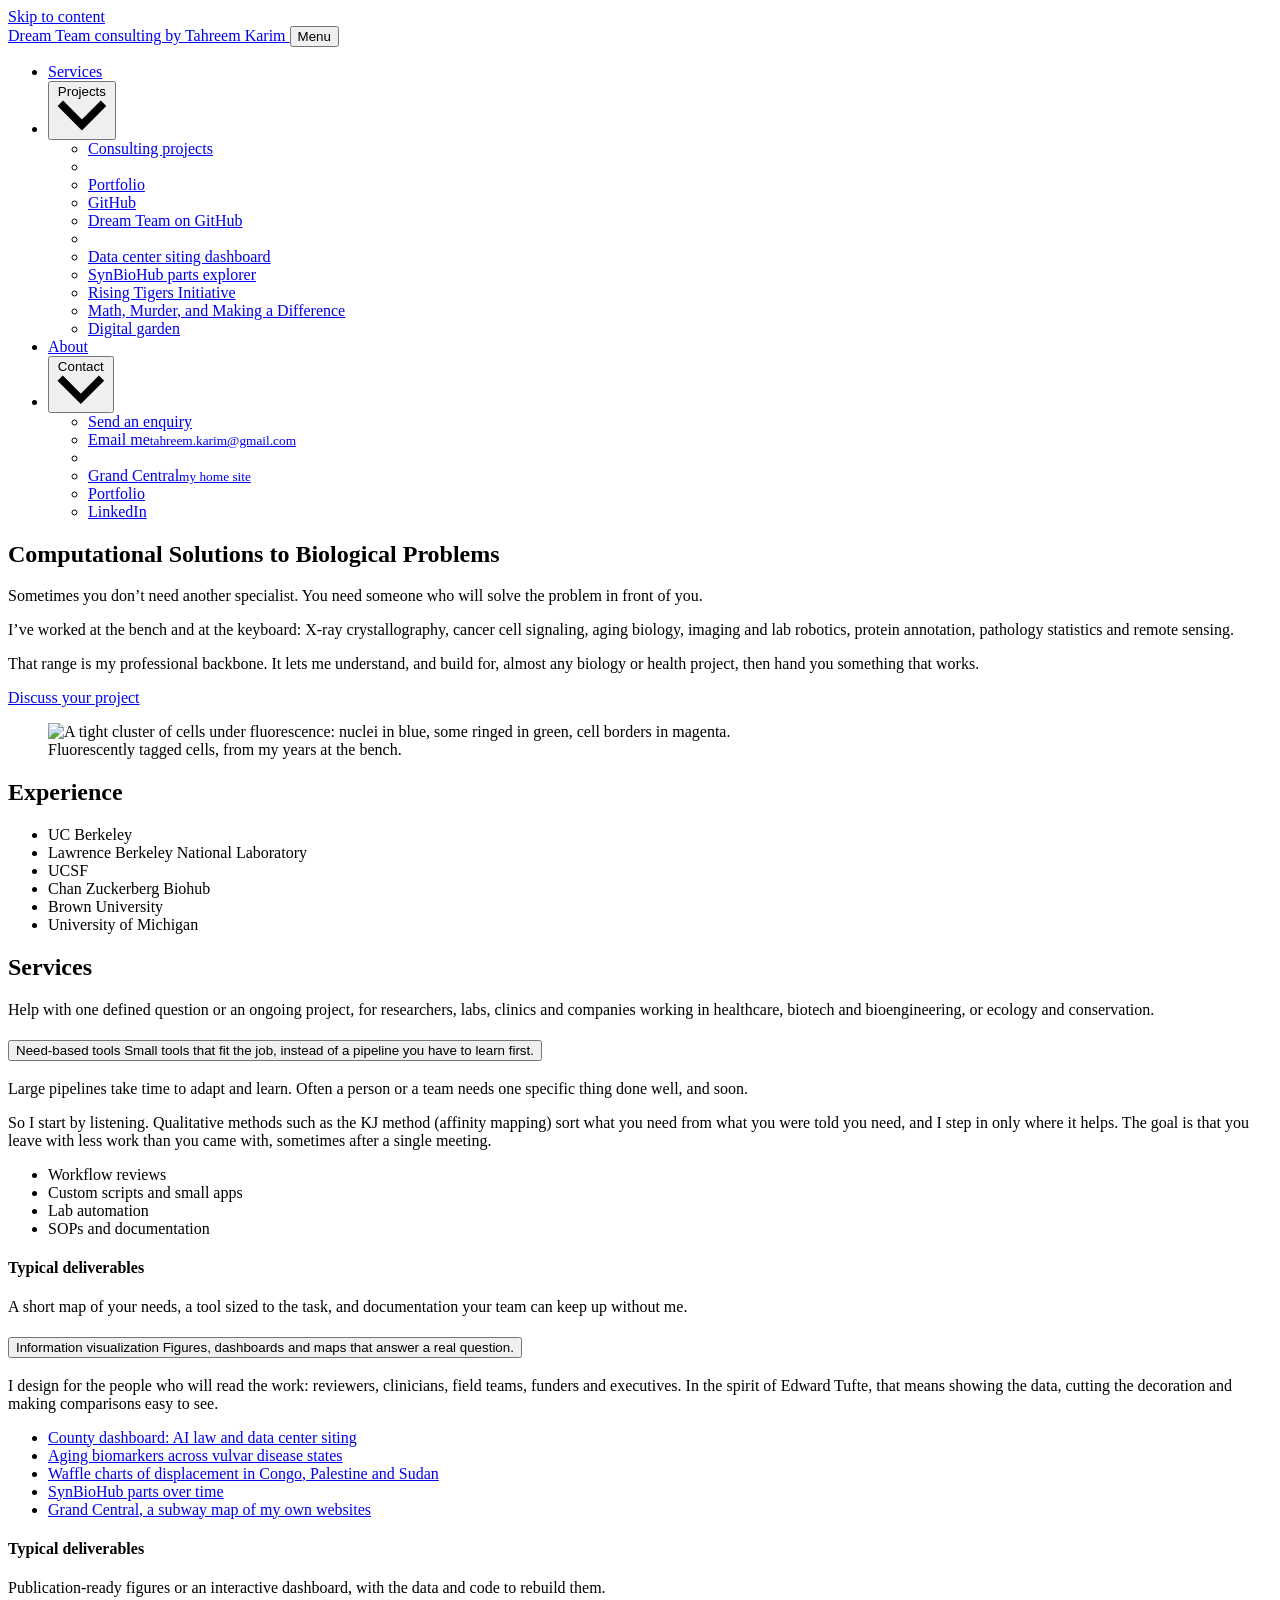
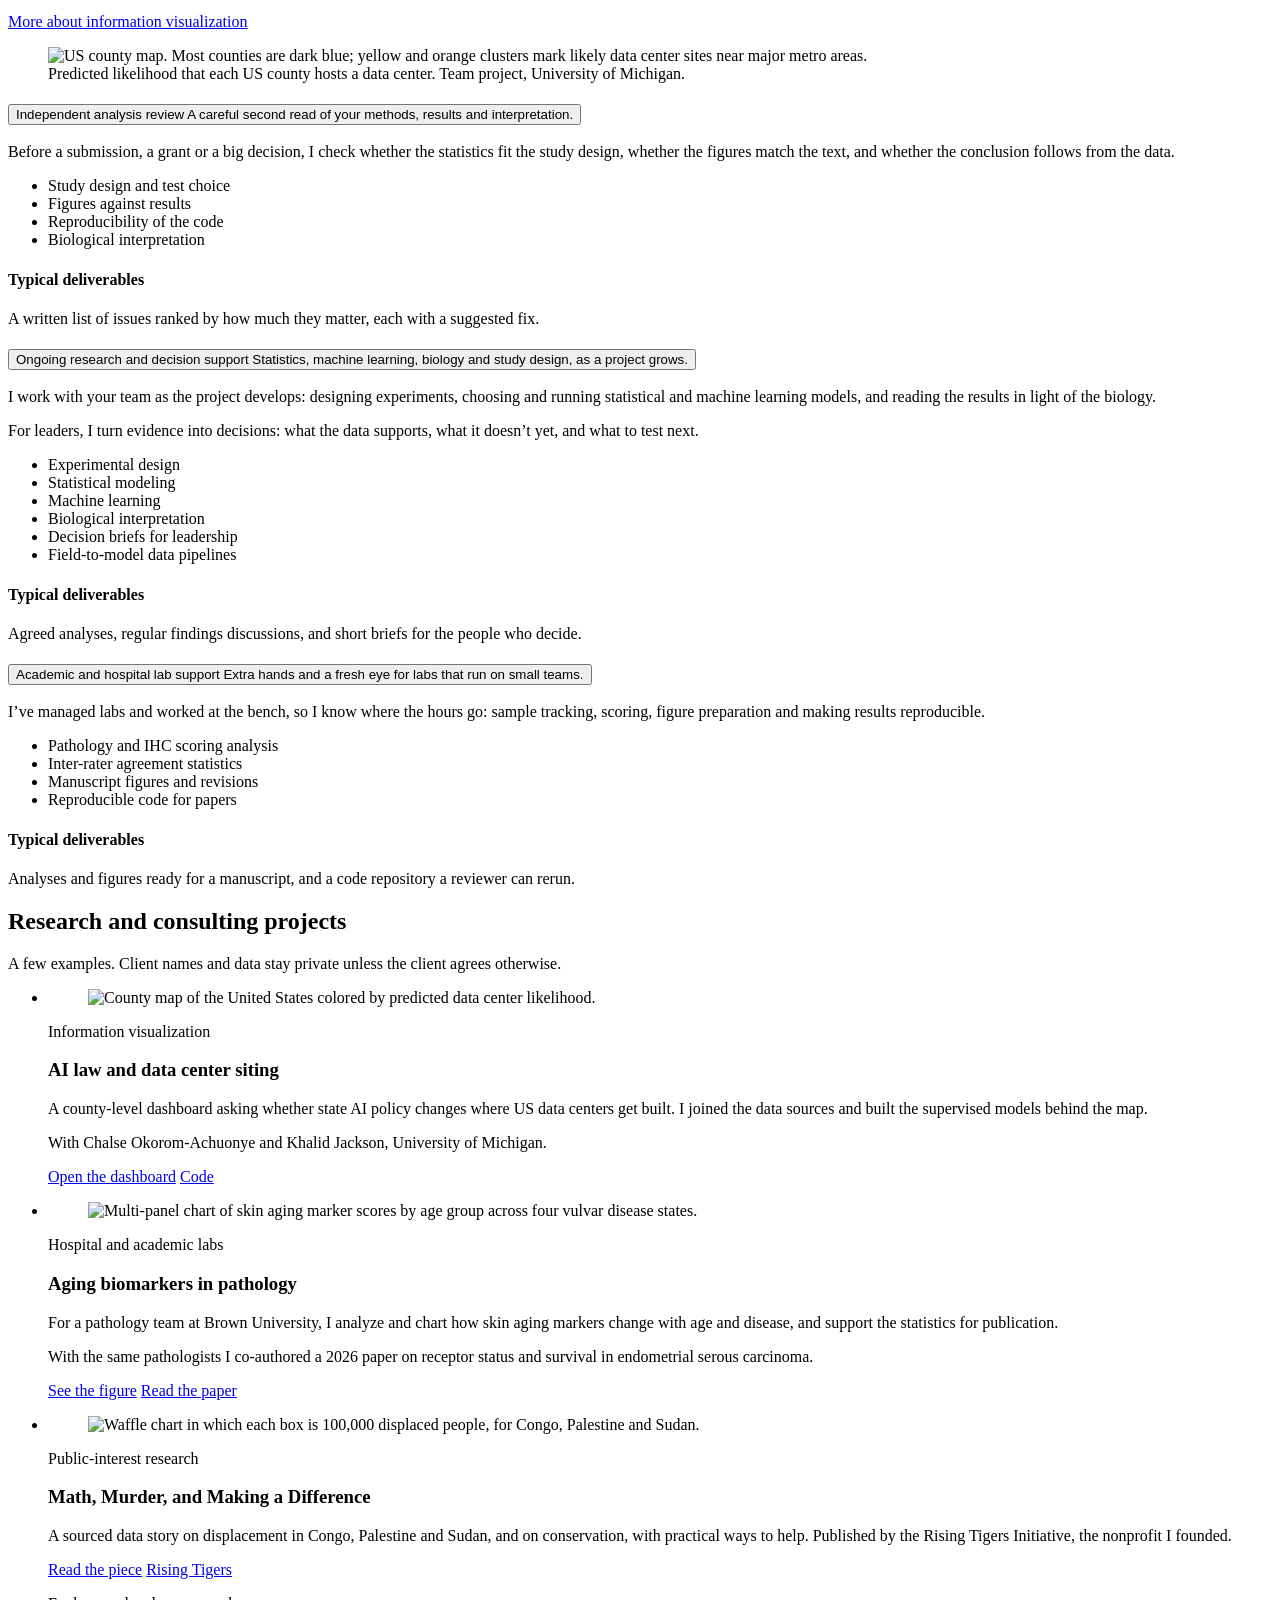
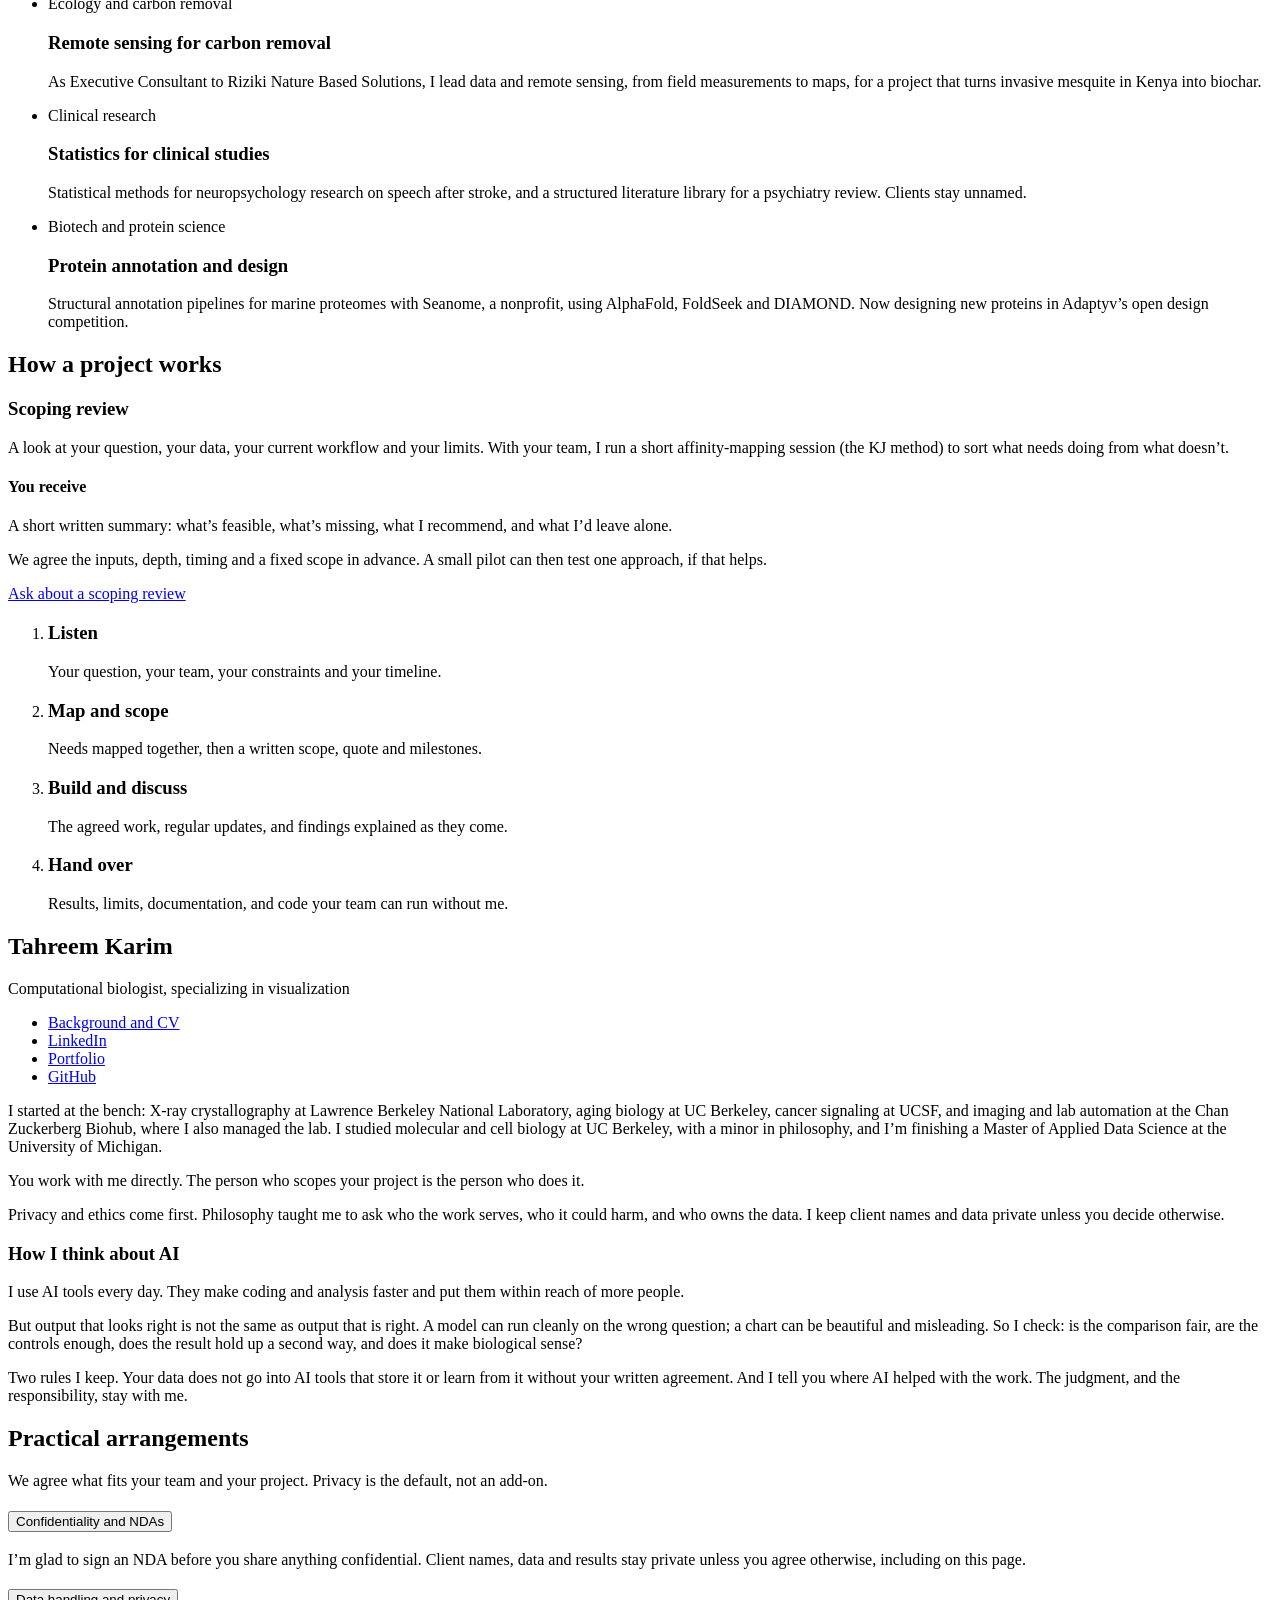
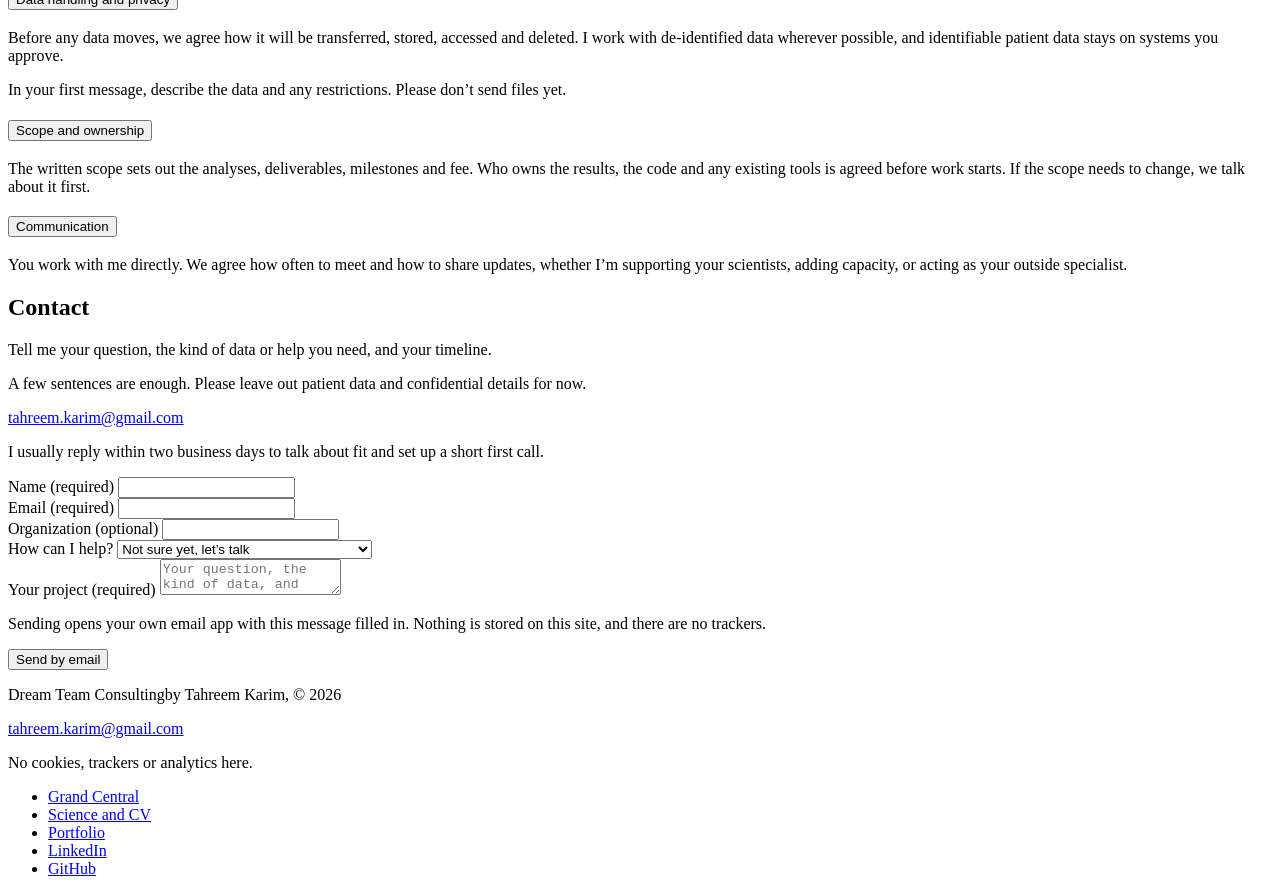
==== index.html @ 9dabaae4 "Add files via upload" ====
<!DOCTYPE html>
<html lang="en">
<head>
<meta charset="utf-8">
<meta name="viewport" content="width=device-width, initial-scale=1">
<title>Dream Team Consulting | Tahreem Karim, computational biologist</title>
<meta name="description" content="Computational solutions to biological problems. Need-based tools, information visualization, analysis review and ongoing research support for healthcare, biotech and conservation teams.">
<link rel="canonical" href="https://www.tahreemkarim.xyz/consulting/">
<meta name="theme-color" content="#000000">
<meta property="og:type" content="website">
<meta property="og:site_name" content="Dream Team Consulting">
<meta property="og:title" content="Dream Team Consulting: Computational Solutions to Biological Problems">
<meta property="og:description" content="Tahreem Karim, computational biologist. Tools, visualization, analysis review and research support across healthcare, biotech and conservation.">
<meta property="og:url" content="https://www.tahreemkarim.xyz/consulting/">
<meta property="og:image" content="https://www.tahreemkarim.xyz/consulting/assets/img/og-card.jpg">
<meta property="og:image:width" content="1200">
<meta property="og:image:height" content="630">
<meta property="og:image:alt" content="Fluorescently tagged cells on black, with the words Computational Solutions to Biological Problems">
<meta name="twitter:card" content="summary_large_image">
<link rel="icon" href="data:image/svg+xml,%3Csvg xmlns='http://www.w3.org/2000/svg' viewBox='0 0 32 32'%3E%3Crect width='32' height='32' rx='7' fill='%23000'/%3E%3Ccircle cx='16' cy='16' r='7' fill='%23e2711d'/%3E%3C/svg%3E">
<link rel="preload" href="/consulting/assets/fonts/schibsted-grotesk.woff2" as="font" type="font/woff2" crossorigin>
<link rel="preload" href="/consulting/assets/fonts/et-book-roman.woff2" as="font" type="font/woff2" crossorigin>
<link rel="stylesheet" href="/consulting/assets/site.css">
<script>document.documentElement.classList.add("js")</script>
<script type="application/ld+json">
{"@context":"https://schema.org","@type":"ProfessionalService","name":"Dream Team Consulting","url":"https://www.tahreemkarim.xyz/consulting/","description":"Computational solutions to biological problems.","email":"mailto:tahreem.karim@gmail.com","areaServed":"Worldwide","founder":{"@type":"Person","name":"Tahreem Karim","jobTitle":"Computational biologist","url":"https://www.tahreemkarim.xyz/science","sameAs":["https://www.linkedin.com/in/tahreem-karim/","https://github.com/TahreemK13","https://portfolio.tahreemkarim.xyz"]}}
</script>
</head>
<body>
<a class="skip" href="#main">Skip to content</a>

<header class="site-head">
  <div class="wrap head-row">
    <a class="brand" href="/consulting/">
      <span class="brand-name">Dream Team</span>
      <span class="brand-by">consulting by Tahreem Karim</span>
    </a>
    <button class="menu-btn" type="button" aria-expanded="false" aria-controls="site-nav">Menu</button>
    <nav id="site-nav" class="site-nav" aria-label="Main">
      <ul class="nav-list">
        <li><a class="nav-link" href="/consulting/#services">Services</a></li>
        <li class="dd">
          <button class="dd-btn" type="button" aria-expanded="false" aria-controls="dd-projects">Projects <svg class="chev" viewBox="0 0 12 8" aria-hidden="true"><path d="M1 1l5 5 5-5" fill="none" stroke="currentColor" stroke-width="1.8"/></svg></button>
          <ul class="dd-menu" id="dd-projects">
            <li><a href="/consulting/#projects">Consulting projects</a></li>
            <li class="sep" role="separator"></li>
            <li><a href="https://portfolio.tahreemkarim.xyz">Portfolio</a></li>
            <li><a href="https://github.com/TahreemK13">GitHub</a></li>
            <li><a href="https://github.com/dreamteam-tahreemkarim">Dream Team on GitHub</a></li>
            <li class="sep" role="separator"></li>
            <li><a href="https://chalseokorom.github.io/ai-law-datacenter-siting/">Data center siting dashboard</a></li>
            <li><a href="https://tahreemk13.github.io/SynBioHub_parts_visualization/">SynBioHub parts explorer</a></li>
            <li><a href="https://risingtigers.tahreemkarim.xyz">Rising Tigers Initiative</a></li>
            <li><a href="https://risingtigers.tahreemkarim.xyz/activism/">Math, Murder, and Making a Difference</a></li>
            <li><a href="https://garden.tahreemkarim.xyz">Digital garden</a></li>
          </ul>
        </li>
        <li><a class="nav-link" href="/science">About</a></li>
        <li class="dd">
          <button class="dd-btn contact" type="button" aria-expanded="false" aria-controls="dd-contact">Contact <svg class="chev" viewBox="0 0 12 8" aria-hidden="true"><path d="M1 1l5 5 5-5" fill="none" stroke="currentColor" stroke-width="1.8"/></svg></button>
          <ul class="dd-menu right" id="dd-contact">
            <li><a href="/consulting/#contact">Send an enquiry</a></li>
            <li><a href="mailto:tahreem.karim@gmail.com">Email me<small>tahreem.karim@gmail.com</small></a></li>
            <li class="sep" role="separator"></li>
            <li><a href="https://www.tahreemkarim.xyz/">Grand Central<small>my home site</small></a></li>
            <li><a href="https://portfolio.tahreemkarim.xyz">Portfolio</a></li>
            <li><a href="https://www.linkedin.com/in/tahreem-karim/">LinkedIn</a></li>
          </ul>
        </li>
      </ul>
    </nav>
  </div>
</header>

<main id="main">

<!-- ============================================================ intro -->
<section class="hero" aria-labelledby="hero-title">
  <div class="wrap hero-grid">
    <div class="hero-text">
      <h1 id="hero-title">Computational Solutions to Biological Problems</h1>
      <p class="lead">Sometimes you don’t need another specialist. You need someone who will solve the problem in front of you.</p>
      <p>I’ve worked at the bench and at the keyboard: X‑ray crystallography, cancer cell signaling, aging biology, imaging and lab robotics, protein annotation, pathology statistics and remote sensing.</p>
      <p>That range is my professional backbone. It lets me understand, and build for, almost any biology or health project, then hand you something that works.</p>
      <a class="btn" href="#contact">Discuss your project</a>
    </div>
    <figure class="hero-fig">
      <img src="/consulting/assets/img/cells-1200.webp"
           srcset="/consulting/assets/img/cells-720.webp 720w, /consulting/assets/img/cells-1200.webp 1200w"
           sizes="(min-width: 861px) 520px, 90vw" width="1200" height="994" fetchpriority="high"
           alt="A tight cluster of cells under fluorescence: nuclei in blue, some ringed in green, cell borders in magenta.">
      <figcaption>Fluorescently tagged cells, from my years at the bench.</figcaption>
    </figure>
  </div>
</section>

<!-- ============================================================ experience banner -->
<section class="credits" aria-labelledby="credits-title">
  <div class="wrap credits-row">
    <h2 class="credits-label" id="credits-title">Experience</h2>
    <ul class="credits-list">
      <li>UC Berkeley</li>
      <li>Lawrence Berkeley National Laboratory</li>
      <li>UCSF</li>
      <li>Chan Zuckerberg Biohub</li>
      <li>Brown University</li>
      <li>University of Michigan</li>
    </ul>
  </div>
</section>

<!-- ============================================================ services -->
<section class="section" id="services" aria-labelledby="services-title">
  <div class="wrap">
    <div class="section-head">
      <h2 id="services-title">Services</h2>
      <p>Help with one defined question or an ongoing project, for researchers, labs, clinics and companies working in healthcare, biotech and bioengineering, or ecology and conservation.</p>
    </div>

    <div class="acc">
      <div class="acc-item">
        <h3 class="acc-head"><button class="acc-btn" type="button" aria-expanded="false" aria-controls="svc-tools" id="svc-tools-btn">
          <span class="acc-title">Need-based tools</span>
          <span class="acc-sum">Small tools that fit the job, instead of a pipeline you have to learn first.</span>
          <span class="acc-icon" aria-hidden="true"></span>
        </button></h3>
        <div class="acc-panel" id="svc-tools" role="region" aria-labelledby="svc-tools-btn"><div class="acc-clip"><div class="acc-body">
          <div class="acc-text">
            <p>Large pipelines take time to adapt and learn. Often a person or a team needs one specific thing done well, and soon.</p>
            <p>So I start by listening. Qualitative methods such as the KJ method (affinity mapping) sort what you need from what you were told you need, and I step in only where it helps. The goal is that you leave with less work than you came with, sometimes after a single meeting.</p>
            <ul class="areas">
              <li>Workflow reviews</li>
              <li>Custom scripts and small apps</li>
              <li>Lab automation</li>
              <li>SOPs and documentation</li>
            </ul>
            <div class="deliver"><h4>Typical deliverables</h4><p>A short map of your needs, a tool sized to the task, and documentation your team can keep up without me.</p></div>
          </div>
        </div></div></div>
      </div>

      <div class="acc-item">
        <h3 class="acc-head"><button class="acc-btn" type="button" aria-expanded="false" aria-controls="svc-visualization" id="svc-visualization-btn">
          <span class="acc-title">Information visualization</span>
          <span class="acc-sum">Figures, dashboards and maps that answer a real question.</span>
          <span class="acc-icon" aria-hidden="true"></span>
        </button></h3>
        <div class="acc-panel" id="svc-visualization" role="region" aria-labelledby="svc-visualization-btn"><div class="acc-clip"><div class="acc-body with-fig">
          <div class="acc-text">
            <p>I design for the people who will read the work: reviewers, clinicians, field teams, funders and executives. In the spirit of Edward Tufte, that means showing the data, cutting the decoration and making comparisons easy to see.</p>
            <ul class="links-list">
              <li><a href="https://chalseokorom.github.io/ai-law-datacenter-siting/">County dashboard: AI law and data center siting</a></li>
              <li><a href="https://github.com/TahreemK13/portfolio/blob/main/Visualizations">Aging biomarkers across vulvar disease states</a></li>
              <li><a href="https://risingtigers.tahreemkarim.xyz/activism/">Waffle charts of displacement in Congo, Palestine and Sudan</a></li>
              <li><a href="https://tahreemk13.github.io/SynBioHub_parts_visualization/">SynBioHub parts over time</a></li>
              <li><a href="https://www.tahreemkarim.xyz/">Grand Central, a subway map of my own websites</a></li>
            </ul>
            <div class="deliver"><h4>Typical deliverables</h4><p>Publication-ready figures or an interactive dashboard, with the data and code to rebuild them.</p></div>
            <p class="more"><a href="/consulting-infovis/">More about information visualization</a></p>
          </div>
          <figure class="fig">
            <img src="/consulting/assets/img/proj-datacenters.webp" width="960" height="635" loading="lazy"
                 alt="US county map. Most counties are dark blue; yellow and orange clusters mark likely data center sites near major metro areas.">
            <figcaption>Predicted likelihood that each US county hosts a data center. Team project, University of Michigan.</figcaption>
          </figure>
        </div></div></div>
      </div>

      <div class="acc-item">
        <h3 class="acc-head"><button class="acc-btn" type="button" aria-expanded="false" aria-controls="svc-review" id="svc-review-btn">
          <span class="acc-title">Independent analysis review</span>
          <span class="acc-sum">A careful second read of your methods, results and interpretation.</span>
          <span class="acc-icon" aria-hidden="true"></span>
        </button></h3>
        <div class="acc-panel" id="svc-review" role="region" aria-labelledby="svc-review-btn"><div class="acc-clip"><div class="acc-body">
          <div class="acc-text">
            <p>Before a submission, a grant or a big decision, I check whether the statistics fit the study design, whether the figures match the text, and whether the conclusion follows from the data.</p>
            <ul class="areas">
              <li>Study design and test choice</li>
              <li>Figures against results</li>
              <li>Reproducibility of the code</li>
              <li>Biological interpretation</li>
            </ul>
            <div class="deliver"><h4>Typical deliverables</h4><p>A written list of issues ranked by how much they matter, each with a suggested fix.</p></div>
          </div>
        </div></div></div>
      </div>

      <div class="acc-item">
        <h3 class="acc-head"><button class="acc-btn" type="button" aria-expanded="false" aria-controls="svc-ongoing" id="svc-ongoing-btn">
          <span class="acc-title">Ongoing research and decision support</span>
          <span class="acc-sum">Statistics, machine learning, biology and study design, as a project grows.</span>
          <span class="acc-icon" aria-hidden="true"></span>
        </button></h3>
        <div class="acc-panel" id="svc-ongoing" role="region" aria-labelledby="svc-ongoing-btn"><div class="acc-clip"><div class="acc-body">
          <div class="acc-text">
            <p>I work with your team as the project develops: designing experiments, choosing and running statistical and machine learning models, and reading the results in light of the biology.</p>
            <p>For leaders, I turn evidence into decisions: what the data supports, what it doesn’t yet, and what to test next.</p>
            <ul class="areas">
              <li>Experimental design</li>
              <li>Statistical modeling</li>
              <li>Machine learning</li>
              <li>Biological interpretation</li>
              <li>Decision briefs for leadership</li>
              <li>Field-to-model data pipelines</li>
            </ul>
            <div class="deliver"><h4>Typical deliverables</h4><p>Agreed analyses, regular findings discussions, and short briefs for the people who decide.</p></div>
          </div>
        </div></div></div>
      </div>

      <div class="acc-item">
        <h3 class="acc-head"><button class="acc-btn" type="button" aria-expanded="false" aria-controls="svc-labs" id="svc-labs-btn">
          <span class="acc-title">Academic and hospital lab support</span>
          <span class="acc-sum">Extra hands and a fresh eye for labs that run on small teams.</span>
          <span class="acc-icon" aria-hidden="true"></span>
        </button></h3>
        <div class="acc-panel" id="svc-labs" role="region" aria-labelledby="svc-labs-btn"><div class="acc-clip"><div class="acc-body">
          <div class="acc-text">
            <p>I’ve managed labs and worked at the bench, so I know where the hours go: sample tracking, scoring, figure preparation and making results reproducible.</p>
            <ul class="areas">
              <li>Pathology and IHC scoring analysis</li>
              <li>Inter-rater agreement statistics</li>
              <li>Manuscript figures and revisions</li>
              <li>Reproducible code for papers</li>
            </ul>
            <div class="deliver"><h4>Typical deliverables</h4><p>Analyses and figures ready for a manuscript, and a code repository a reviewer can rerun.</p></div>
          </div>
        </div></div></div>
      </div>
    </div>
  </div>
</section>

<!-- ============================================================ projects -->
<section class="section tint" id="projects" aria-labelledby="projects-title">
  <div class="wrap">
    <div class="section-head">
      <h2 id="projects-title">Research and consulting projects</h2>
      <p>A few examples. Client names and data stay private unless the client agrees otherwise.</p>
    </div>
    <!-- To give a text-only project a screenshot: add
         <figure class="shot"><img src="/consulting/assets/img/NAME.webp" width="960" height="600" loading="lazy" alt="What the image shows"></figure>
         as the first thing inside its <li>, then remove "text-only" from the <li>'s class.
         Images look best around 960 x 600 px, saved as .webp. -->
    <ul class="projects">
      <li class="project">
        <figure class="shot"><img src="/consulting/assets/img/proj-datacenters.webp" width="960" height="635" loading="lazy" alt="County map of the United States colored by predicted data center likelihood."></figure>
        <div class="project-body">
          <p class="sector">Information visualization</p>
          <h3>AI law and data center siting</h3>
          <p>A county-level dashboard asking whether state AI policy changes where US data centers get built. I joined the data sources and built the supervised models behind the map.</p>
          <p class="credit">With Chalse Okorom-Achuonye and Khalid Jackson, University of Michigan.</p>
          <p class="project-links"><a href="https://chalseokorom.github.io/ai-law-datacenter-siting/">Open the dashboard</a> <a href="https://github.com/chalseokorom/ai-law-datacenter-siting">Code</a></p>
        </div>
      </li>
      <li class="project">
        <figure class="shot"><img src="/consulting/assets/img/proj-agingmarkers.webp" width="960" height="600" loading="lazy" alt="Multi-panel chart of skin aging marker scores by age group across four vulvar disease states."></figure>
        <div class="project-body">
          <p class="sector">Hospital and academic labs</p>
          <h3>Aging biomarkers in pathology</h3>
          <p>For a pathology team at Brown University, I analyze and chart how skin aging markers change with age and disease, and support the statistics for publication.</p>
          <p class="credit">With the same pathologists I co-authored a 2026 paper on receptor status and survival in endometrial serous carcinoma.</p>
          <p class="project-links"><a href="https://github.com/TahreemK13/portfolio/blob/main/Visualizations">See the figure</a> <a href="https://doi.org/10.1007/s00428-026-04553-8">Read the paper</a></p>
        </div>
      </li>
      <li class="project">
        <figure class="shot"><img src="/consulting/assets/img/proj-activism.webp" width="960" height="601" loading="lazy" alt="Waffle chart in which each box is 100,000 displaced people, for Congo, Palestine and Sudan."></figure>
        <div class="project-body">
          <p class="sector">Public-interest research</p>
          <h3>Math, Murder, and Making a Difference</h3>
          <p>A sourced data story on displacement in Congo, Palestine and Sudan, and on conservation, with practical ways to help. Published by the Rising Tigers Initiative, the nonprofit I founded.</p>
          <p class="project-links"><a href="https://risingtigers.tahreemkarim.xyz/activism/">Read the piece</a> <a href="https://risingtigers.tahreemkarim.xyz">Rising Tigers</a></p>
        </div>
      </li>
      <li class="project text-only">
        <div class="project-body">
          <p class="sector">Ecology and carbon removal</p>
          <h3>Remote sensing for carbon removal</h3>
          <p>As Executive Consultant to Riziki Nature Based Solutions, I lead data and remote sensing, from field measurements to maps, for a project that turns invasive mesquite in Kenya into biochar.</p>
        </div>
      </li>
      <li class="project text-only">
        <div class="project-body">
          <p class="sector">Clinical research</p>
          <h3>Statistics for clinical studies</h3>
          <p>Statistical methods for neuropsychology research on speech after stroke, and a structured literature library for a psychiatry review. Clients stay unnamed.</p>
        </div>
      </li>
      <li class="project text-only">
        <div class="project-body">
          <p class="sector">Biotech and protein science</p>
          <h3>Protein annotation and design</h3>
          <p>Structural annotation pipelines for marine proteomes with Seanome, a nonprofit, using AlphaFold, FoldSeek and DIAMOND. Now designing new proteins in Adaptyv’s open design competition.</p>
        </div>
      </li>
    </ul>
  </div>
</section>

<!-- ============================================================ how a project works -->
<section class="section" id="process" aria-labelledby="process-title">
  <div class="wrap">
    <div class="section-head">
      <h2 id="process-title">How a project works</h2>
    </div>
    <div class="scoping">
      <div>
        <h3>Scoping review</h3>
        <p>A look at your question, your data, your current workflow and your limits. With your team, I run a short affinity-mapping session (the KJ method) to sort what needs doing from what doesn’t.</p>
      </div>
      <div>
        <h4>You receive</h4>
        <p>A short written summary: what’s feasible, what’s missing, what I recommend, and what I’d leave alone.</p>
        <p>We agree the inputs, depth, timing and a fixed scope in advance. A small pilot can then test one approach, if that helps.</p>
        <a class="more" href="#contact">Ask about a scoping review</a>
      </div>
    </div>
    <ol class="steps">
      <li><h3>Listen</h3><p>Your question, your team, your constraints and your timeline.</p></li>
      <li><h3>Map and scope</h3><p>Needs mapped together, then a written scope, quote and milestones.</p></li>
      <li><h3>Build and discuss</h3><p>The agreed work, regular updates, and findings explained as they come.</p></li>
      <li><h3>Hand over</h3><p>Results, limits, documentation, and code your team can run without me.</p></li>
    </ol>
  </div>
</section>

<!-- ============================================================ background -->
<section class="section tint" id="about" aria-labelledby="about-title">
  <div class="wrap split">
    <div class="who">
      <h2 id="about-title">Tahreem Karim</h2>
      <p class="role">Computational biologist, specializing in visualization</p>
      <ul class="links-list">
        <li><a href="/science">Background and CV</a></li>
        <li><a href="https://www.linkedin.com/in/tahreem-karim/">LinkedIn</a></li>
        <li><a href="https://portfolio.tahreemkarim.xyz">Portfolio</a></li>
        <li><a href="https://github.com/TahreemK13">GitHub</a></li>
      </ul>
    </div>
    <div class="bio">
      <p>I started at the bench: X‑ray crystallography at Lawrence Berkeley National Laboratory, aging biology at UC Berkeley, cancer signaling at UCSF, and imaging and lab automation at the Chan Zuckerberg Biohub, where I also managed the lab. I studied molecular and cell biology at UC Berkeley, with a minor in philosophy, and I’m finishing a Master of Applied Data Science at the University of Michigan.</p>
      <p>You work with me directly. The person who scopes your project is the person who does it.</p>
      <p>Privacy and ethics come first. Philosophy taught me to ask who the work serves, who it could harm, and who owns the data. I keep client names and data private unless you decide otherwise.</p>

      <div class="editorial">
        <h3>How I think about AI</h3>
        <p>I use AI tools every day. They make coding and analysis faster and put them within reach of more people.</p>
        <p>But output that looks right is not the same as output that is right. A model can run cleanly on the wrong question; a chart can be beautiful and misleading. So I check: is the comparison fair, are the controls enough, does the result hold up a second way, and does it make biological sense?</p>
        <p>Two rules I keep. Your data does not go into AI tools that store it or learn from it without your written agreement. And I tell you where AI helped with the work. The judgment, and the responsibility, stay with me.</p>
      </div>
    </div>
  </div>
</section>

<!-- ============================================================ practical arrangements -->
<section class="section" id="arrangements" aria-labelledby="arrangements-title">
  <div class="wrap split">
    <div>
      <h2 class="h2" id="arrangements-title">Practical arrangements</h2>
      <p style="margin-top:1rem">We agree what fits your team and your project. Privacy is the default, not an add-on.</p>
    </div>
    <div class="acc compact">
      <div class="acc-item">
        <h3 class="acc-head"><button class="acc-btn" type="button" aria-expanded="false" aria-controls="pa-nda" id="pa-nda-btn"><span class="acc-title">Confidentiality and NDAs</span><span class="acc-icon" aria-hidden="true"></span></button></h3>
        <div class="acc-panel" id="pa-nda" role="region" aria-labelledby="pa-nda-btn"><div class="acc-clip"><div class="acc-body">
          <p>I’m glad to sign an NDA before you share anything confidential. Client names, data and results stay private unless you agree otherwise, including on this page.</p>
        </div></div></div>
      </div>
      <div class="acc-item">
        <h3 class="acc-head"><button class="acc-btn" type="button" aria-expanded="false" aria-controls="pa-data" id="pa-data-btn"><span class="acc-title">Data handling and privacy</span><span class="acc-icon" aria-hidden="true"></span></button></h3>
        <div class="acc-panel" id="pa-data" role="region" aria-labelledby="pa-data-btn"><div class="acc-clip"><div class="acc-body">
          <p>Before any data moves, we agree how it will be transferred, stored, accessed and deleted. I work with de-identified data wherever possible, and identifiable patient data stays on systems you approve.</p>
          <p>In your first message, describe the data and any restrictions. Please don’t send files yet.</p>
        </div></div></div>
      </div>
      <div class="acc-item">
        <h3 class="acc-head"><button class="acc-btn" type="button" aria-expanded="false" aria-controls="pa-scope" id="pa-scope-btn"><span class="acc-title">Scope and ownership</span><span class="acc-icon" aria-hidden="true"></span></button></h3>
        <div class="acc-panel" id="pa-scope" role="region" aria-labelledby="pa-scope-btn"><div class="acc-clip"><div class="acc-body">
          <p>The written scope sets out the analyses, deliverables, milestones and fee. Who owns the results, the code and any existing tools is agreed before work starts. If the scope needs to change, we talk about it first.</p>
        </div></div></div>
      </div>
      <div class="acc-item">
        <h3 class="acc-head"><button class="acc-btn" type="button" aria-expanded="false" aria-controls="pa-comms" id="pa-comms-btn"><span class="acc-title">Communication</span><span class="acc-icon" aria-hidden="true"></span></button></h3>
        <div class="acc-panel" id="pa-comms" role="region" aria-labelledby="pa-comms-btn"><div class="acc-clip"><div class="acc-body">
          <p>You work with me directly. We agree how often to meet and how to share updates, whether I’m supporting your scientists, adding capacity, or acting as your outside specialist.</p>
        </div></div></div>
      </div>
    </div>
  </div>
</section>

<!-- ============================================================ contact -->
<section class="section tint" id="contact" aria-labelledby="contact-title">
  <div class="wrap split">
    <div class="contact-text">
      <h2 class="h2" id="contact-title">Contact</h2>
      <p class="big" style="margin-top:1.25rem">Tell me your question, the kind of data or help you need, and your timeline.</p>
      <p>A few sentences are enough. Please leave out patient data and confidential details for now.</p>
      <a class="email" href="mailto:tahreem.karim@gmail.com">tahreem.karim@gmail.com</a>
      <p class="note">I usually reply within two business days to talk about fit and set up a short first call.</p>
    </div>
    <form class="form" id="enquiry" data-to="tahreem.karim@gmail.com" action="mailto:tahreem.karim@gmail.com" method="post" enctype="text/plain">
      <div class="field">
        <label for="f-name">Name <span>(required)</span></label>
        <input id="f-name" name="name" type="text" autocomplete="name" required>
      </div>
      <div class="field">
        <label for="f-email">Email <span>(required)</span></label>
        <input id="f-email" name="email" type="email" autocomplete="email" required>
      </div>
      <div class="field full">
        <label for="f-org">Organization <span>(optional)</span></label>
        <input id="f-org" name="org" type="text" autocomplete="organization">
      </div>
      <div class="field full">
        <label for="f-help">How can I help?</label>
        <select id="f-help" name="help">
          <option>Not sure yet, let’s talk</option>
          <option>Need-based tools</option>
          <option>Information visualization</option>
          <option>Independent analysis review</option>
          <option>Ongoing research and decision support</option>
          <option>Academic or hospital lab support</option>
        </select>
      </div>
      <div class="field full">
        <label for="f-project">Your project <span>(required)</span></label>
        <textarea id="f-project" name="project" required placeholder="Your question, the kind of data, and your timeline"></textarea>
      </div>
      <p class="fine">Sending opens your own email app with this message filled in. Nothing is stored on this site, and there are no trackers.</p>
      <div class="actions">
        <button class="btn dark" type="submit">Send by email</button>
        <p class="form-status" id="form-status" role="status" aria-live="polite"></p>
      </div>
    </form>
  </div>
</section>

</main>

<footer class="site-foot">
  <div class="wrap">
    <div class="foot-row">
      <p class="foot-brand">Dream Team Consulting<span>by Tahreem Karim, © 2026</span></p>
      <a class="foot-mail" href="mailto:tahreem.karim@gmail.com">tahreem.karim@gmail.com</a>
    </div>
    <div class="foot-small">
      <p>No cookies, trackers or analytics here.</p>
      <ul class="foot-links">
        <li><a href="https://www.tahreemkarim.xyz/">Grand Central</a></li>
        <li><a href="/science">Science and CV</a></li>
        <li><a href="https://portfolio.tahreemkarim.xyz">Portfolio</a></li>
        <li><a href="https://www.linkedin.com/in/tahreem-karim/">LinkedIn</a></li>
        <li><a href="https://github.com/dreamteam-tahreemkarim">GitHub</a></li>
      </ul>
    </div>
  </div>
</footer>

<script src="/consulting/assets/site.js" defer></script>
</body>
</html>
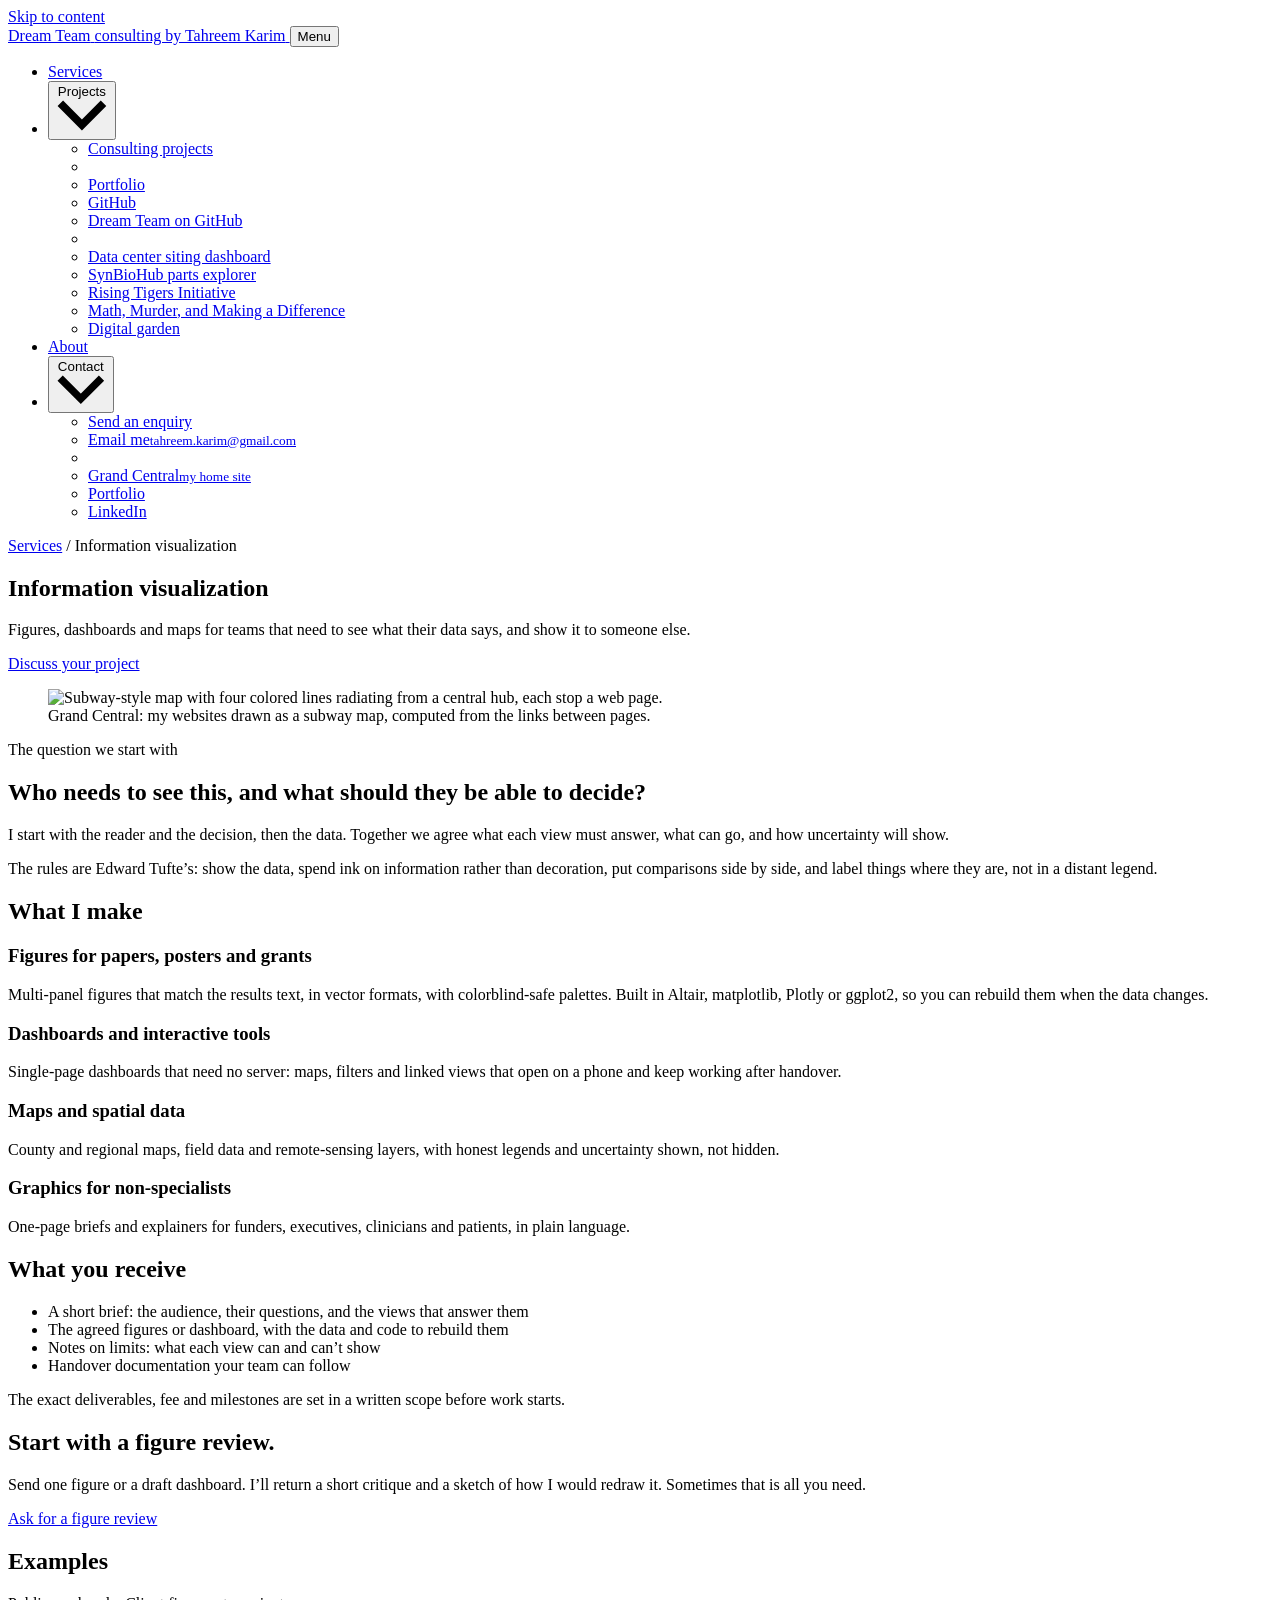
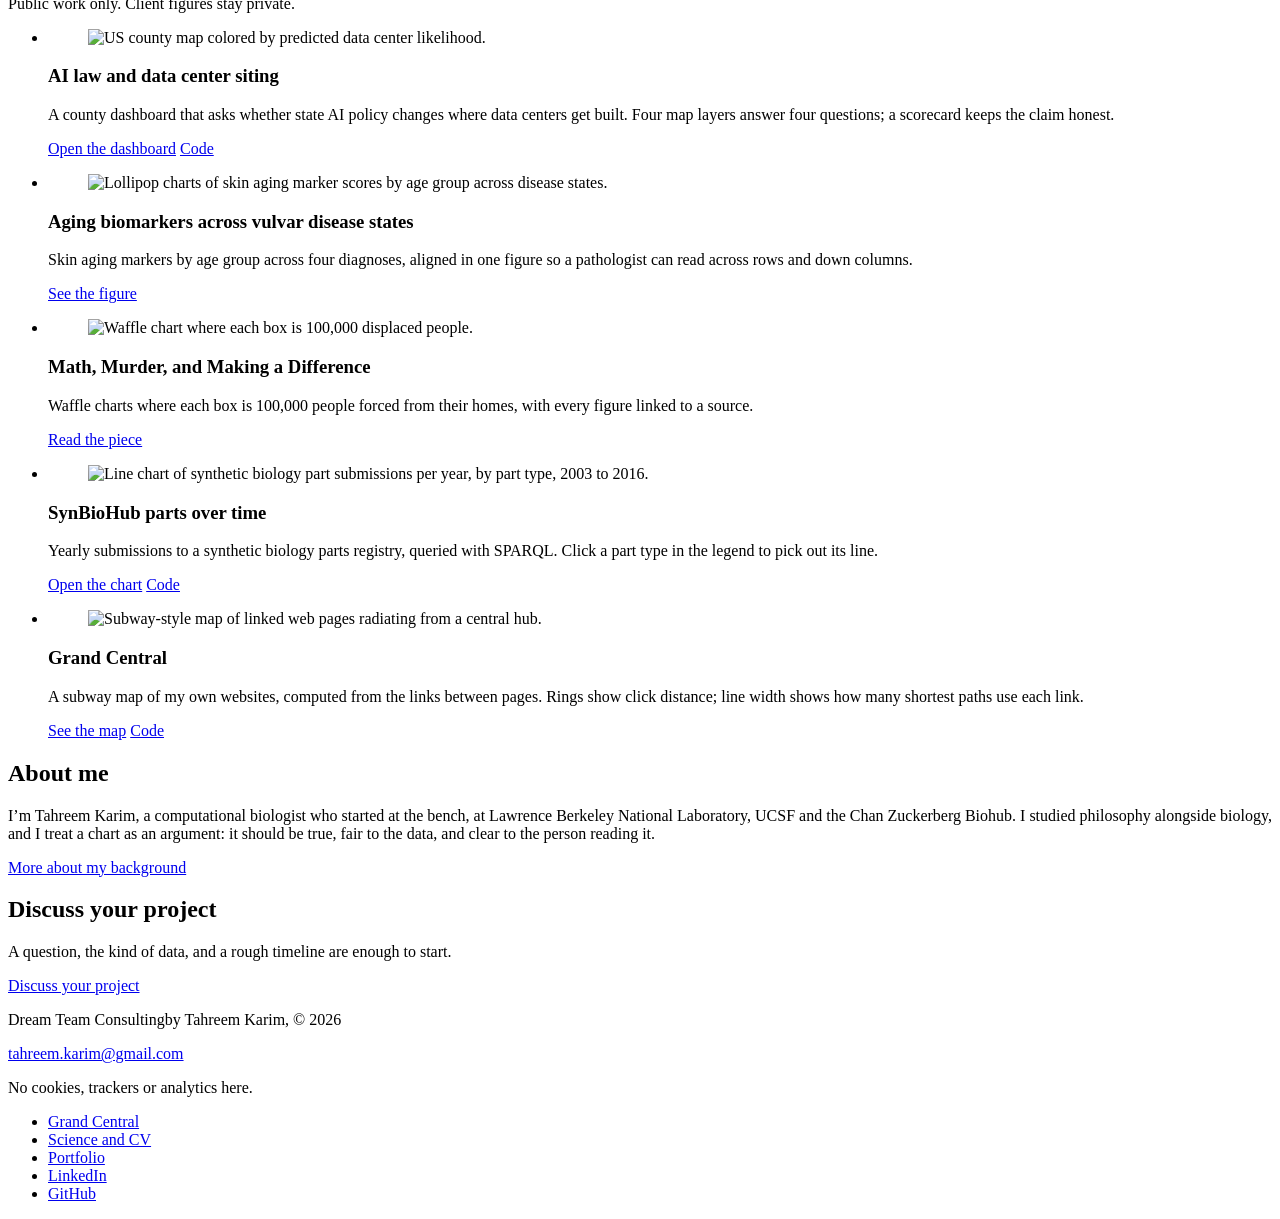
==== commit eff8aeb1: "Add files via upload" ====
--- a/index.html
+++ b/index.html
@@ -3,28 +3,24 @@
 <head>
 <meta charset="utf-8">
 <meta name="viewport" content="width=device-width, initial-scale=1">
-<title>Dream Team Consulting | Tahreem Karim, computational biologist</title>
-<meta name="description" content="Computational solutions to biological problems. Need-based tools, information visualization, analysis review and ongoing research support for healthcare, biotech and conservation teams.">
-<link rel="canonical" href="https://www.tahreemkarim.xyz/consulting/">
+<title>Information visualization | Dream Team Consulting</title>
+<meta name="description" content="Figures, dashboards and maps for research, clinical and conservation teams who need to see what their data says and show it to others.">
+<link rel="canonical" href="https://www.tahreemkarim.xyz/consulting-infovis/">
 <meta name="theme-color" content="#000000">
 <meta property="og:type" content="website">
 <meta property="og:site_name" content="Dream Team Consulting">
-<meta property="og:title" content="Dream Team Consulting: Computational Solutions to Biological Problems">
-<meta property="og:description" content="Tahreem Karim, computational biologist. Tools, visualization, analysis review and research support across healthcare, biotech and conservation.">
-<meta property="og:url" content="https://www.tahreemkarim.xyz/consulting/">
+<meta property="og:title" content="Information visualization | Dream Team Consulting">
+<meta property="og:description" content="Figures, dashboards and maps that answer a real question. By Tahreem Karim, computational biologist.">
+<meta property="og:url" content="https://www.tahreemkarim.xyz/consulting-infovis/">
 <meta property="og:image" content="https://www.tahreemkarim.xyz/consulting/assets/img/og-card.jpg">
 <meta property="og:image:width" content="1200">
 <meta property="og:image:height" content="630">
-<meta property="og:image:alt" content="Fluorescently tagged cells on black, with the words Computational Solutions to Biological Problems">
 <meta name="twitter:card" content="summary_large_image">
 <link rel="icon" href="data:image/svg+xml,%3Csvg xmlns='http://www.w3.org/2000/svg' viewBox='0 0 32 32'%3E%3Crect width='32' height='32' rx='7' fill='%23000'/%3E%3Ccircle cx='16' cy='16' r='7' fill='%23e2711d'/%3E%3C/svg%3E">
 <link rel="preload" href="/consulting/assets/fonts/schibsted-grotesk.woff2" as="font" type="font/woff2" crossorigin>
 <link rel="preload" href="/consulting/assets/fonts/et-book-roman.woff2" as="font" type="font/woff2" crossorigin>
 <link rel="stylesheet" href="/consulting/assets/site.css">
 <script>document.documentElement.classList.add("js")</script>
-<script type="application/ld+json">
-{"@context":"https://schema.org","@type":"ProfessionalService","name":"Dream Team Consulting","url":"https://www.tahreemkarim.xyz/consulting/","description":"Computational solutions to biological problems.","email":"mailto:tahreem.karim@gmail.com","areaServed":"Worldwide","founder":{"@type":"Person","name":"Tahreem Karim","jobTitle":"Computational biologist","url":"https://www.tahreemkarim.xyz/science","sameAs":["https://www.linkedin.com/in/tahreem-karim/","https://github.com/TahreemK13","https://portfolio.tahreemkarim.xyz"]}}
-</script>
 </head>
 <body>
 <a class="skip" href="#main">Skip to content</a>
@@ -74,366 +70,115 @@
 
 <main id="main">
 
-<!-- ============================================================ intro -->
-<section class="hero" aria-labelledby="hero-title">
-  <div class="wrap hero-grid">
-    <div class="hero-text">
-      <h1 id="hero-title">Computational Solutions to Biological Problems</h1>
-      <p class="lead">Sometimes you don’t need another specialist. You need someone who will solve the problem in front of you.</p>
-      <p>I’ve worked at the bench and at the keyboard: X‑ray crystallography, cancer cell signaling, aging biology, imaging and lab robotics, protein annotation, pathology statistics and remote sensing.</p>
-      <p>That range is my professional backbone. It lets me understand, and build for, almost any biology or health project, then hand you something that works.</p>
-      <a class="btn" href="#contact">Discuss your project</a>
-    </div>
-    <figure class="hero-fig">
-      <img src="/consulting/assets/img/cells-1200.webp"
-           srcset="/consulting/assets/img/cells-720.webp 720w, /consulting/assets/img/cells-1200.webp 1200w"
-           sizes="(min-width: 861px) 520px, 90vw" width="1200" height="994" fetchpriority="high"
-           alt="A tight cluster of cells under fluorescence: nuclei in blue, some ringed in green, cell borders in magenta.">
-      <figcaption>Fluorescently tagged cells, from my years at the bench.</figcaption>
+<section class="page-hero" aria-labelledby="page-title">
+  <div class="wrap ph-grid">
+    <div>
+      <p class="crumb"><a href="/consulting/#svc-visualization">Services</a> / Information visualization</p>
+      <h1 id="page-title">Information visualization</h1>
+      <p class="lead">Figures, dashboards and maps for teams that need to see what their data says, and show it to someone else.</p>
+      <a class="btn dark" href="/consulting/#contact">Discuss your project</a>
+    </div>
+    <figure class="fig">
+      <img src="/consulting/assets/img/viz-grandcentral.webp" width="960" height="672" fetchpriority="high"
+           alt="Subway-style map with four colored lines radiating from a central hub, each stop a web page.">
+      <figcaption>Grand Central: my websites drawn as a subway map, computed from the links between pages.</figcaption>
     </figure>
   </div>
 </section>
 
-<!-- ============================================================ experience banner -->
-<section class="credits" aria-labelledby="credits-title">
-  <div class="wrap credits-row">
-    <h2 class="credits-label" id="credits-title">Experience</h2>
-    <ul class="credits-list">
-      <li>UC Berkeley</li>
-      <li>Lawrence Berkeley National Laboratory</li>
-      <li>UCSF</li>
-      <li>Chan Zuckerberg Biohub</li>
-      <li>Brown University</li>
-      <li>University of Michigan</li>
+<section class="section" aria-labelledby="start-title">
+  <div class="wrap"><div class="prose">
+    <p class="label">The question we start with</p>
+    <h2 class="q" id="start-title">Who needs to see this, and what should they be able to decide?</h2>
+    <p>I start with the reader and the decision, then the data. Together we agree what each view must answer, what can go, and how uncertainty will show.</p>
+    <p>The rules are Edward Tufte’s: show the data, spend ink on information rather than decoration, put comparisons side by side, and label things where they are, not in a distant legend.</p>
+
+  </div>
+    <h2 class="h2 make-title">What I make</h2>
+    <div class="makes">
+    <div><h3>Figures for papers, posters and grants</h3>
+    <p>Multi-panel figures that match the results text, in vector formats, with colorblind-safe palettes. Built in Altair, matplotlib, Plotly or ggplot2, so you can rebuild them when the data changes.</p></div>
+    <div><h3>Dashboards and interactive tools</h3>
+    <p>Single-page dashboards that need no server: maps, filters and linked views that open on a phone and keep working after handover.</p></div>
+    <div><h3>Maps and spatial data</h3>
+    <p>County and regional maps, field data and remote-sensing layers, with honest legends and uncertainty shown, not hidden.</p></div>
+    <div><h3>Graphics for non-specialists</h3>
+    <p>One-page briefs and explainers for funders, executives, clinicians and patients, in plain language.</p></div>
+    </div>
+    <div class="prose">
+    <h2 class="recv-title">What you receive</h2>
+    <ul class="ticks">
+      <li>A short brief: the audience, their questions, and the views that answer them</li>
+      <li>The agreed figures or dashboard, with the data and code to rebuild them</li>
+      <li>Notes on limits: what each view can and can’t show</li>
+      <li>Handover documentation your team can follow</li>
     </ul>
-  </div>
-</section>
-
-<!-- ============================================================ services -->
-<section class="section" id="services" aria-labelledby="services-title">
+    <p>The exact deliverables, fee and milestones are set in a written scope before work starts.</p>
+  </div></div>
+
+  <div class="wrap">
+    <div class="callout">
+      <h2>Start with a figure review.</h2>
+      <p>Send one figure or a draft dashboard. I’ll return a short critique and a sketch of how I would redraw it. Sometimes that is all you need.</p>
+      <a class="btn dark" href="/consulting/#contact">Ask for a figure review</a>
+    </div>
+  </div>
+</section>
+
+<section class="section tint" id="examples" aria-labelledby="examples-title">
   <div class="wrap">
     <div class="section-head">
-      <h2 id="services-title">Services</h2>
-      <p>Help with one defined question or an ongoing project, for researchers, labs, clinics and companies working in healthcare, biotech and bioengineering, or ecology and conservation.</p>
-    </div>
-
-    <div class="acc">
-      <div class="acc-item">
-        <h3 class="acc-head"><button class="acc-btn" type="button" aria-expanded="false" aria-controls="svc-tools" id="svc-tools-btn">
-          <span class="acc-title">Need-based tools</span>
-          <span class="acc-sum">Small tools that fit the job, instead of a pipeline you have to learn first.</span>
-          <span class="acc-icon" aria-hidden="true"></span>
-        </button></h3>
-        <div class="acc-panel" id="svc-tools" role="region" aria-labelledby="svc-tools-btn"><div class="acc-clip"><div class="acc-body">
-          <div class="acc-text">
-            <p>Large pipelines take time to adapt and learn. Often a person or a team needs one specific thing done well, and soon.</p>
-            <p>So I start by listening. Qualitative methods such as the KJ method (affinity mapping) sort what you need from what you were told you need, and I step in only where it helps. The goal is that you leave with less work than you came with, sometimes after a single meeting.</p>
-            <ul class="areas">
-              <li>Workflow reviews</li>
-              <li>Custom scripts and small apps</li>
-              <li>Lab automation</li>
-              <li>SOPs and documentation</li>
-            </ul>
-            <div class="deliver"><h4>Typical deliverables</h4><p>A short map of your needs, a tool sized to the task, and documentation your team can keep up without me.</p></div>
-          </div>
-        </div></div></div>
-      </div>
-
-      <div class="acc-item">
-        <h3 class="acc-head"><button class="acc-btn" type="button" aria-expanded="false" aria-controls="svc-visualization" id="svc-visualization-btn">
-          <span class="acc-title">Information visualization</span>
-          <span class="acc-sum">Figures, dashboards and maps that answer a real question.</span>
-          <span class="acc-icon" aria-hidden="true"></span>
-        </button></h3>
-        <div class="acc-panel" id="svc-visualization" role="region" aria-labelledby="svc-visualization-btn"><div class="acc-clip"><div class="acc-body with-fig">
-          <div class="acc-text">
-            <p>I design for the people who will read the work: reviewers, clinicians, field teams, funders and executives. In the spirit of Edward Tufte, that means showing the data, cutting the decoration and making comparisons easy to see.</p>
-            <ul class="links-list">
-              <li><a href="https://chalseokorom.github.io/ai-law-datacenter-siting/">County dashboard: AI law and data center siting</a></li>
-              <li><a href="https://github.com/TahreemK13/portfolio/blob/main/Visualizations">Aging biomarkers across vulvar disease states</a></li>
-              <li><a href="https://risingtigers.tahreemkarim.xyz/activism/">Waffle charts of displacement in Congo, Palestine and Sudan</a></li>
-              <li><a href="https://tahreemk13.github.io/SynBioHub_parts_visualization/">SynBioHub parts over time</a></li>
-              <li><a href="https://www.tahreemkarim.xyz/">Grand Central, a subway map of my own websites</a></li>
-            </ul>
-            <div class="deliver"><h4>Typical deliverables</h4><p>Publication-ready figures or an interactive dashboard, with the data and code to rebuild them.</p></div>
-            <p class="more"><a href="/consulting-infovis/">More about information visualization</a></p>
-          </div>
-          <figure class="fig">
-            <img src="/consulting/assets/img/proj-datacenters.webp" width="960" height="635" loading="lazy"
-                 alt="US county map. Most counties are dark blue; yellow and orange clusters mark likely data center sites near major metro areas.">
-            <figcaption>Predicted likelihood that each US county hosts a data center. Team project, University of Michigan.</figcaption>
-          </figure>
-        </div></div></div>
-      </div>
-
-      <div class="acc-item">
-        <h3 class="acc-head"><button class="acc-btn" type="button" aria-expanded="false" aria-controls="svc-review" id="svc-review-btn">
-          <span class="acc-title">Independent analysis review</span>
-          <span class="acc-sum">A careful second read of your methods, results and interpretation.</span>
-          <span class="acc-icon" aria-hidden="true"></span>
-        </button></h3>
-        <div class="acc-panel" id="svc-review" role="region" aria-labelledby="svc-review-btn"><div class="acc-clip"><div class="acc-body">
-          <div class="acc-text">
-            <p>Before a submission, a grant or a big decision, I check whether the statistics fit the study design, whether the figures match the text, and whether the conclusion follows from the data.</p>
-            <ul class="areas">
-              <li>Study design and test choice</li>
-              <li>Figures against results</li>
-              <li>Reproducibility of the code</li>
-              <li>Biological interpretation</li>
-            </ul>
-            <div class="deliver"><h4>Typical deliverables</h4><p>A written list of issues ranked by how much they matter, each with a suggested fix.</p></div>
-          </div>
-        </div></div></div>
-      </div>
-
-      <div class="acc-item">
-        <h3 class="acc-head"><button class="acc-btn" type="button" aria-expanded="false" aria-controls="svc-ongoing" id="svc-ongoing-btn">
-          <span class="acc-title">Ongoing research and decision support</span>
-          <span class="acc-sum">Statistics, machine learning, biology and study design, as a project grows.</span>
-          <span class="acc-icon" aria-hidden="true"></span>
-        </button></h3>
-        <div class="acc-panel" id="svc-ongoing" role="region" aria-labelledby="svc-ongoing-btn"><div class="acc-clip"><div class="acc-body">
-          <div class="acc-text">
-            <p>I work with your team as the project develops: designing experiments, choosing and running statistical and machine learning models, and reading the results in light of the biology.</p>
-            <p>For leaders, I turn evidence into decisions: what the data supports, what it doesn’t yet, and what to test next.</p>
-            <ul class="areas">
-              <li>Experimental design</li>
-              <li>Statistical modeling</li>
-              <li>Machine learning</li>
-              <li>Biological interpretation</li>
-              <li>Decision briefs for leadership</li>
-              <li>Field-to-model data pipelines</li>
-            </ul>
-            <div class="deliver"><h4>Typical deliverables</h4><p>Agreed analyses, regular findings discussions, and short briefs for the people who decide.</p></div>
-          </div>
-        </div></div></div>
-      </div>
-
-      <div class="acc-item">
-        <h3 class="acc-head"><button class="acc-btn" type="button" aria-expanded="false" aria-controls="svc-labs" id="svc-labs-btn">
-          <span class="acc-title">Academic and hospital lab support</span>
-          <span class="acc-sum">Extra hands and a fresh eye for labs that run on small teams.</span>
-          <span class="acc-icon" aria-hidden="true"></span>
-        </button></h3>
-        <div class="acc-panel" id="svc-labs" role="region" aria-labelledby="svc-labs-btn"><div class="acc-clip"><div class="acc-body">
-          <div class="acc-text">
-            <p>I’ve managed labs and worked at the bench, so I know where the hours go: sample tracking, scoring, figure preparation and making results reproducible.</p>
-            <ul class="areas">
-              <li>Pathology and IHC scoring analysis</li>
-              <li>Inter-rater agreement statistics</li>
-              <li>Manuscript figures and revisions</li>
-              <li>Reproducible code for papers</li>
-            </ul>
-            <div class="deliver"><h4>Typical deliverables</h4><p>Analyses and figures ready for a manuscript, and a code repository a reviewer can rerun.</p></div>
-          </div>
-        </div></div></div>
-      </div>
-    </div>
-  </div>
-</section>
-
-<!-- ============================================================ projects -->
-<section class="section tint" id="projects" aria-labelledby="projects-title">
-  <div class="wrap">
-    <div class="section-head">
-      <h2 id="projects-title">Research and consulting projects</h2>
-      <p>A few examples. Client names and data stay private unless the client agrees otherwise.</p>
-    </div>
-    <!-- To give a text-only project a screenshot: add
-         <figure class="shot"><img src="/consulting/assets/img/NAME.webp" width="960" height="600" loading="lazy" alt="What the image shows"></figure>
-         as the first thing inside its <li>, then remove "text-only" from the <li>'s class.
-         Images look best around 960 x 600 px, saved as .webp. -->
-    <ul class="projects">
-      <li class="project">
-        <figure class="shot"><img src="/consulting/assets/img/proj-datacenters.webp" width="960" height="635" loading="lazy" alt="County map of the United States colored by predicted data center likelihood."></figure>
-        <div class="project-body">
-          <p class="sector">Information visualization</p>
-          <h3>AI law and data center siting</h3>
-          <p>A county-level dashboard asking whether state AI policy changes where US data centers get built. I joined the data sources and built the supervised models behind the map.</p>
-          <p class="credit">With Chalse Okorom-Achuonye and Khalid Jackson, University of Michigan.</p>
-          <p class="project-links"><a href="https://chalseokorom.github.io/ai-law-datacenter-siting/">Open the dashboard</a> <a href="https://github.com/chalseokorom/ai-law-datacenter-siting">Code</a></p>
-        </div>
-      </li>
-      <li class="project">
-        <figure class="shot"><img src="/consulting/assets/img/proj-agingmarkers.webp" width="960" height="600" loading="lazy" alt="Multi-panel chart of skin aging marker scores by age group across four vulvar disease states."></figure>
-        <div class="project-body">
-          <p class="sector">Hospital and academic labs</p>
-          <h3>Aging biomarkers in pathology</h3>
-          <p>For a pathology team at Brown University, I analyze and chart how skin aging markers change with age and disease, and support the statistics for publication.</p>
-          <p class="credit">With the same pathologists I co-authored a 2026 paper on receptor status and survival in endometrial serous carcinoma.</p>
-          <p class="project-links"><a href="https://github.com/TahreemK13/portfolio/blob/main/Visualizations">See the figure</a> <a href="https://doi.org/10.1007/s00428-026-04553-8">Read the paper</a></p>
-        </div>
-      </li>
-      <li class="project">
-        <figure class="shot"><img src="/consulting/assets/img/proj-activism.webp" width="960" height="601" loading="lazy" alt="Waffle chart in which each box is 100,000 displaced people, for Congo, Palestine and Sudan."></figure>
-        <div class="project-body">
-          <p class="sector">Public-interest research</p>
-          <h3>Math, Murder, and Making a Difference</h3>
-          <p>A sourced data story on displacement in Congo, Palestine and Sudan, and on conservation, with practical ways to help. Published by the Rising Tigers Initiative, the nonprofit I founded.</p>
-          <p class="project-links"><a href="https://risingtigers.tahreemkarim.xyz/activism/">Read the piece</a> <a href="https://risingtigers.tahreemkarim.xyz">Rising Tigers</a></p>
-        </div>
-      </li>
-      <li class="project text-only">
-        <div class="project-body">
-          <p class="sector">Ecology and carbon removal</p>
-          <h3>Remote sensing for carbon removal</h3>
-          <p>As Executive Consultant to Riziki Nature Based Solutions, I lead data and remote sensing, from field measurements to maps, for a project that turns invasive mesquite in Kenya into biochar.</p>
-        </div>
-      </li>
-      <li class="project text-only">
-        <div class="project-body">
-          <p class="sector">Clinical research</p>
-          <h3>Statistics for clinical studies</h3>
-          <p>Statistical methods for neuropsychology research on speech after stroke, and a structured literature library for a psychiatry review. Clients stay unnamed.</p>
-        </div>
-      </li>
-      <li class="project text-only">
-        <div class="project-body">
-          <p class="sector">Biotech and protein science</p>
-          <h3>Protein annotation and design</h3>
-          <p>Structural annotation pipelines for marine proteomes with Seanome, a nonprofit, using AlphaFold, FoldSeek and DIAMOND. Now designing new proteins in Adaptyv’s open design competition.</p>
-        </div>
+      <h2 id="examples-title">Examples</h2>
+      <p>Public work only. Client figures stay private.</p>
+    </div>
+    <ul class="gallery">
+      <li>
+        <figure class="shot"><img src="/consulting/assets/img/proj-datacenters.webp" width="960" height="635" loading="lazy" alt="US county map colored by predicted data center likelihood."></figure>
+        <h3>AI law and data center siting</h3>
+        <p>A county dashboard that asks whether state AI policy changes where data centers get built. Four map layers answer four questions; a scorecard keeps the claim honest.</p>
+        <p class="project-links"><a href="https://chalseokorom.github.io/ai-law-datacenter-siting/">Open the dashboard</a> <a href="https://github.com/chalseokorom/ai-law-datacenter-siting">Code</a></p>
+      </li>
+      <li>
+        <figure class="shot"><img src="/consulting/assets/img/proj-agingmarkers.webp" width="960" height="600" loading="lazy" alt="Lollipop charts of skin aging marker scores by age group across disease states."></figure>
+        <h3>Aging biomarkers across vulvar disease states</h3>
+        <p>Skin aging markers by age group across four diagnoses, aligned in one figure so a pathologist can read across rows and down columns.</p>
+        <p class="project-links"><a href="https://github.com/TahreemK13/portfolio/blob/main/Visualizations">See the figure</a></p>
+      </li>
+      <li>
+        <figure class="shot"><img src="/consulting/assets/img/proj-activism.webp" width="960" height="601" loading="lazy" alt="Waffle chart where each box is 100,000 displaced people."></figure>
+        <h3>Math, Murder, and Making a Difference</h3>
+        <p>Waffle charts where each box is 100,000 people forced from their homes, with every figure linked to a source.</p>
+        <p class="project-links"><a href="https://risingtigers.tahreemkarim.xyz/activism/">Read the piece</a></p>
+      </li>
+      <li>
+        <figure class="shot"><img src="/consulting/assets/img/viz-synbiohub.webp" width="960" height="574" loading="lazy" alt="Line chart of synthetic biology part submissions per year, by part type, 2003 to 2016."></figure>
+        <h3>SynBioHub parts over time</h3>
+        <p>Yearly submissions to a synthetic biology parts registry, queried with SPARQL. Click a part type in the legend to pick out its line.</p>
+        <p class="project-links"><a href="https://tahreemk13.github.io/SynBioHub_parts_visualization/">Open the chart</a> <a href="https://github.com/TahreemK13/SynBioHub_parts_visualization">Code</a></p>
+      </li>
+      <li>
+        <figure class="shot"><img src="/consulting/assets/img/viz-grandcentral.webp" width="960" height="672" loading="lazy" alt="Subway-style map of linked web pages radiating from a central hub."></figure>
+        <h3>Grand Central</h3>
+        <p>A subway map of my own websites, computed from the links between pages. Rings show click distance; line width shows how many shortest paths use each link.</p>
+        <p class="project-links"><a href="https://www.tahreemkarim.xyz/">See the map</a> <a href="https://github.com/TahreemK13/Grand_Central_Station">Code</a></p>
       </li>
     </ul>
   </div>
 </section>
 
-<!-- ============================================================ how a project works -->
-<section class="section" id="process" aria-labelledby="process-title">
-  <div class="wrap">
-    <div class="section-head">
-      <h2 id="process-title">How a project works</h2>
-    </div>
-    <div class="scoping">
-      <div>
-        <h3>Scoping review</h3>
-        <p>A look at your question, your data, your current workflow and your limits. With your team, I run a short affinity-mapping session (the KJ method) to sort what needs doing from what doesn’t.</p>
-      </div>
-      <div>
-        <h4>You receive</h4>
-        <p>A short written summary: what’s feasible, what’s missing, what I recommend, and what I’d leave alone.</p>
-        <p>We agree the inputs, depth, timing and a fixed scope in advance. A small pilot can then test one approach, if that helps.</p>
-        <a class="more" href="#contact">Ask about a scoping review</a>
-      </div>
-    </div>
-    <ol class="steps">
-      <li><h3>Listen</h3><p>Your question, your team, your constraints and your timeline.</p></li>
-      <li><h3>Map and scope</h3><p>Needs mapped together, then a written scope, quote and milestones.</p></li>
-      <li><h3>Build and discuss</h3><p>The agreed work, regular updates, and findings explained as they come.</p></li>
-      <li><h3>Hand over</h3><p>Results, limits, documentation, and code your team can run without me.</p></li>
-    </ol>
-  </div>
-</section>
-
-<!-- ============================================================ background -->
-<section class="section tint" id="about" aria-labelledby="about-title">
-  <div class="wrap split">
-    <div class="who">
-      <h2 id="about-title">Tahreem Karim</h2>
-      <p class="role">Computational biologist, specializing in visualization</p>
-      <ul class="links-list">
-        <li><a href="/science">Background and CV</a></li>
-        <li><a href="https://www.linkedin.com/in/tahreem-karim/">LinkedIn</a></li>
-        <li><a href="https://portfolio.tahreemkarim.xyz">Portfolio</a></li>
-        <li><a href="https://github.com/TahreemK13">GitHub</a></li>
-      </ul>
-    </div>
-    <div class="bio">
-      <p>I started at the bench: X‑ray crystallography at Lawrence Berkeley National Laboratory, aging biology at UC Berkeley, cancer signaling at UCSF, and imaging and lab automation at the Chan Zuckerberg Biohub, where I also managed the lab. I studied molecular and cell biology at UC Berkeley, with a minor in philosophy, and I’m finishing a Master of Applied Data Science at the University of Michigan.</p>
-      <p>You work with me directly. The person who scopes your project is the person who does it.</p>
-      <p>Privacy and ethics come first. Philosophy taught me to ask who the work serves, who it could harm, and who owns the data. I keep client names and data private unless you decide otherwise.</p>
-
-      <div class="editorial">
-        <h3>How I think about AI</h3>
-        <p>I use AI tools every day. They make coding and analysis faster and put them within reach of more people.</p>
-        <p>But output that looks right is not the same as output that is right. A model can run cleanly on the wrong question; a chart can be beautiful and misleading. So I check: is the comparison fair, are the controls enough, does the result hold up a second way, and does it make biological sense?</p>
-        <p>Two rules I keep. Your data does not go into AI tools that store it or learn from it without your written agreement. And I tell you where AI helped with the work. The judgment, and the responsibility, stay with me.</p>
-      </div>
-    </div>
-  </div>
-</section>
-
-<!-- ============================================================ practical arrangements -->
-<section class="section" id="arrangements" aria-labelledby="arrangements-title">
-  <div class="wrap split">
-    <div>
-      <h2 class="h2" id="arrangements-title">Practical arrangements</h2>
-      <p style="margin-top:1rem">We agree what fits your team and your project. Privacy is the default, not an add-on.</p>
-    </div>
-    <div class="acc compact">
-      <div class="acc-item">
-        <h3 class="acc-head"><button class="acc-btn" type="button" aria-expanded="false" aria-controls="pa-nda" id="pa-nda-btn"><span class="acc-title">Confidentiality and NDAs</span><span class="acc-icon" aria-hidden="true"></span></button></h3>
-        <div class="acc-panel" id="pa-nda" role="region" aria-labelledby="pa-nda-btn"><div class="acc-clip"><div class="acc-body">
-          <p>I’m glad to sign an NDA before you share anything confidential. Client names, data and results stay private unless you agree otherwise, including on this page.</p>
-        </div></div></div>
-      </div>
-      <div class="acc-item">
-        <h3 class="acc-head"><button class="acc-btn" type="button" aria-expanded="false" aria-controls="pa-data" id="pa-data-btn"><span class="acc-title">Data handling and privacy</span><span class="acc-icon" aria-hidden="true"></span></button></h3>
-        <div class="acc-panel" id="pa-data" role="region" aria-labelledby="pa-data-btn"><div class="acc-clip"><div class="acc-body">
-          <p>Before any data moves, we agree how it will be transferred, stored, accessed and deleted. I work with de-identified data wherever possible, and identifiable patient data stays on systems you approve.</p>
-          <p>In your first message, describe the data and any restrictions. Please don’t send files yet.</p>
-        </div></div></div>
-      </div>
-      <div class="acc-item">
-        <h3 class="acc-head"><button class="acc-btn" type="button" aria-expanded="false" aria-controls="pa-scope" id="pa-scope-btn"><span class="acc-title">Scope and ownership</span><span class="acc-icon" aria-hidden="true"></span></button></h3>
-        <div class="acc-panel" id="pa-scope" role="region" aria-labelledby="pa-scope-btn"><div class="acc-clip"><div class="acc-body">
-          <p>The written scope sets out the analyses, deliverables, milestones and fee. Who owns the results, the code and any existing tools is agreed before work starts. If the scope needs to change, we talk about it first.</p>
-        </div></div></div>
-      </div>
-      <div class="acc-item">
-        <h3 class="acc-head"><button class="acc-btn" type="button" aria-expanded="false" aria-controls="pa-comms" id="pa-comms-btn"><span class="acc-title">Communication</span><span class="acc-icon" aria-hidden="true"></span></button></h3>
-        <div class="acc-panel" id="pa-comms" role="region" aria-labelledby="pa-comms-btn"><div class="acc-clip"><div class="acc-body">
-          <p>You work with me directly. We agree how often to meet and how to share updates, whether I’m supporting your scientists, adding capacity, or acting as your outside specialist.</p>
-        </div></div></div>
-      </div>
-    </div>
-  </div>
-</section>
-
-<!-- ============================================================ contact -->
-<section class="section tint" id="contact" aria-labelledby="contact-title">
-  <div class="wrap split">
-    <div class="contact-text">
-      <h2 class="h2" id="contact-title">Contact</h2>
-      <p class="big" style="margin-top:1.25rem">Tell me your question, the kind of data or help you need, and your timeline.</p>
-      <p>A few sentences are enough. Please leave out patient data and confidential details for now.</p>
-      <a class="email" href="mailto:tahreem.karim@gmail.com">tahreem.karim@gmail.com</a>
-      <p class="note">I usually reply within two business days to talk about fit and set up a short first call.</p>
-    </div>
-    <form class="form" id="enquiry" data-to="tahreem.karim@gmail.com" action="mailto:tahreem.karim@gmail.com" method="post" enctype="text/plain">
-      <div class="field">
-        <label for="f-name">Name <span>(required)</span></label>
-        <input id="f-name" name="name" type="text" autocomplete="name" required>
-      </div>
-      <div class="field">
-        <label for="f-email">Email <span>(required)</span></label>
-        <input id="f-email" name="email" type="email" autocomplete="email" required>
-      </div>
-      <div class="field full">
-        <label for="f-org">Organization <span>(optional)</span></label>
-        <input id="f-org" name="org" type="text" autocomplete="organization">
-      </div>
-      <div class="field full">
-        <label for="f-help">How can I help?</label>
-        <select id="f-help" name="help">
-          <option>Not sure yet, let’s talk</option>
-          <option>Need-based tools</option>
-          <option>Information visualization</option>
-          <option>Independent analysis review</option>
-          <option>Ongoing research and decision support</option>
-          <option>Academic or hospital lab support</option>
-        </select>
-      </div>
-      <div class="field full">
-        <label for="f-project">Your project <span>(required)</span></label>
-        <textarea id="f-project" name="project" required placeholder="Your question, the kind of data, and your timeline"></textarea>
-      </div>
-      <p class="fine">Sending opens your own email app with this message filled in. Nothing is stored on this site, and there are no trackers.</p>
-      <div class="actions">
-        <button class="btn dark" type="submit">Send by email</button>
-        <p class="form-status" id="form-status" role="status" aria-live="polite"></p>
-      </div>
-    </form>
+<section class="section" aria-labelledby="me-title">
+  <div class="wrap"><div class="prose">
+    <h2 id="me-title">About me</h2>
+    <p>I’m Tahreem Karim, a computational biologist who started at the bench, at Lawrence Berkeley National Laboratory, UCSF and the Chan Zuckerberg Biohub. I studied philosophy alongside biology, and I treat a chart as an argument: it should be true, fair to the data, and clear to the person reading it.</p>
+    <p class="more"><a href="/science">More about my background</a></p>
+  </div></div>
+</section>
+
+<section class="band" aria-labelledby="cta-title">
+  <div class="wrap">
+    <h2 id="cta-title">Discuss your project</h2>
+    <p>A question, the kind of data, and a rough timeline are enough to start.</p>
+    <a class="btn" href="/consulting/#contact">Discuss your project</a>
   </div>
 </section>
 
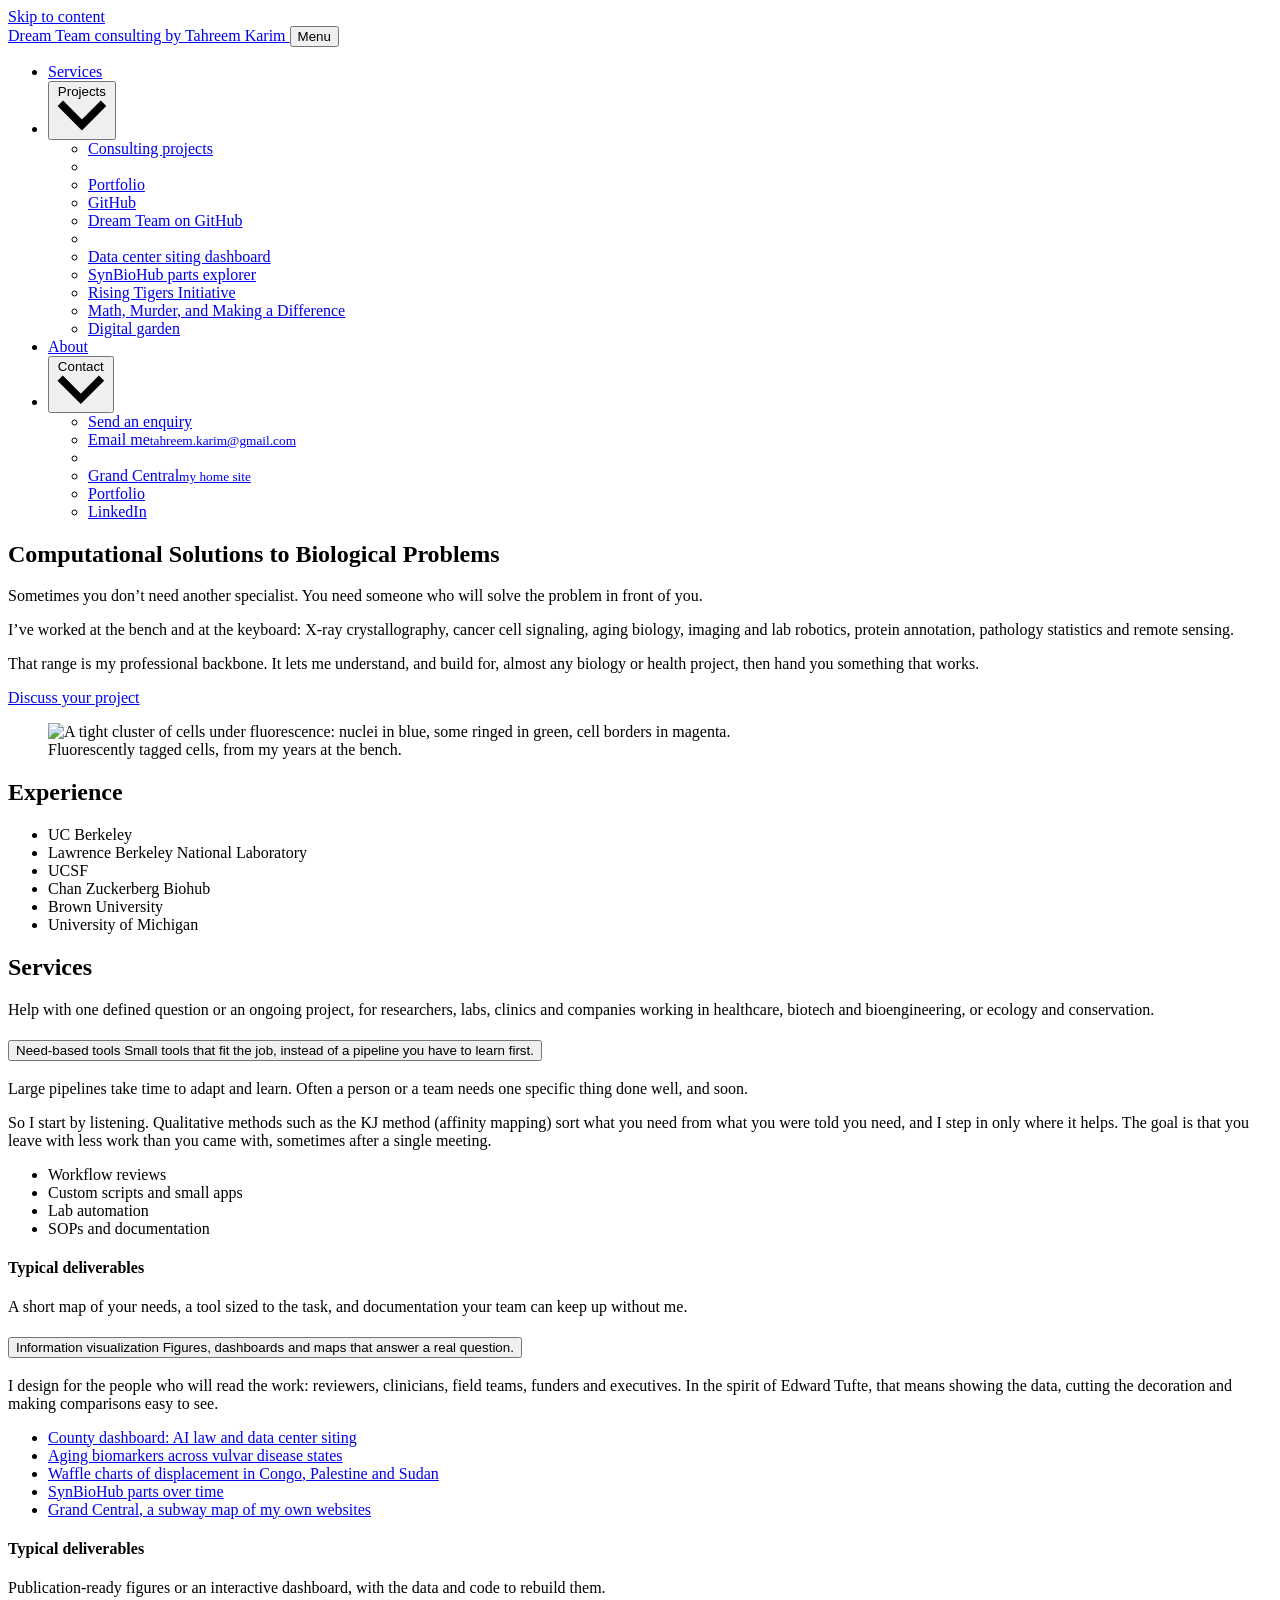
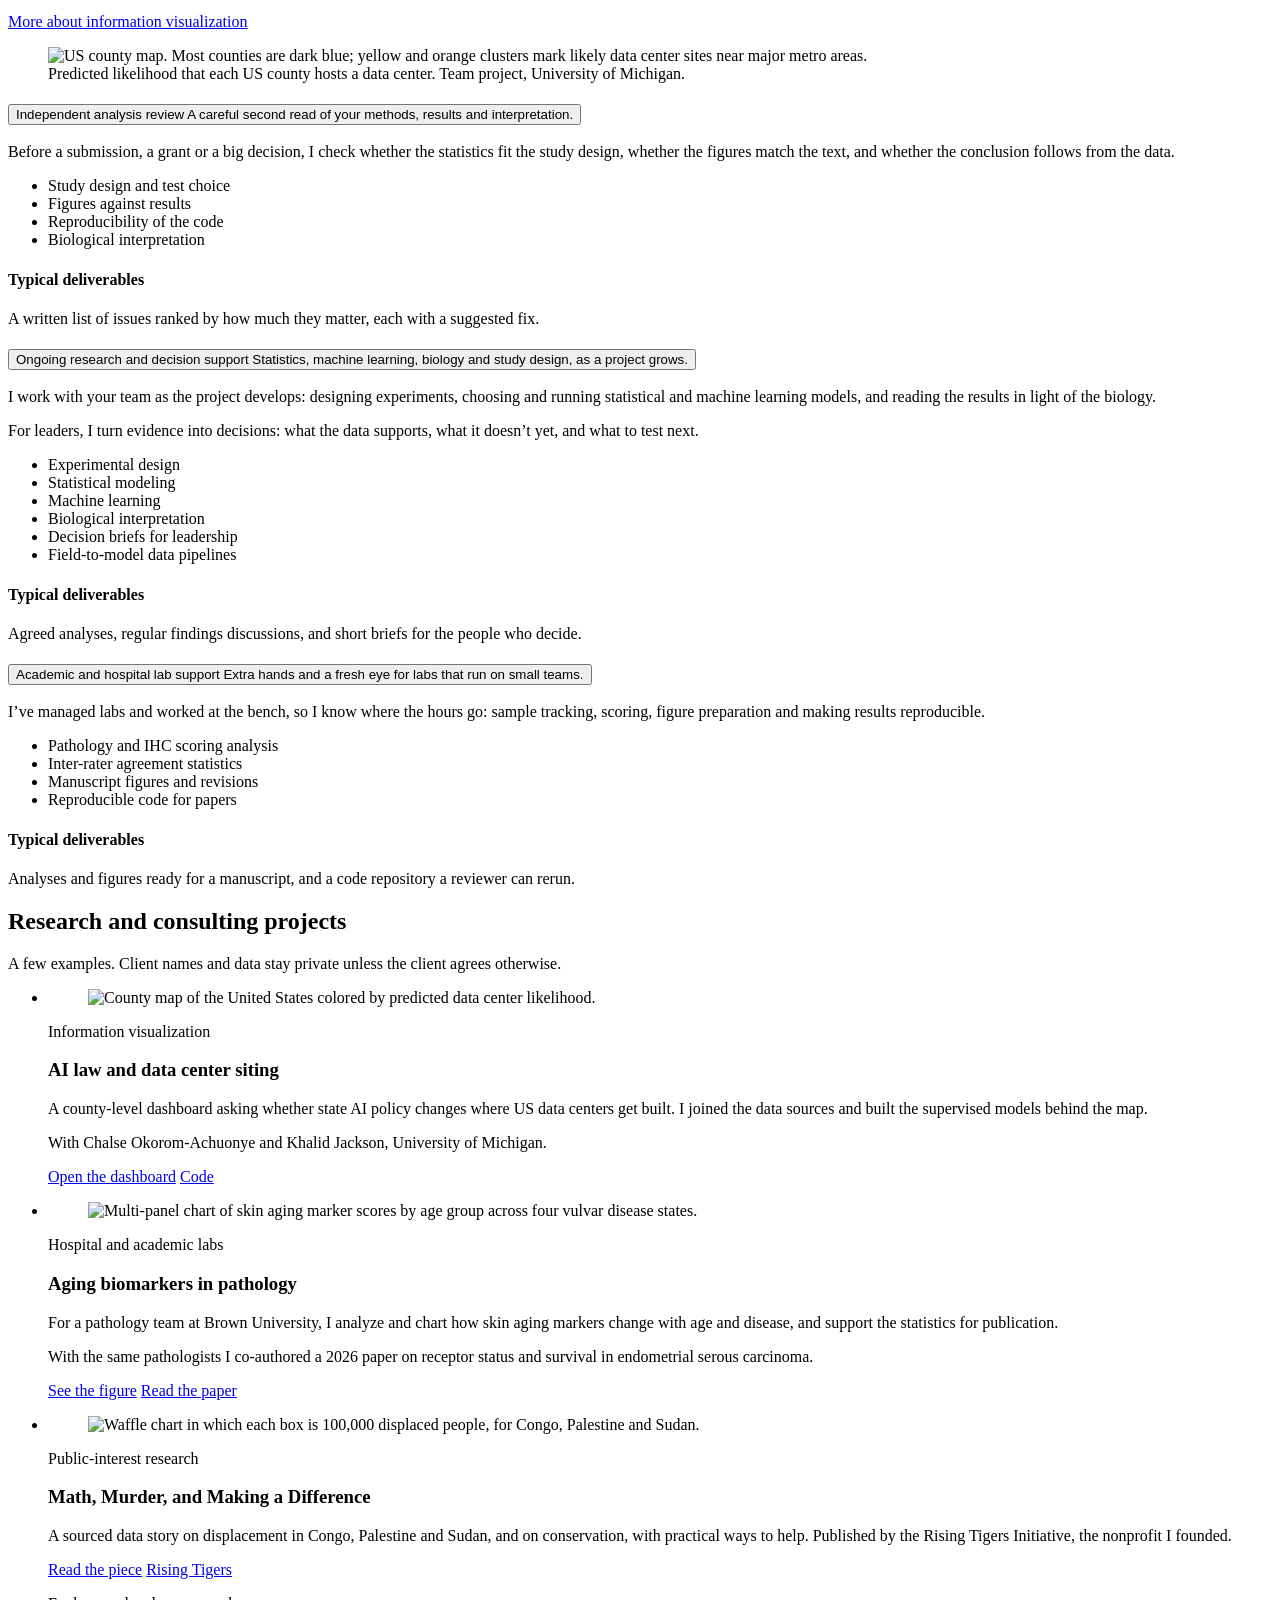
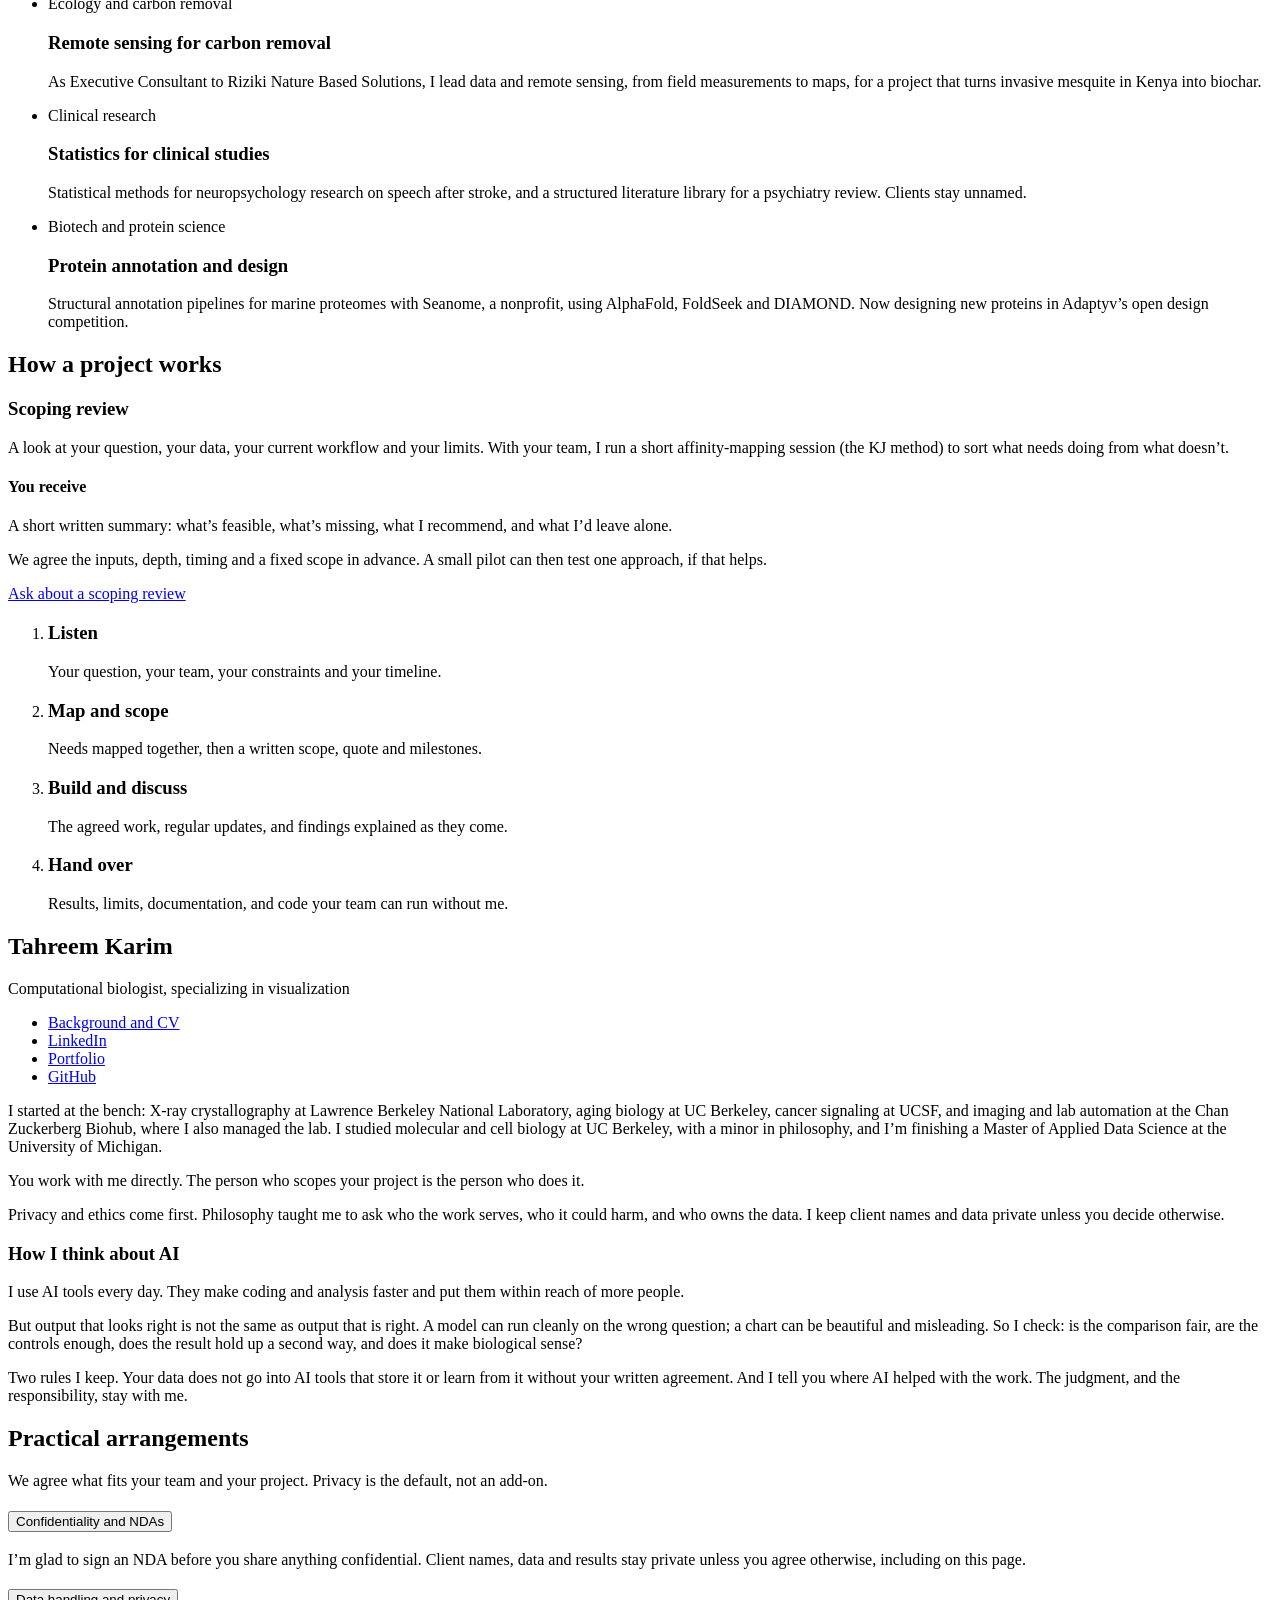
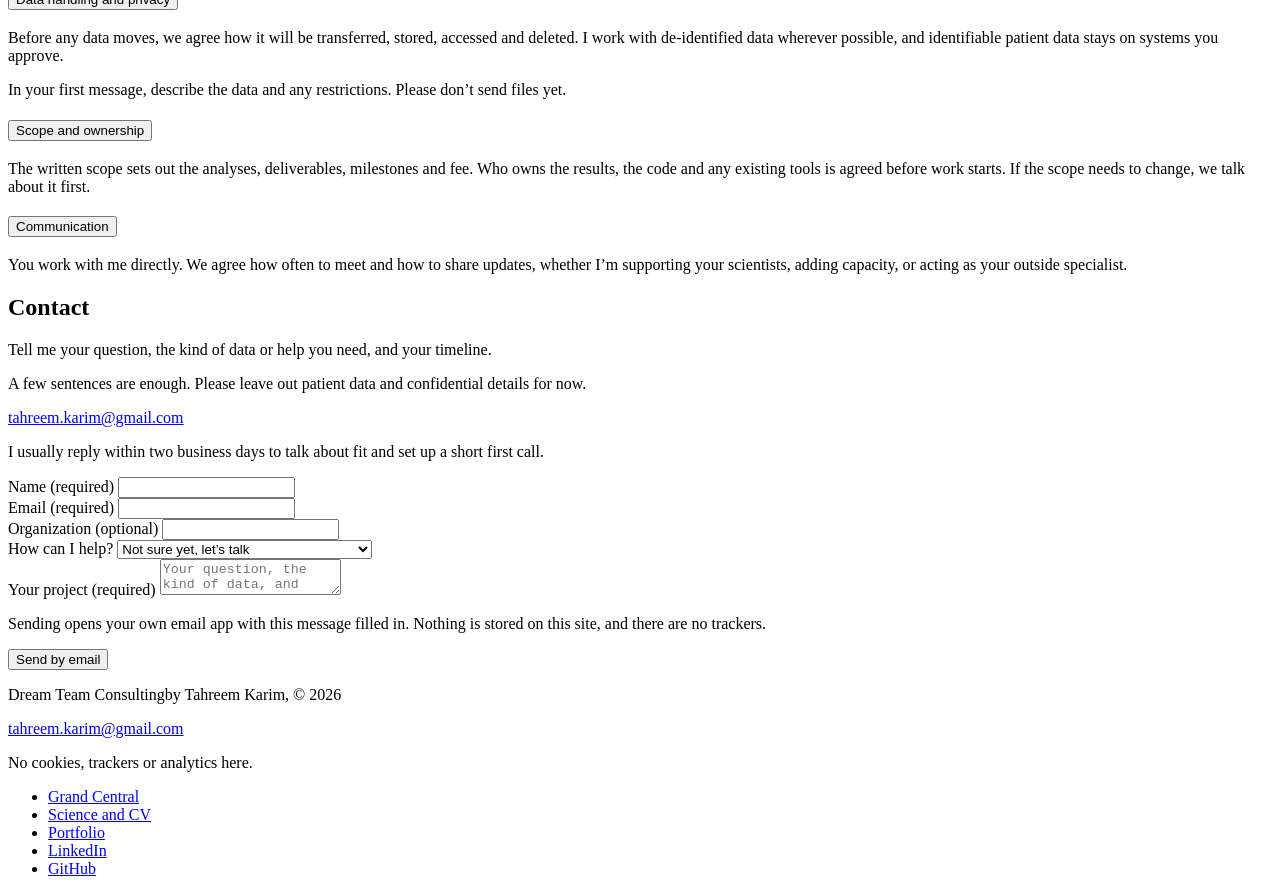
==== commit 92e43c0e: "Add files via upload" ====
--- a/index.html
+++ b/index.html
@@ -3,24 +3,28 @@
 <head>
 <meta charset="utf-8">
 <meta name="viewport" content="width=device-width, initial-scale=1">
-<title>Information visualization | Dream Team Consulting</title>
-<meta name="description" content="Figures, dashboards and maps for research, clinical and conservation teams who need to see what their data says and show it to others.">
-<link rel="canonical" href="https://www.tahreemkarim.xyz/consulting-infovis/">
+<title>Dream Team Consulting | Tahreem Karim, computational biologist</title>
+<meta name="description" content="Computational solutions to biological problems. Need-based tools, information visualization, analysis review and ongoing research support for healthcare, biotech and conservation teams.">
+<link rel="canonical" href="https://www.tahreemkarim.xyz/consulting/">
 <meta name="theme-color" content="#000000">
 <meta property="og:type" content="website">
 <meta property="og:site_name" content="Dream Team Consulting">
-<meta property="og:title" content="Information visualization | Dream Team Consulting">
-<meta property="og:description" content="Figures, dashboards and maps that answer a real question. By Tahreem Karim, computational biologist.">
-<meta property="og:url" content="https://www.tahreemkarim.xyz/consulting-infovis/">
+<meta property="og:title" content="Dream Team Consulting: Computational Solutions to Biological Problems">
+<meta property="og:description" content="Tahreem Karim, computational biologist. Tools, visualization, analysis review and research support across healthcare, biotech and conservation.">
+<meta property="og:url" content="https://www.tahreemkarim.xyz/consulting/">
 <meta property="og:image" content="https://www.tahreemkarim.xyz/consulting/assets/img/og-card.jpg">
 <meta property="og:image:width" content="1200">
 <meta property="og:image:height" content="630">
+<meta property="og:image:alt" content="Fluorescently tagged cells on black, with the words Computational Solutions to Biological Problems">
 <meta name="twitter:card" content="summary_large_image">
 <link rel="icon" href="data:image/svg+xml,%3Csvg xmlns='http://www.w3.org/2000/svg' viewBox='0 0 32 32'%3E%3Crect width='32' height='32' rx='7' fill='%23000'/%3E%3Ccircle cx='16' cy='16' r='7' fill='%23e2711d'/%3E%3C/svg%3E">
 <link rel="preload" href="/consulting/assets/fonts/schibsted-grotesk.woff2" as="font" type="font/woff2" crossorigin>
 <link rel="preload" href="/consulting/assets/fonts/et-book-roman.woff2" as="font" type="font/woff2" crossorigin>
 <link rel="stylesheet" href="/consulting/assets/site.css">
 <script>document.documentElement.classList.add("js")</script>
+<script type="application/ld+json">
+{"@context":"https://schema.org","@type":"ProfessionalService","name":"Dream Team Consulting","url":"https://www.tahreemkarim.xyz/consulting/","description":"Computational solutions to biological problems.","email":"mailto:tahreem.karim@gmail.com","areaServed":"Worldwide","founder":{"@type":"Person","name":"Tahreem Karim","jobTitle":"Computational biologist","url":"https://www.tahreemkarim.xyz/science","sameAs":["https://www.linkedin.com/in/tahreem-karim/","https://github.com/TahreemK13","https://portfolio.tahreemkarim.xyz"]}}
+</script>
 </head>
 <body>
 <a class="skip" href="#main">Skip to content</a>
@@ -70,115 +74,366 @@
 
 <main id="main">
 
-<section class="page-hero" aria-labelledby="page-title">
-  <div class="wrap ph-grid">
-    <div>
-      <p class="crumb"><a href="/consulting/#svc-visualization">Services</a> / Information visualization</p>
-      <h1 id="page-title">Information visualization</h1>
-      <p class="lead">Figures, dashboards and maps for teams that need to see what their data says, and show it to someone else.</p>
-      <a class="btn dark" href="/consulting/#contact">Discuss your project</a>
-    </div>
-    <figure class="fig">
-      <img src="/consulting/assets/img/viz-grandcentral.webp" width="960" height="672" fetchpriority="high"
-           alt="Subway-style map with four colored lines radiating from a central hub, each stop a web page.">
-      <figcaption>Grand Central: my websites drawn as a subway map, computed from the links between pages.</figcaption>
+<!-- ============================================================ intro -->
+<section class="hero" aria-labelledby="hero-title">
+  <div class="wrap hero-grid">
+    <div class="hero-text">
+      <h1 id="hero-title">Computational Solutions to Biological Problems</h1>
+      <p class="lead">Sometimes you don’t need another specialist. You need someone who will solve the problem in front of you.</p>
+      <p>I’ve worked at the bench and at the keyboard: X‑ray crystallography, cancer cell signaling, aging biology, imaging and lab robotics, protein annotation, pathology statistics and remote sensing.</p>
+      <p>That range is my professional backbone. It lets me understand, and build for, almost any biology or health project, then hand you something that works.</p>
+      <a class="btn" href="#contact">Discuss your project</a>
+    </div>
+    <figure class="hero-fig">
+      <img src="/consulting/assets/img/cells-1200.webp"
+           srcset="/consulting/assets/img/cells-720.webp 720w, /consulting/assets/img/cells-1200.webp 1200w"
+           sizes="(min-width: 861px) 520px, 90vw" width="1200" height="994" fetchpriority="high"
+           alt="A tight cluster of cells under fluorescence: nuclei in blue, some ringed in green, cell borders in magenta.">
+      <figcaption>Fluorescently tagged cells, from my years at the bench.</figcaption>
     </figure>
   </div>
 </section>
 
-<section class="section" aria-labelledby="start-title">
-  <div class="wrap"><div class="prose">
-    <p class="label">The question we start with</p>
-    <h2 class="q" id="start-title">Who needs to see this, and what should they be able to decide?</h2>
-    <p>I start with the reader and the decision, then the data. Together we agree what each view must answer, what can go, and how uncertainty will show.</p>
-    <p>The rules are Edward Tufte’s: show the data, spend ink on information rather than decoration, put comparisons side by side, and label things where they are, not in a distant legend.</p>
-
-  </div>
-    <h2 class="h2 make-title">What I make</h2>
-    <div class="makes">
-    <div><h3>Figures for papers, posters and grants</h3>
-    <p>Multi-panel figures that match the results text, in vector formats, with colorblind-safe palettes. Built in Altair, matplotlib, Plotly or ggplot2, so you can rebuild them when the data changes.</p></div>
-    <div><h3>Dashboards and interactive tools</h3>
-    <p>Single-page dashboards that need no server: maps, filters and linked views that open on a phone and keep working after handover.</p></div>
-    <div><h3>Maps and spatial data</h3>
-    <p>County and regional maps, field data and remote-sensing layers, with honest legends and uncertainty shown, not hidden.</p></div>
-    <div><h3>Graphics for non-specialists</h3>
-    <p>One-page briefs and explainers for funders, executives, clinicians and patients, in plain language.</p></div>
-    </div>
-    <div class="prose">
-    <h2 class="recv-title">What you receive</h2>
-    <ul class="ticks">
-      <li>A short brief: the audience, their questions, and the views that answer them</li>
-      <li>The agreed figures or dashboard, with the data and code to rebuild them</li>
-      <li>Notes on limits: what each view can and can’t show</li>
-      <li>Handover documentation your team can follow</li>
+<!-- ============================================================ experience banner -->
+<section class="credits" aria-labelledby="credits-title">
+  <div class="wrap credits-row">
+    <h2 class="credits-label" id="credits-title">Experience</h2>
+    <ul class="credits-list">
+      <li>UC Berkeley</li>
+      <li>Lawrence Berkeley National Laboratory</li>
+      <li>UCSF</li>
+      <li>Chan Zuckerberg Biohub</li>
+      <li>Brown University</li>
+      <li>University of Michigan</li>
     </ul>
-    <p>The exact deliverables, fee and milestones are set in a written scope before work starts.</p>
-  </div></div>
-
-  <div class="wrap">
-    <div class="callout">
-      <h2>Start with a figure review.</h2>
-      <p>Send one figure or a draft dashboard. I’ll return a short critique and a sketch of how I would redraw it. Sometimes that is all you need.</p>
-      <a class="btn dark" href="/consulting/#contact">Ask for a figure review</a>
-    </div>
-  </div>
-</section>
-
-<section class="section tint" id="examples" aria-labelledby="examples-title">
+  </div>
+</section>
+
+<!-- ============================================================ services -->
+<section class="section" id="services" aria-labelledby="services-title">
   <div class="wrap">
     <div class="section-head">
-      <h2 id="examples-title">Examples</h2>
-      <p>Public work only. Client figures stay private.</p>
-    </div>
-    <ul class="gallery">
-      <li>
-        <figure class="shot"><img src="/consulting/assets/img/proj-datacenters.webp" width="960" height="635" loading="lazy" alt="US county map colored by predicted data center likelihood."></figure>
-        <h3>AI law and data center siting</h3>
-        <p>A county dashboard that asks whether state AI policy changes where data centers get built. Four map layers answer four questions; a scorecard keeps the claim honest.</p>
-        <p class="project-links"><a href="https://chalseokorom.github.io/ai-law-datacenter-siting/">Open the dashboard</a> <a href="https://github.com/chalseokorom/ai-law-datacenter-siting">Code</a></p>
-      </li>
-      <li>
-        <figure class="shot"><img src="/consulting/assets/img/proj-agingmarkers.webp" width="960" height="600" loading="lazy" alt="Lollipop charts of skin aging marker scores by age group across disease states."></figure>
-        <h3>Aging biomarkers across vulvar disease states</h3>
-        <p>Skin aging markers by age group across four diagnoses, aligned in one figure so a pathologist can read across rows and down columns.</p>
-        <p class="project-links"><a href="https://github.com/TahreemK13/portfolio/blob/main/Visualizations">See the figure</a></p>
-      </li>
-      <li>
-        <figure class="shot"><img src="/consulting/assets/img/proj-activism.webp" width="960" height="601" loading="lazy" alt="Waffle chart where each box is 100,000 displaced people."></figure>
-        <h3>Math, Murder, and Making a Difference</h3>
-        <p>Waffle charts where each box is 100,000 people forced from their homes, with every figure linked to a source.</p>
-        <p class="project-links"><a href="https://risingtigers.tahreemkarim.xyz/activism/">Read the piece</a></p>
-      </li>
-      <li>
-        <figure class="shot"><img src="/consulting/assets/img/viz-synbiohub.webp" width="960" height="574" loading="lazy" alt="Line chart of synthetic biology part submissions per year, by part type, 2003 to 2016."></figure>
-        <h3>SynBioHub parts over time</h3>
-        <p>Yearly submissions to a synthetic biology parts registry, queried with SPARQL. Click a part type in the legend to pick out its line.</p>
-        <p class="project-links"><a href="https://tahreemk13.github.io/SynBioHub_parts_visualization/">Open the chart</a> <a href="https://github.com/TahreemK13/SynBioHub_parts_visualization">Code</a></p>
-      </li>
-      <li>
-        <figure class="shot"><img src="/consulting/assets/img/viz-grandcentral.webp" width="960" height="672" loading="lazy" alt="Subway-style map of linked web pages radiating from a central hub."></figure>
-        <h3>Grand Central</h3>
-        <p>A subway map of my own websites, computed from the links between pages. Rings show click distance; line width shows how many shortest paths use each link.</p>
-        <p class="project-links"><a href="https://www.tahreemkarim.xyz/">See the map</a> <a href="https://github.com/TahreemK13/Grand_Central_Station">Code</a></p>
+      <h2 id="services-title">Services</h2>
+      <p>Help with one defined question or an ongoing project, for researchers, labs, clinics and companies working in healthcare, biotech and bioengineering, or ecology and conservation.</p>
+    </div>
+
+    <div class="acc">
+      <div class="acc-item">
+        <h3 class="acc-head"><button class="acc-btn" type="button" aria-expanded="false" aria-controls="svc-tools" id="svc-tools-btn">
+          <span class="acc-title">Need-based tools</span>
+          <span class="acc-sum">Small tools that fit the job, instead of a pipeline you have to learn first.</span>
+          <span class="acc-icon" aria-hidden="true"></span>
+        </button></h3>
+        <div class="acc-panel" id="svc-tools" role="region" aria-labelledby="svc-tools-btn"><div class="acc-clip"><div class="acc-body">
+          <div class="acc-text">
+            <p>Large pipelines take time to adapt and learn. Often a person or a team needs one specific thing done well, and soon.</p>
+            <p>So I start by listening. Qualitative methods such as the KJ method (affinity mapping) sort what you need from what you were told you need, and I step in only where it helps. The goal is that you leave with less work than you came with, sometimes after a single meeting.</p>
+            <ul class="areas">
+              <li>Workflow reviews</li>
+              <li>Custom scripts and small apps</li>
+              <li>Lab automation</li>
+              <li>SOPs and documentation</li>
+            </ul>
+            <div class="deliver"><h4>Typical deliverables</h4><p>A short map of your needs, a tool sized to the task, and documentation your team can keep up without me.</p></div>
+          </div>
+        </div></div></div>
+      </div>
+
+      <div class="acc-item">
+        <h3 class="acc-head"><button class="acc-btn" type="button" aria-expanded="false" aria-controls="svc-visualization" id="svc-visualization-btn">
+          <span class="acc-title">Information visualization</span>
+          <span class="acc-sum">Figures, dashboards and maps that answer a real question.</span>
+          <span class="acc-icon" aria-hidden="true"></span>
+        </button></h3>
+        <div class="acc-panel" id="svc-visualization" role="region" aria-labelledby="svc-visualization-btn"><div class="acc-clip"><div class="acc-body with-fig">
+          <div class="acc-text">
+            <p>I design for the people who will read the work: reviewers, clinicians, field teams, funders and executives. In the spirit of Edward Tufte, that means showing the data, cutting the decoration and making comparisons easy to see.</p>
+            <ul class="links-list">
+              <li><a href="https://chalseokorom.github.io/ai-law-datacenter-siting/">County dashboard: AI law and data center siting</a></li>
+              <li><a href="https://github.com/TahreemK13/portfolio/blob/main/Visualizations">Aging biomarkers across vulvar disease states</a></li>
+              <li><a href="https://risingtigers.tahreemkarim.xyz/activism/">Waffle charts of displacement in Congo, Palestine and Sudan</a></li>
+              <li><a href="https://tahreemk13.github.io/SynBioHub_parts_visualization/">SynBioHub parts over time</a></li>
+              <li><a href="https://www.tahreemkarim.xyz/">Grand Central, a subway map of my own websites</a></li>
+            </ul>
+            <div class="deliver"><h4>Typical deliverables</h4><p>Publication-ready figures or an interactive dashboard, with the data and code to rebuild them.</p></div>
+            <p class="more"><a href="/consulting-infovis/">More about information visualization</a></p>
+          </div>
+          <figure class="fig">
+            <img src="/consulting/assets/img/proj-datacenters.webp" width="960" height="635" loading="lazy"
+                 alt="US county map. Most counties are dark blue; yellow and orange clusters mark likely data center sites near major metro areas.">
+            <figcaption>Predicted likelihood that each US county hosts a data center. Team project, University of Michigan.</figcaption>
+          </figure>
+        </div></div></div>
+      </div>
+
+      <div class="acc-item">
+        <h3 class="acc-head"><button class="acc-btn" type="button" aria-expanded="false" aria-controls="svc-review" id="svc-review-btn">
+          <span class="acc-title">Independent analysis review</span>
+          <span class="acc-sum">A careful second read of your methods, results and interpretation.</span>
+          <span class="acc-icon" aria-hidden="true"></span>
+        </button></h3>
+        <div class="acc-panel" id="svc-review" role="region" aria-labelledby="svc-review-btn"><div class="acc-clip"><div class="acc-body">
+          <div class="acc-text">
+            <p>Before a submission, a grant or a big decision, I check whether the statistics fit the study design, whether the figures match the text, and whether the conclusion follows from the data.</p>
+            <ul class="areas">
+              <li>Study design and test choice</li>
+              <li>Figures against results</li>
+              <li>Reproducibility of the code</li>
+              <li>Biological interpretation</li>
+            </ul>
+            <div class="deliver"><h4>Typical deliverables</h4><p>A written list of issues ranked by how much they matter, each with a suggested fix.</p></div>
+          </div>
+        </div></div></div>
+      </div>
+
+      <div class="acc-item">
+        <h3 class="acc-head"><button class="acc-btn" type="button" aria-expanded="false" aria-controls="svc-ongoing" id="svc-ongoing-btn">
+          <span class="acc-title">Ongoing research and decision support</span>
+          <span class="acc-sum">Statistics, machine learning, biology and study design, as a project grows.</span>
+          <span class="acc-icon" aria-hidden="true"></span>
+        </button></h3>
+        <div class="acc-panel" id="svc-ongoing" role="region" aria-labelledby="svc-ongoing-btn"><div class="acc-clip"><div class="acc-body">
+          <div class="acc-text">
+            <p>I work with your team as the project develops: designing experiments, choosing and running statistical and machine learning models, and reading the results in light of the biology.</p>
+            <p>For leaders, I turn evidence into decisions: what the data supports, what it doesn’t yet, and what to test next.</p>
+            <ul class="areas">
+              <li>Experimental design</li>
+              <li>Statistical modeling</li>
+              <li>Machine learning</li>
+              <li>Biological interpretation</li>
+              <li>Decision briefs for leadership</li>
+              <li>Field-to-model data pipelines</li>
+            </ul>
+            <div class="deliver"><h4>Typical deliverables</h4><p>Agreed analyses, regular findings discussions, and short briefs for the people who decide.</p></div>
+          </div>
+        </div></div></div>
+      </div>
+
+      <div class="acc-item">
+        <h3 class="acc-head"><button class="acc-btn" type="button" aria-expanded="false" aria-controls="svc-labs" id="svc-labs-btn">
+          <span class="acc-title">Academic and hospital lab support</span>
+          <span class="acc-sum">Extra hands and a fresh eye for labs that run on small teams.</span>
+          <span class="acc-icon" aria-hidden="true"></span>
+        </button></h3>
+        <div class="acc-panel" id="svc-labs" role="region" aria-labelledby="svc-labs-btn"><div class="acc-clip"><div class="acc-body">
+          <div class="acc-text">
+            <p>I’ve managed labs and worked at the bench, so I know where the hours go: sample tracking, scoring, figure preparation and making results reproducible.</p>
+            <ul class="areas">
+              <li>Pathology and IHC scoring analysis</li>
+              <li>Inter-rater agreement statistics</li>
+              <li>Manuscript figures and revisions</li>
+              <li>Reproducible code for papers</li>
+            </ul>
+            <div class="deliver"><h4>Typical deliverables</h4><p>Analyses and figures ready for a manuscript, and a code repository a reviewer can rerun.</p></div>
+          </div>
+        </div></div></div>
+      </div>
+    </div>
+  </div>
+</section>
+
+<!-- ============================================================ projects -->
+<section class="section tint" id="projects" aria-labelledby="projects-title">
+  <div class="wrap">
+    <div class="section-head">
+      <h2 id="projects-title">Research and consulting projects</h2>
+      <p>A few examples. Client names and data stay private unless the client agrees otherwise.</p>
+    </div>
+    <!-- To give a text-only project a screenshot: add
+         <figure class="shot"><img src="/consulting/assets/img/NAME.webp" width="960" height="600" loading="lazy" alt="What the image shows"></figure>
+         as the first thing inside its <li>, then remove "text-only" from the <li>'s class.
+         Images look best around 960 x 600 px, saved as .webp. -->
+    <ul class="projects">
+      <li class="project">
+        <figure class="shot"><img src="/consulting/assets/img/proj-datacenters.webp" width="960" height="635" loading="lazy" alt="County map of the United States colored by predicted data center likelihood."></figure>
+        <div class="project-body">
+          <p class="sector">Information visualization</p>
+          <h3>AI law and data center siting</h3>
+          <p>A county-level dashboard asking whether state AI policy changes where US data centers get built. I joined the data sources and built the supervised models behind the map.</p>
+          <p class="credit">With Chalse Okorom-Achuonye and Khalid Jackson, University of Michigan.</p>
+          <p class="project-links"><a href="https://chalseokorom.github.io/ai-law-datacenter-siting/">Open the dashboard</a> <a href="https://github.com/chalseokorom/ai-law-datacenter-siting">Code</a></p>
+        </div>
+      </li>
+      <li class="project">
+        <figure class="shot"><img src="/consulting/assets/img/proj-agingmarkers.webp" width="960" height="600" loading="lazy" alt="Multi-panel chart of skin aging marker scores by age group across four vulvar disease states."></figure>
+        <div class="project-body">
+          <p class="sector">Hospital and academic labs</p>
+          <h3>Aging biomarkers in pathology</h3>
+          <p>For a pathology team at Brown University, I analyze and chart how skin aging markers change with age and disease, and support the statistics for publication.</p>
+          <p class="credit">With the same pathologists I co-authored a 2026 paper on receptor status and survival in endometrial serous carcinoma.</p>
+          <p class="project-links"><a href="https://github.com/TahreemK13/portfolio/blob/main/Visualizations">See the figure</a> <a href="https://doi.org/10.1007/s00428-026-04553-8">Read the paper</a></p>
+        </div>
+      </li>
+      <li class="project">
+        <figure class="shot"><img src="/consulting/assets/img/proj-activism.webp" width="960" height="601" loading="lazy" alt="Waffle chart in which each box is 100,000 displaced people, for Congo, Palestine and Sudan."></figure>
+        <div class="project-body">
+          <p class="sector">Public-interest research</p>
+          <h3>Math, Murder, and Making a Difference</h3>
+          <p>A sourced data story on displacement in Congo, Palestine and Sudan, and on conservation, with practical ways to help. Published by the Rising Tigers Initiative, the nonprofit I founded.</p>
+          <p class="project-links"><a href="https://risingtigers.tahreemkarim.xyz/activism/">Read the piece</a> <a href="https://risingtigers.tahreemkarim.xyz">Rising Tigers</a></p>
+        </div>
+      </li>
+      <li class="project text-only">
+        <div class="project-body">
+          <p class="sector">Ecology and carbon removal</p>
+          <h3>Remote sensing for carbon removal</h3>
+          <p>As Executive Consultant to Riziki Nature Based Solutions, I lead data and remote sensing, from field measurements to maps, for a project that turns invasive mesquite in Kenya into biochar.</p>
+        </div>
+      </li>
+      <li class="project text-only">
+        <div class="project-body">
+          <p class="sector">Clinical research</p>
+          <h3>Statistics for clinical studies</h3>
+          <p>Statistical methods for neuropsychology research on speech after stroke, and a structured literature library for a psychiatry review. Clients stay unnamed.</p>
+        </div>
+      </li>
+      <li class="project text-only">
+        <div class="project-body">
+          <p class="sector">Biotech and protein science</p>
+          <h3>Protein annotation and design</h3>
+          <p>Structural annotation pipelines for marine proteomes with Seanome, a nonprofit, using AlphaFold, FoldSeek and DIAMOND. Now designing new proteins in Adaptyv’s open design competition.</p>
+        </div>
       </li>
     </ul>
   </div>
 </section>
 
-<section class="section" aria-labelledby="me-title">
-  <div class="wrap"><div class="prose">
-    <h2 id="me-title">About me</h2>
-    <p>I’m Tahreem Karim, a computational biologist who started at the bench, at Lawrence Berkeley National Laboratory, UCSF and the Chan Zuckerberg Biohub. I studied philosophy alongside biology, and I treat a chart as an argument: it should be true, fair to the data, and clear to the person reading it.</p>
-    <p class="more"><a href="/science">More about my background</a></p>
-  </div></div>
-</section>
-
-<section class="band" aria-labelledby="cta-title">
+<!-- ============================================================ how a project works -->
+<section class="section" id="process" aria-labelledby="process-title">
   <div class="wrap">
-    <h2 id="cta-title">Discuss your project</h2>
-    <p>A question, the kind of data, and a rough timeline are enough to start.</p>
-    <a class="btn" href="/consulting/#contact">Discuss your project</a>
+    <div class="section-head">
+      <h2 id="process-title">How a project works</h2>
+    </div>
+    <div class="scoping">
+      <div>
+        <h3>Scoping review</h3>
+        <p>A look at your question, your data, your current workflow and your limits. With your team, I run a short affinity-mapping session (the KJ method) to sort what needs doing from what doesn’t.</p>
+      </div>
+      <div>
+        <h4>You receive</h4>
+        <p>A short written summary: what’s feasible, what’s missing, what I recommend, and what I’d leave alone.</p>
+        <p>We agree the inputs, depth, timing and a fixed scope in advance. A small pilot can then test one approach, if that helps.</p>
+        <a class="more" href="#contact">Ask about a scoping review</a>
+      </div>
+    </div>
+    <ol class="steps">
+      <li><h3>Listen</h3><p>Your question, your team, your constraints and your timeline.</p></li>
+      <li><h3>Map and scope</h3><p>Needs mapped together, then a written scope, quote and milestones.</p></li>
+      <li><h3>Build and discuss</h3><p>The agreed work, regular updates, and findings explained as they come.</p></li>
+      <li><h3>Hand over</h3><p>Results, limits, documentation, and code your team can run without me.</p></li>
+    </ol>
+  </div>
+</section>
+
+<!-- ============================================================ background -->
+<section class="section tint" id="about" aria-labelledby="about-title">
+  <div class="wrap split">
+    <div class="who">
+      <h2 id="about-title">Tahreem Karim</h2>
+      <p class="role">Computational biologist, specializing in visualization</p>
+      <ul class="links-list">
+        <li><a href="/science">Background and CV</a></li>
+        <li><a href="https://www.linkedin.com/in/tahreem-karim/">LinkedIn</a></li>
+        <li><a href="https://portfolio.tahreemkarim.xyz">Portfolio</a></li>
+        <li><a href="https://github.com/TahreemK13">GitHub</a></li>
+      </ul>
+    </div>
+    <div class="bio">
+      <p>I started at the bench: X‑ray crystallography at Lawrence Berkeley National Laboratory, aging biology at UC Berkeley, cancer signaling at UCSF, and imaging and lab automation at the Chan Zuckerberg Biohub, where I also managed the lab. I studied molecular and cell biology at UC Berkeley, with a minor in philosophy, and I’m finishing a Master of Applied Data Science at the University of Michigan.</p>
+      <p>You work with me directly. The person who scopes your project is the person who does it.</p>
+      <p>Privacy and ethics come first. Philosophy taught me to ask who the work serves, who it could harm, and who owns the data. I keep client names and data private unless you decide otherwise.</p>
+
+      <div class="editorial">
+        <h3>How I think about AI</h3>
+        <p>I use AI tools every day. They make coding and analysis faster and put them within reach of more people.</p>
+        <p>But output that looks right is not the same as output that is right. A model can run cleanly on the wrong question; a chart can be beautiful and misleading. So I check: is the comparison fair, are the controls enough, does the result hold up a second way, and does it make biological sense?</p>
+        <p>Two rules I keep. Your data does not go into AI tools that store it or learn from it without your written agreement. And I tell you where AI helped with the work. The judgment, and the responsibility, stay with me.</p>
+      </div>
+    </div>
+  </div>
+</section>
+
+<!-- ============================================================ practical arrangements -->
+<section class="section" id="arrangements" aria-labelledby="arrangements-title">
+  <div class="wrap split">
+    <div>
+      <h2 class="h2" id="arrangements-title">Practical arrangements</h2>
+      <p style="margin-top:1rem">We agree what fits your team and your project. Privacy is the default, not an add-on.</p>
+    </div>
+    <div class="acc compact">
+      <div class="acc-item">
+        <h3 class="acc-head"><button class="acc-btn" type="button" aria-expanded="false" aria-controls="pa-nda" id="pa-nda-btn"><span class="acc-title">Confidentiality and NDAs</span><span class="acc-icon" aria-hidden="true"></span></button></h3>
+        <div class="acc-panel" id="pa-nda" role="region" aria-labelledby="pa-nda-btn"><div class="acc-clip"><div class="acc-body">
+          <p>I’m glad to sign an NDA before you share anything confidential. Client names, data and results stay private unless you agree otherwise, including on this page.</p>
+        </div></div></div>
+      </div>
+      <div class="acc-item">
+        <h3 class="acc-head"><button class="acc-btn" type="button" aria-expanded="false" aria-controls="pa-data" id="pa-data-btn"><span class="acc-title">Data handling and privacy</span><span class="acc-icon" aria-hidden="true"></span></button></h3>
+        <div class="acc-panel" id="pa-data" role="region" aria-labelledby="pa-data-btn"><div class="acc-clip"><div class="acc-body">
+          <p>Before any data moves, we agree how it will be transferred, stored, accessed and deleted. I work with de-identified data wherever possible, and identifiable patient data stays on systems you approve.</p>
+          <p>In your first message, describe the data and any restrictions. Please don’t send files yet.</p>
+        </div></div></div>
+      </div>
+      <div class="acc-item">
+        <h3 class="acc-head"><button class="acc-btn" type="button" aria-expanded="false" aria-controls="pa-scope" id="pa-scope-btn"><span class="acc-title">Scope and ownership</span><span class="acc-icon" aria-hidden="true"></span></button></h3>
+        <div class="acc-panel" id="pa-scope" role="region" aria-labelledby="pa-scope-btn"><div class="acc-clip"><div class="acc-body">
+          <p>The written scope sets out the analyses, deliverables, milestones and fee. Who owns the results, the code and any existing tools is agreed before work starts. If the scope needs to change, we talk about it first.</p>
+        </div></div></div>
+      </div>
+      <div class="acc-item">
+        <h3 class="acc-head"><button class="acc-btn" type="button" aria-expanded="false" aria-controls="pa-comms" id="pa-comms-btn"><span class="acc-title">Communication</span><span class="acc-icon" aria-hidden="true"></span></button></h3>
+        <div class="acc-panel" id="pa-comms" role="region" aria-labelledby="pa-comms-btn"><div class="acc-clip"><div class="acc-body">
+          <p>You work with me directly. We agree how often to meet and how to share updates, whether I’m supporting your scientists, adding capacity, or acting as your outside specialist.</p>
+        </div></div></div>
+      </div>
+    </div>
+  </div>
+</section>
+
+<!-- ============================================================ contact -->
+<section class="section tint" id="contact" aria-labelledby="contact-title">
+  <div class="wrap split">
+    <div class="contact-text">
+      <h2 class="h2" id="contact-title">Contact</h2>
+      <p class="big" style="margin-top:1.25rem">Tell me your question, the kind of data or help you need, and your timeline.</p>
+      <p>A few sentences are enough. Please leave out patient data and confidential details for now.</p>
+      <a class="email" href="mailto:tahreem.karim@gmail.com">tahreem.karim@gmail.com</a>
+      <p class="note">I usually reply within two business days to talk about fit and set up a short first call.</p>
+    </div>
+    <form class="form" id="enquiry" data-to="tahreem.karim@gmail.com" action="mailto:tahreem.karim@gmail.com" method="post" enctype="text/plain">
+      <div class="field">
+        <label for="f-name">Name <span>(required)</span></label>
+        <input id="f-name" name="name" type="text" autocomplete="name" required>
+      </div>
+      <div class="field">
+        <label for="f-email">Email <span>(required)</span></label>
+        <input id="f-email" name="email" type="email" autocomplete="email" required>
+      </div>
+      <div class="field full">
+        <label for="f-org">Organization <span>(optional)</span></label>
+        <input id="f-org" name="org" type="text" autocomplete="organization">
+      </div>
+      <div class="field full">
+        <label for="f-help">How can I help?</label>
+        <select id="f-help" name="help">
+          <option>Not sure yet, let’s talk</option>
+          <option>Need-based tools</option>
+          <option>Information visualization</option>
+          <option>Independent analysis review</option>
+          <option>Ongoing research and decision support</option>
+          <option>Academic or hospital lab support</option>
+        </select>
+      </div>
+      <div class="field full">
+        <label for="f-project">Your project <span>(required)</span></label>
+        <textarea id="f-project" name="project" required placeholder="Your question, the kind of data, and your timeline"></textarea>
+      </div>
+      <p class="fine">Sending opens your own email app with this message filled in. Nothing is stored on this site, and there are no trackers.</p>
+      <div class="actions">
+        <button class="btn dark" type="submit">Send by email</button>
+        <p class="form-status" id="form-status" role="status" aria-live="polite"></p>
+      </div>
+    </form>
   </div>
 </section>
 
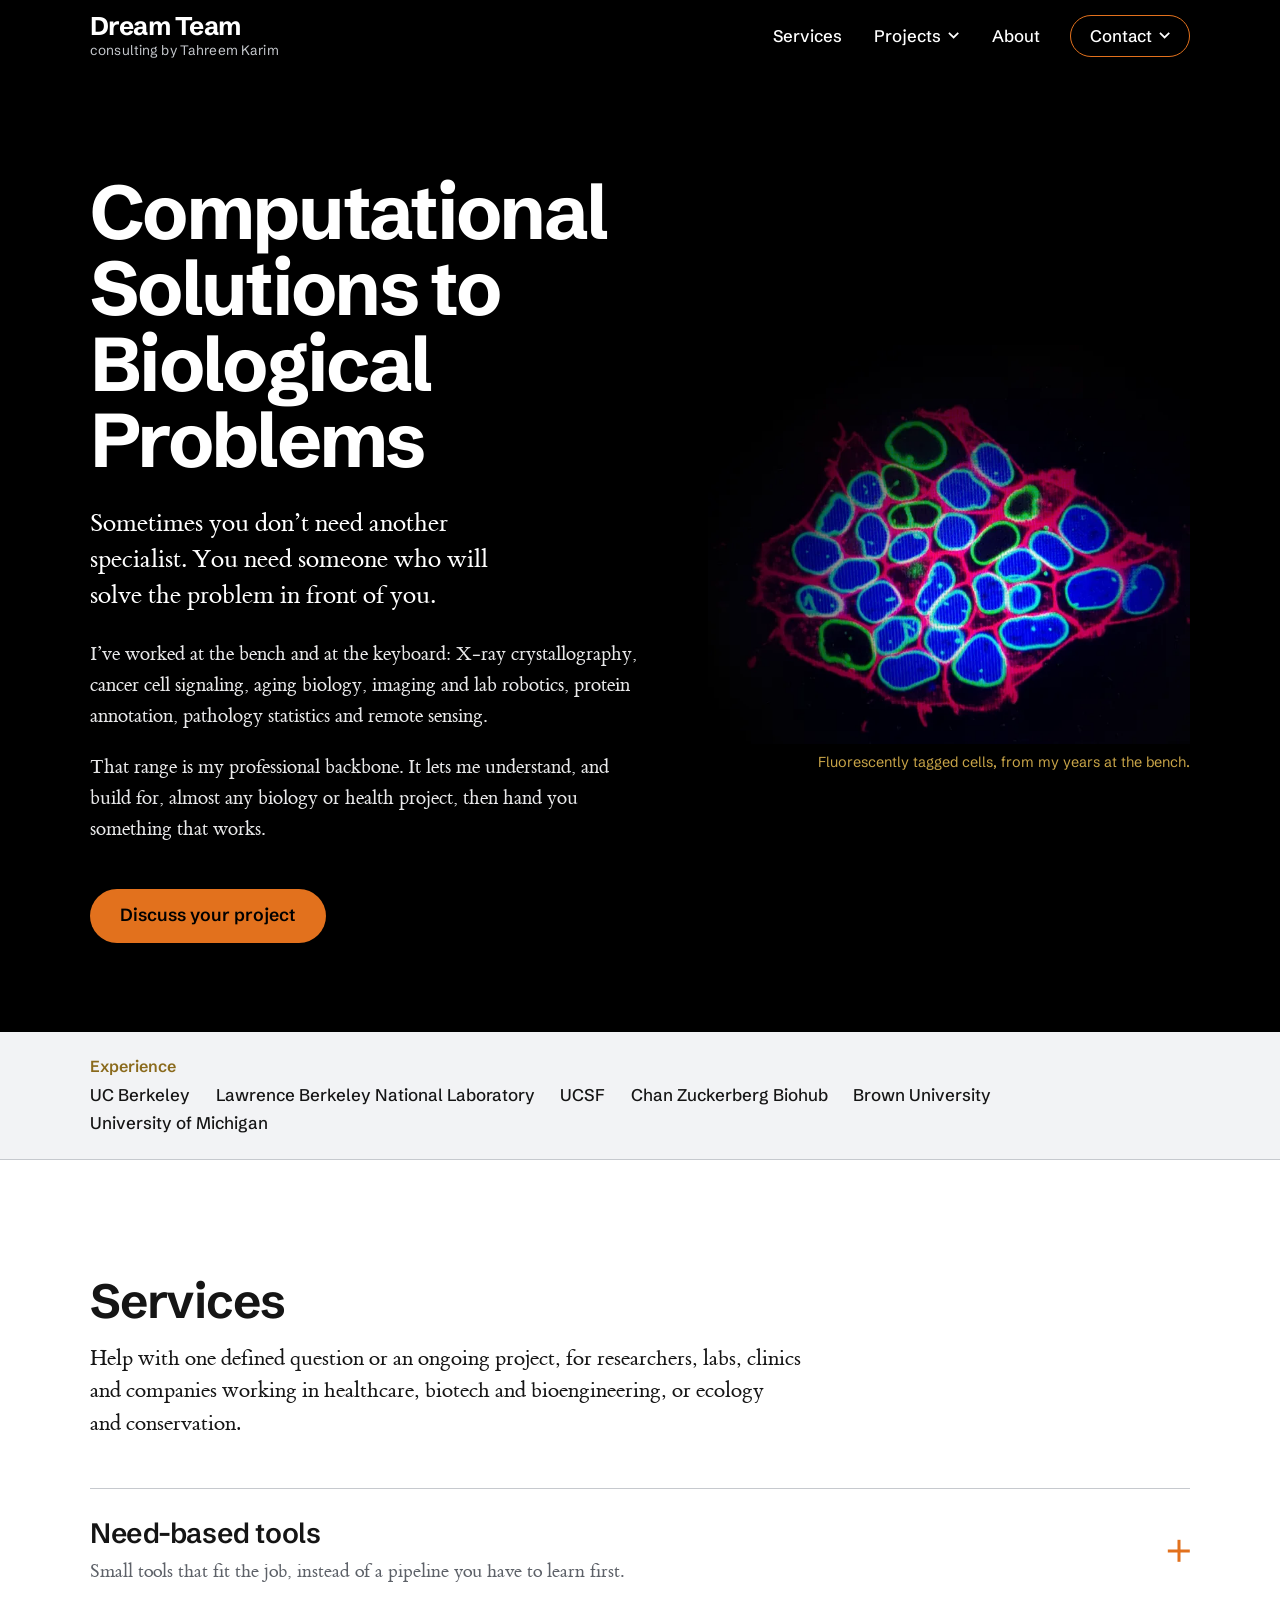
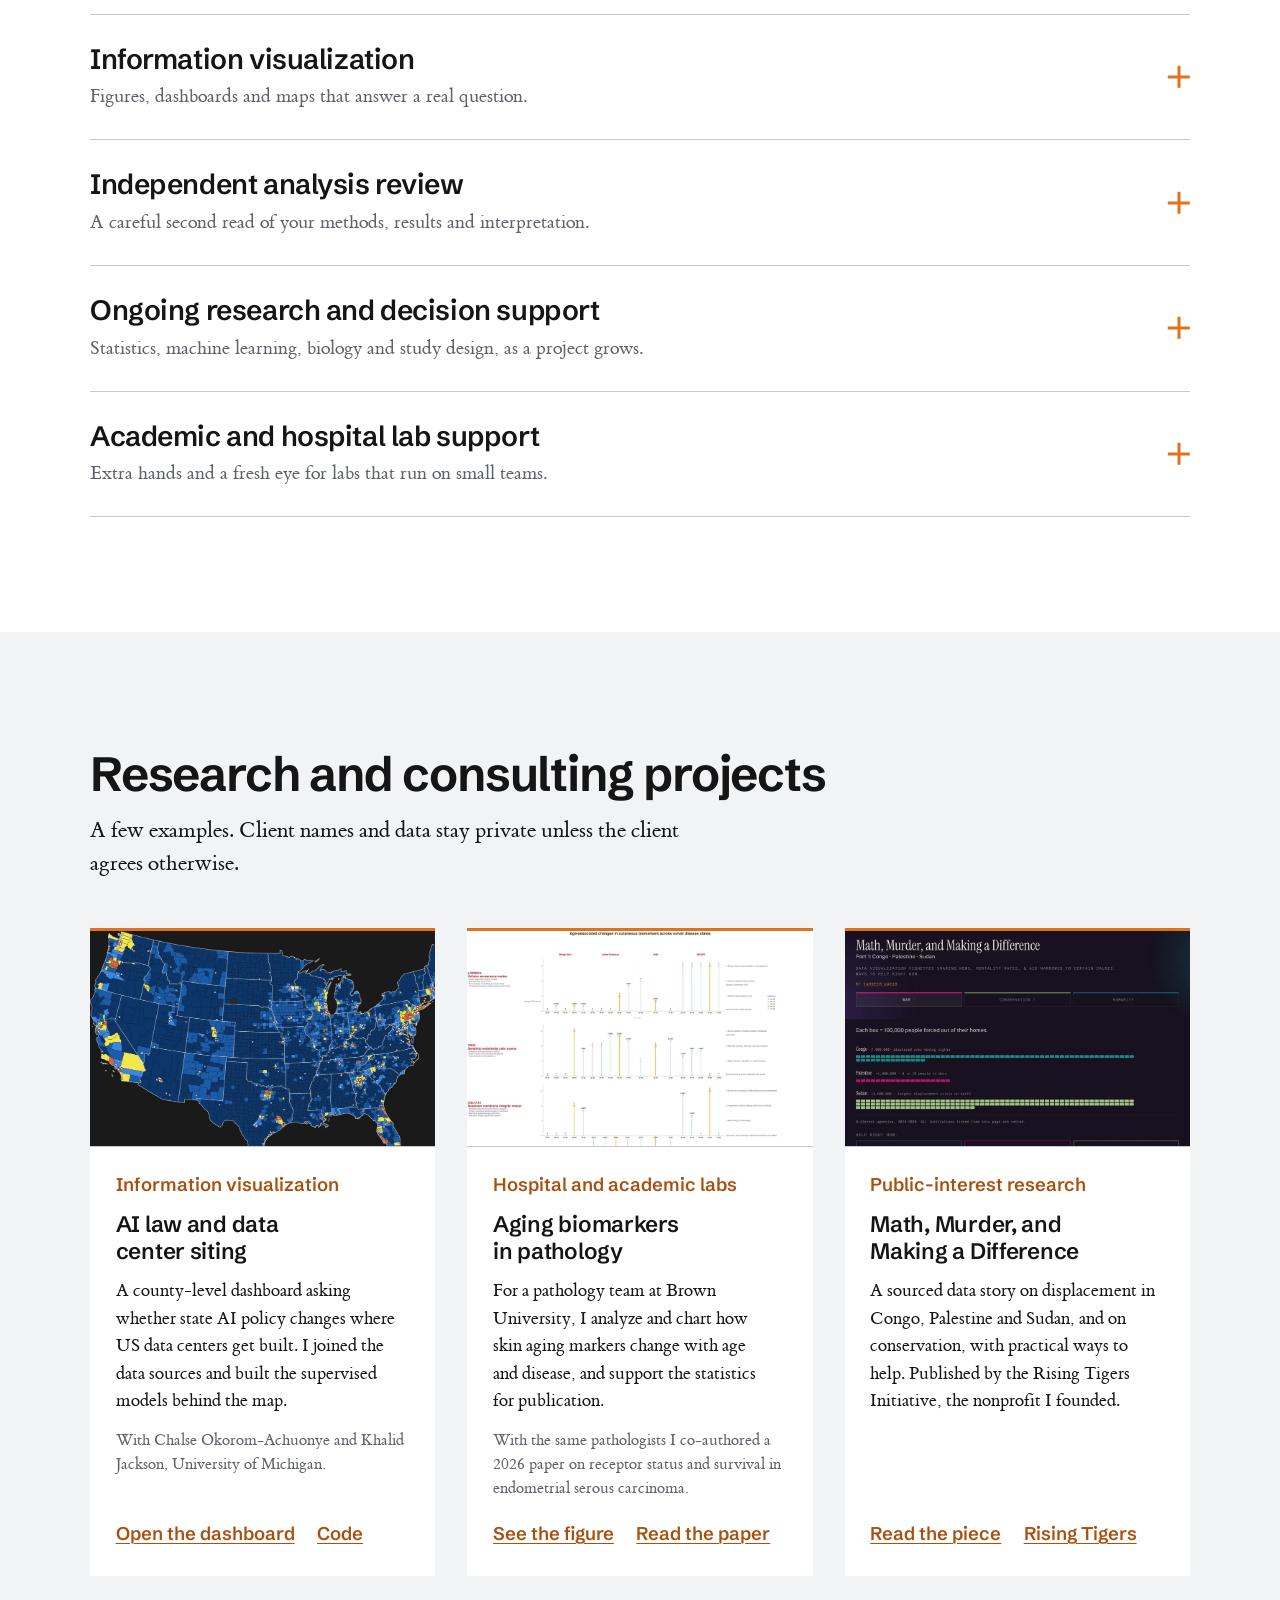
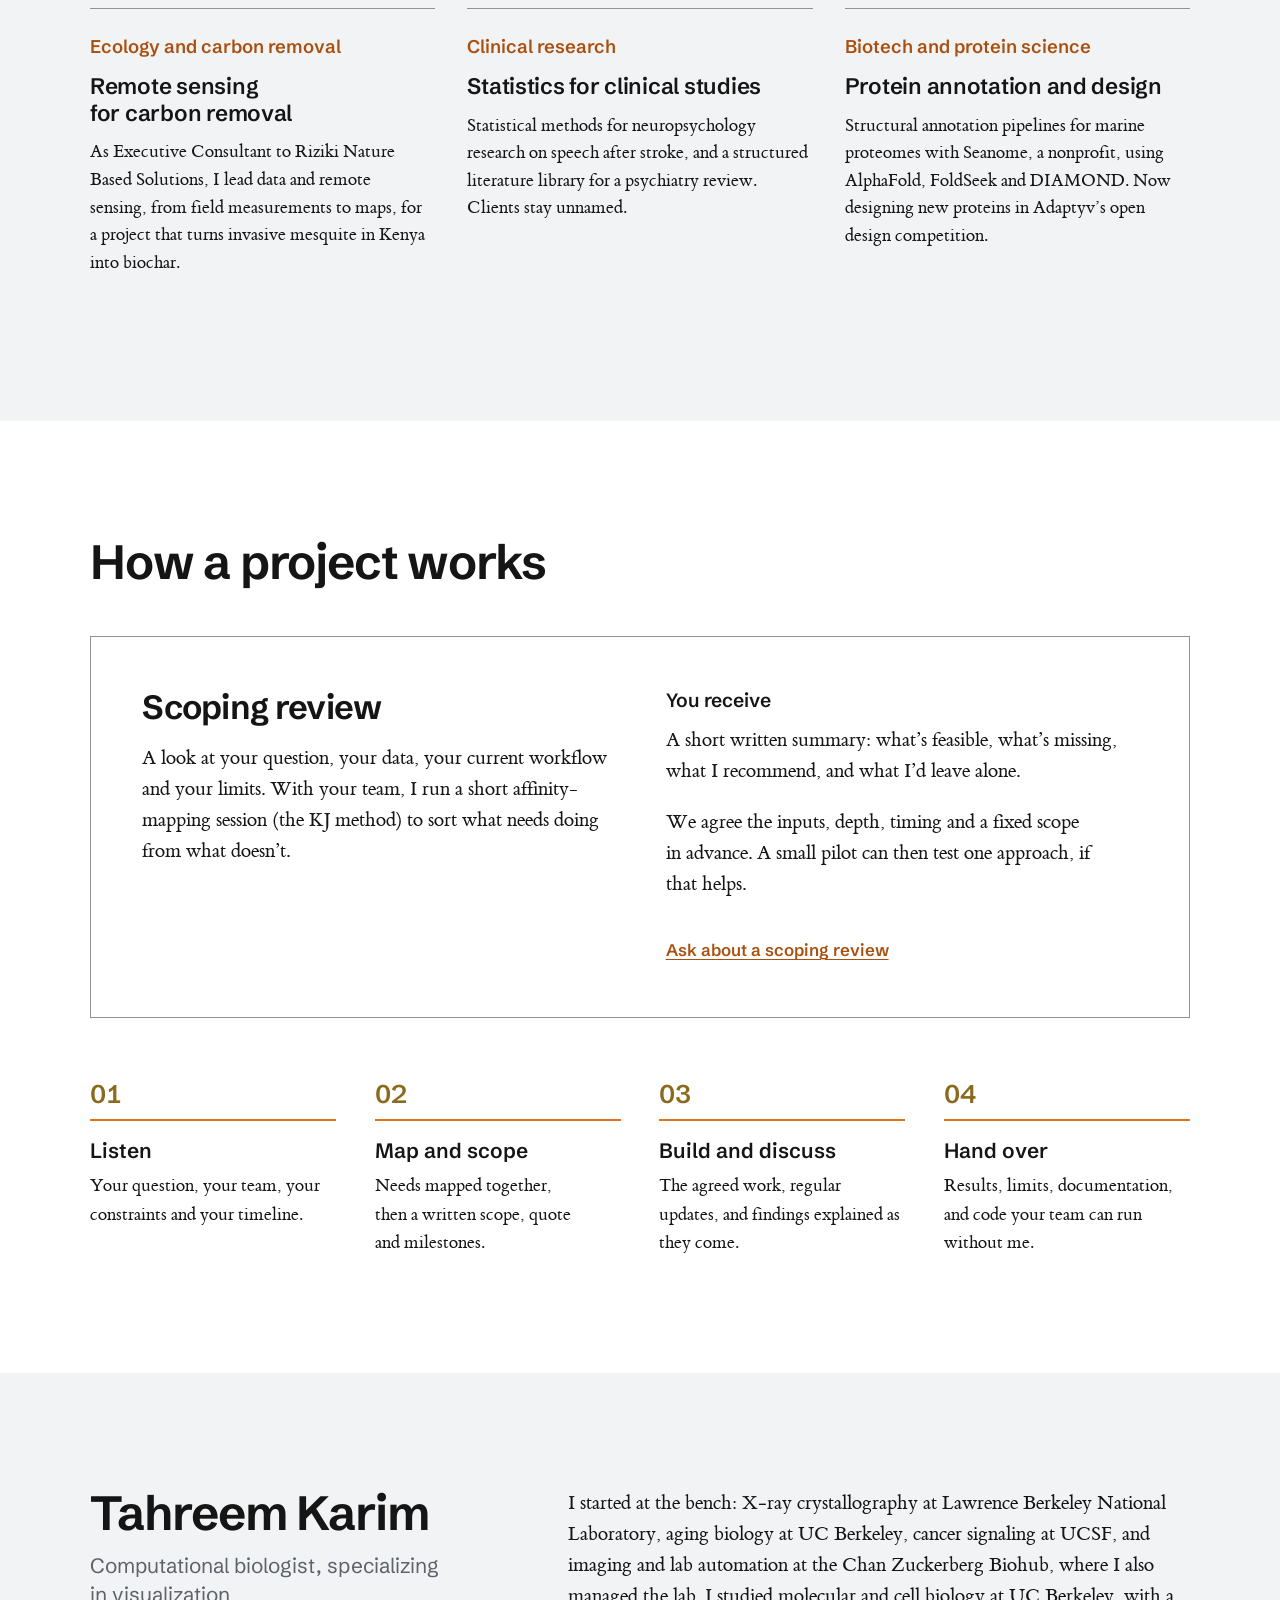
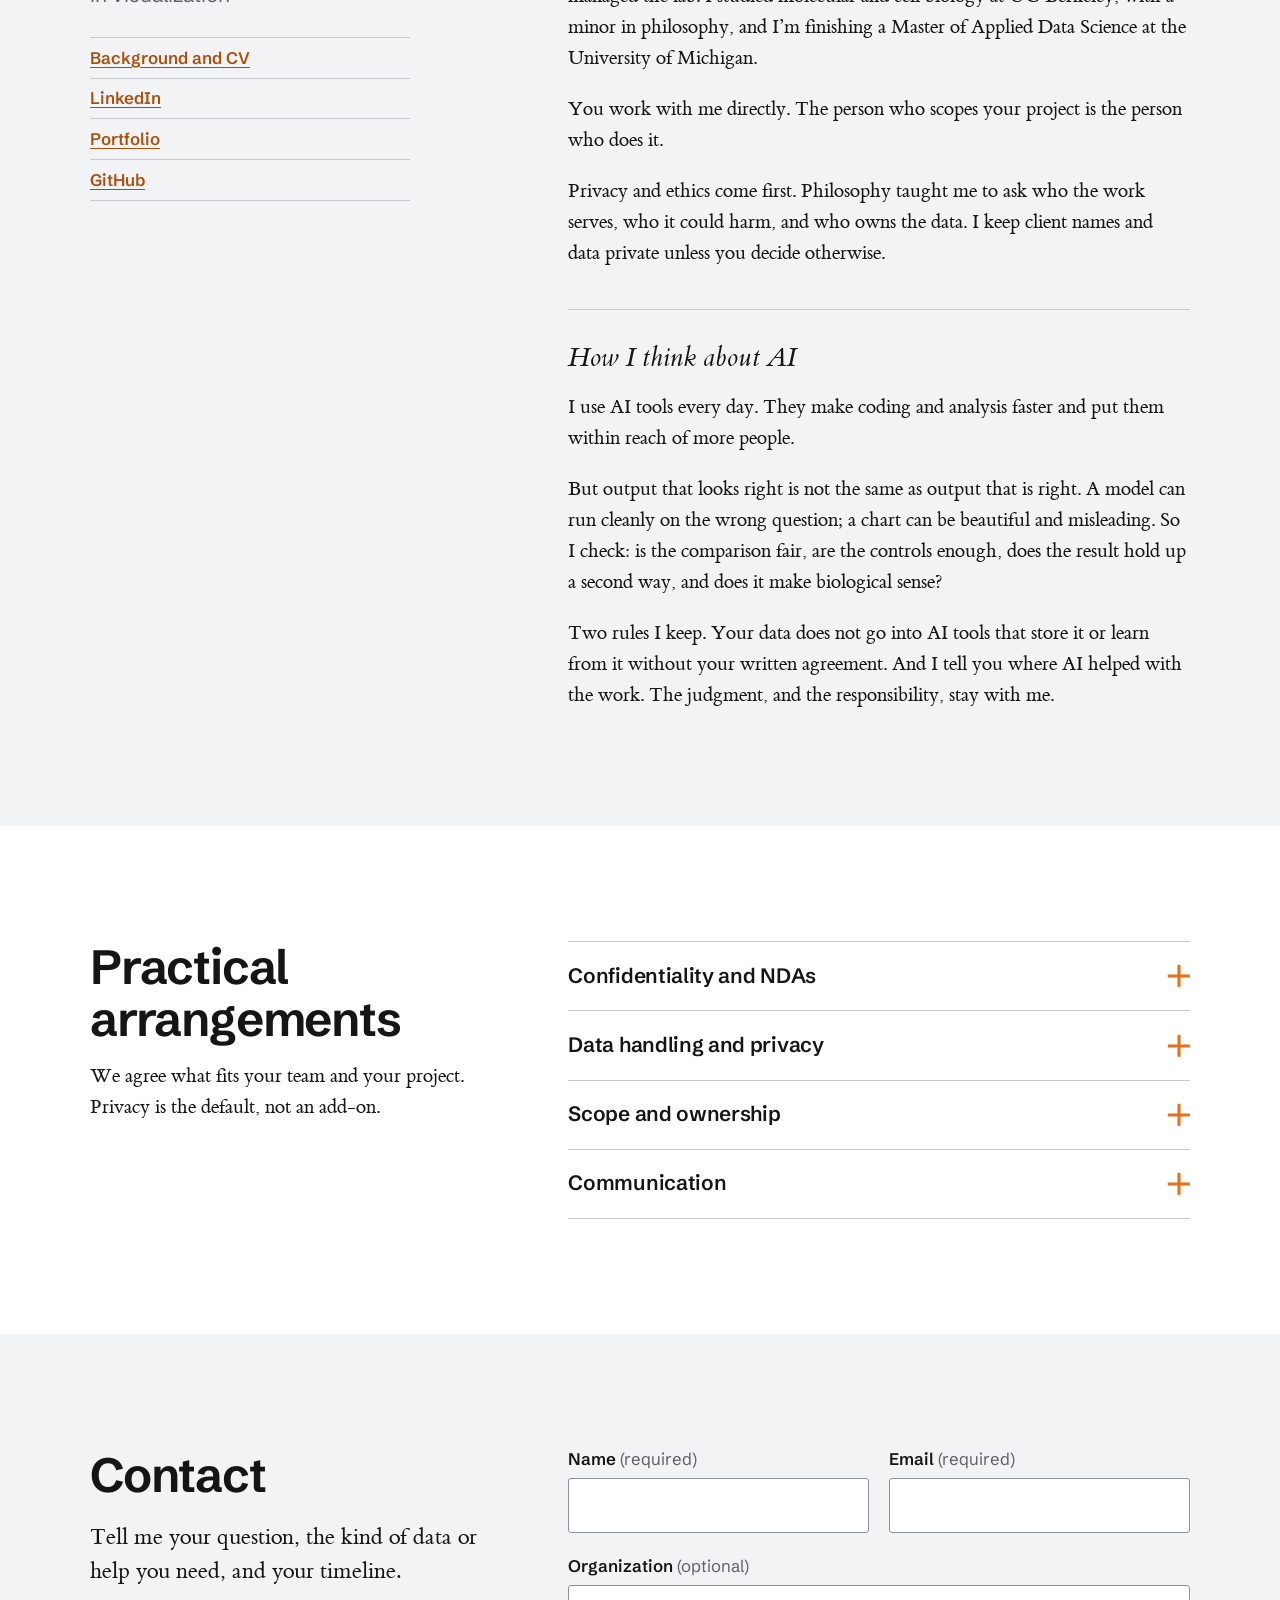
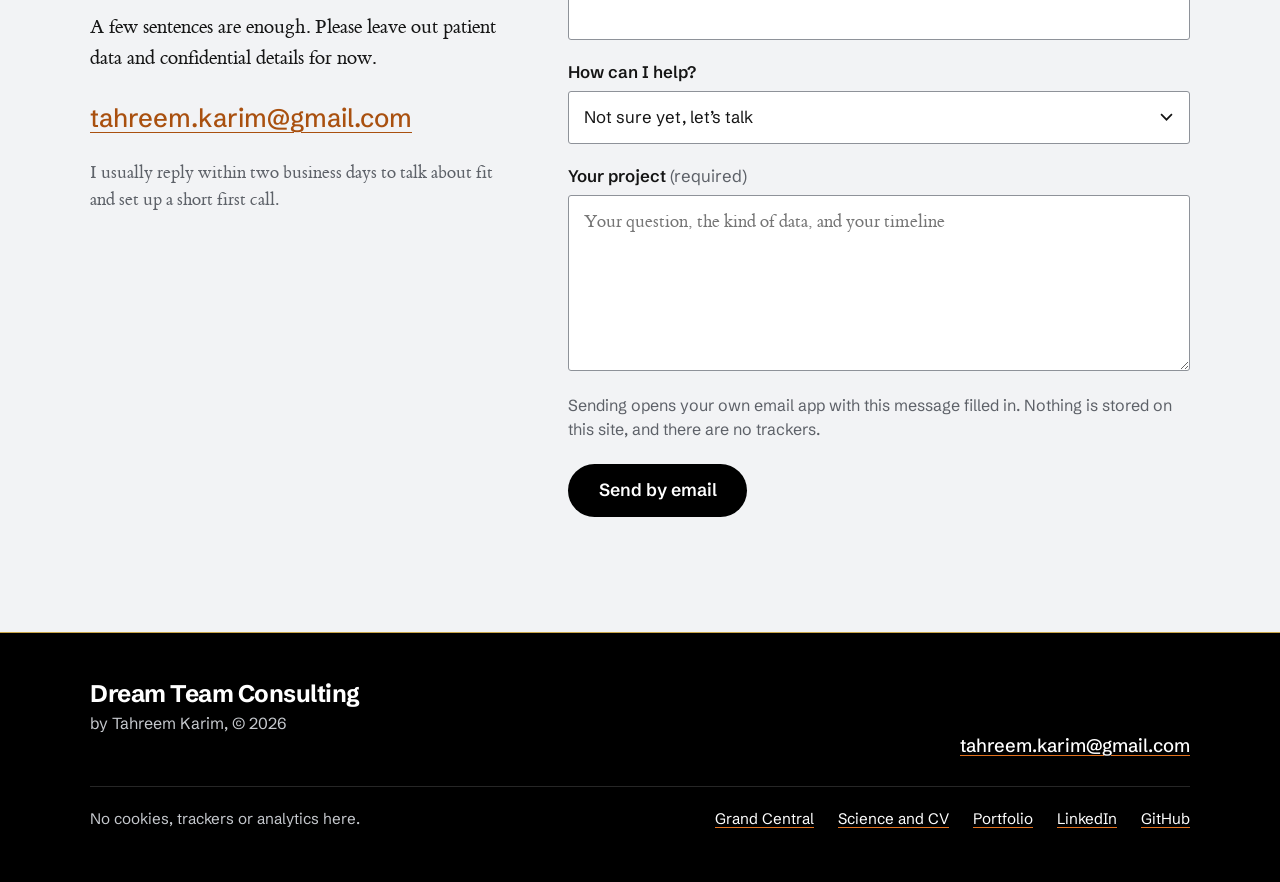
==== commit 6ffc3448: "Update index.html" ====
--- a/index.html
+++ b/index.html
@@ -5,25 +5,25 @@
 <meta name="viewport" content="width=device-width, initial-scale=1">
 <title>Dream Team Consulting | Tahreem Karim, computational biologist</title>
 <meta name="description" content="Computational solutions to biological problems. Need-based tools, information visualization, analysis review and ongoing research support for healthcare, biotech and conservation teams.">
-<link rel="canonical" href="https://www.tahreemkarim.xyz/consulting/">
+<link rel="canonical" href="https://consulting.tahreemkarim.xyz/">
 <meta name="theme-color" content="#000000">
 <meta property="og:type" content="website">
 <meta property="og:site_name" content="Dream Team Consulting">
 <meta property="og:title" content="Dream Team Consulting: Computational Solutions to Biological Problems">
 <meta property="og:description" content="Tahreem Karim, computational biologist. Tools, visualization, analysis review and research support across healthcare, biotech and conservation.">
-<meta property="og:url" content="https://www.tahreemkarim.xyz/consulting/">
-<meta property="og:image" content="https://www.tahreemkarim.xyz/consulting/assets/img/og-card.jpg">
+<meta property="og:url" content="https://consulting.tahreemkarim.xyz/">
+<meta property="og:image" content="https://consulting.tahreemkarim.xyz/assets/img/og-card.jpg">
 <meta property="og:image:width" content="1200">
 <meta property="og:image:height" content="630">
 <meta property="og:image:alt" content="Fluorescently tagged cells on black, with the words Computational Solutions to Biological Problems">
 <meta name="twitter:card" content="summary_large_image">
 <link rel="icon" href="data:image/svg+xml,%3Csvg xmlns='http://www.w3.org/2000/svg' viewBox='0 0 32 32'%3E%3Crect width='32' height='32' rx='7' fill='%23000'/%3E%3Ccircle cx='16' cy='16' r='7' fill='%23e2711d'/%3E%3C/svg%3E">
-<link rel="preload" href="/consulting/assets/fonts/schibsted-grotesk.woff2" as="font" type="font/woff2" crossorigin>
-<link rel="preload" href="/consulting/assets/fonts/et-book-roman.woff2" as="font" type="font/woff2" crossorigin>
-<link rel="stylesheet" href="/consulting/assets/site.css">
+<link rel="preload" href="/assets/fonts/schibsted-grotesk.woff2" as="font" type="font/woff2" crossorigin>
+<link rel="preload" href="/assets/fonts/et-book-roman.woff2" as="font" type="font/woff2" crossorigin>
+<link rel="stylesheet" href="/assets/site.css">
 <script>document.documentElement.classList.add("js")</script>
 <script type="application/ld+json">
-{"@context":"https://schema.org","@type":"ProfessionalService","name":"Dream Team Consulting","url":"https://www.tahreemkarim.xyz/consulting/","description":"Computational solutions to biological problems.","email":"mailto:tahreem.karim@gmail.com","areaServed":"Worldwide","founder":{"@type":"Person","name":"Tahreem Karim","jobTitle":"Computational biologist","url":"https://www.tahreemkarim.xyz/science","sameAs":["https://www.linkedin.com/in/tahreem-karim/","https://github.com/TahreemK13","https://portfolio.tahreemkarim.xyz"]}}
+{"@context":"https://schema.org","@type":"ProfessionalService","name":"Dream Team Consulting","url":"https://consulting.tahreemkarim.xyz/","description":"Computational solutions to biological problems.","email":"mailto:tahreem.karim@gmail.com","areaServed":"Worldwide","founder":{"@type":"Person","name":"Tahreem Karim","jobTitle":"Computational biologist","url":"https://www.tahreemkarim.xyz/science","sameAs":["https://www.linkedin.com/in/tahreem-karim/","https://github.com/TahreemK13","https://portfolio.tahreemkarim.xyz"]}}
 </script>
 </head>
 <body>
@@ -31,18 +31,18 @@
 
 <header class="site-head">
   <div class="wrap head-row">
-    <a class="brand" href="/consulting/">
+    <a class="brand" href="/">
       <span class="brand-name">Dream Team</span>
       <span class="brand-by">consulting by Tahreem Karim</span>
     </a>
     <button class="menu-btn" type="button" aria-expanded="false" aria-controls="site-nav">Menu</button>
     <nav id="site-nav" class="site-nav" aria-label="Main">
       <ul class="nav-list">
-        <li><a class="nav-link" href="/consulting/#services">Services</a></li>
+        <li><a class="nav-link" href="/#services">Services</a></li>
         <li class="dd">
           <button class="dd-btn" type="button" aria-expanded="false" aria-controls="dd-projects">Projects <svg class="chev" viewBox="0 0 12 8" aria-hidden="true"><path d="M1 1l5 5 5-5" fill="none" stroke="currentColor" stroke-width="1.8"/></svg></button>
           <ul class="dd-menu" id="dd-projects">
-            <li><a href="/consulting/#projects">Consulting projects</a></li>
+            <li><a href="/#projects">Consulting projects</a></li>
             <li class="sep" role="separator"></li>
             <li><a href="https://portfolio.tahreemkarim.xyz">Portfolio</a></li>
             <li><a href="https://github.com/TahreemK13">GitHub</a></li>
@@ -55,11 +55,11 @@
             <li><a href="https://garden.tahreemkarim.xyz">Digital garden</a></li>
           </ul>
         </li>
-        <li><a class="nav-link" href="/science">About</a></li>
+        <li><a class="nav-link" href="https://www.tahreemkarim.xyz/science">About</a></li>
         <li class="dd">
           <button class="dd-btn contact" type="button" aria-expanded="false" aria-controls="dd-contact">Contact <svg class="chev" viewBox="0 0 12 8" aria-hidden="true"><path d="M1 1l5 5 5-5" fill="none" stroke="currentColor" stroke-width="1.8"/></svg></button>
           <ul class="dd-menu right" id="dd-contact">
-            <li><a href="/consulting/#contact">Send an enquiry</a></li>
+            <li><a href="/#contact">Send an enquiry</a></li>
             <li><a href="mailto:tahreem.karim@gmail.com">Email me<small>tahreem.karim@gmail.com</small></a></li>
             <li class="sep" role="separator"></li>
             <li><a href="https://www.tahreemkarim.xyz/">Grand Central<small>my home site</small></a></li>
@@ -85,8 +85,8 @@
       <a class="btn" href="#contact">Discuss your project</a>
     </div>
     <figure class="hero-fig">
-      <img src="/consulting/assets/img/cells-1200.webp"
-           srcset="/consulting/assets/img/cells-720.webp 720w, /consulting/assets/img/cells-1200.webp 1200w"
+      <img src="/assets/img/cells-1200.webp"
+           srcset="/assets/img/cells-720.webp 720w, /assets/img/cells-1200.webp 1200w"
            sizes="(min-width: 861px) 520px, 90vw" width="1200" height="994" fetchpriority="high"
            alt="A tight cluster of cells under fluorescence: nuclei in blue, some ringed in green, cell borders in magenta.">
       <figcaption>Fluorescently tagged cells, from my years at the bench.</figcaption>
@@ -156,10 +156,10 @@
               <li><a href="https://www.tahreemkarim.xyz/">Grand Central, a subway map of my own websites</a></li>
             </ul>
             <div class="deliver"><h4>Typical deliverables</h4><p>Publication-ready figures or an interactive dashboard, with the data and code to rebuild them.</p></div>
-            <p class="more"><a href="/consulting-infovis/">More about information visualization</a></p>
+            <p class="more"><a href="/infovis/">More about information visualization</a></p>
           </div>
           <figure class="fig">
-            <img src="/consulting/assets/img/proj-datacenters.webp" width="960" height="635" loading="lazy"
+            <img src="/assets/img/proj-datacenters.webp" width="960" height="635" loading="lazy"
                  alt="US county map. Most counties are dark blue; yellow and orange clusters mark likely data center sites near major metro areas.">
             <figcaption>Predicted likelihood that each US county hosts a data center. Team project, University of Michigan.</figcaption>
           </figure>
@@ -240,12 +240,12 @@
       <p>A few examples. Client names and data stay private unless the client agrees otherwise.</p>
     </div>
     <!-- To give a text-only project a screenshot: add
-         <figure class="shot"><img src="/consulting/assets/img/NAME.webp" width="960" height="600" loading="lazy" alt="What the image shows"></figure>
+         <figure class="shot"><img src="/assets/img/NAME.webp" width="960" height="600" loading="lazy" alt="What the image shows"></figure>
          as the first thing inside its <li>, then remove "text-only" from the <li>'s class.
          Images look best around 960 x 600 px, saved as .webp. -->
     <ul class="projects">
       <li class="project">
-        <figure class="shot"><img src="/consulting/assets/img/proj-datacenters.webp" width="960" height="635" loading="lazy" alt="County map of the United States colored by predicted data center likelihood."></figure>
+        <figure class="shot"><img src="/assets/img/proj-datacenters.webp" width="960" height="635" loading="lazy" alt="County map of the United States colored by predicted data center likelihood."></figure>
         <div class="project-body">
           <p class="sector">Information visualization</p>
           <h3>AI law and data center siting</h3>
@@ -255,7 +255,7 @@
         </div>
       </li>
       <li class="project">
-        <figure class="shot"><img src="/consulting/assets/img/proj-agingmarkers.webp" width="960" height="600" loading="lazy" alt="Multi-panel chart of skin aging marker scores by age group across four vulvar disease states."></figure>
+        <figure class="shot"><img src="/assets/img/proj-agingmarkers.webp" width="960" height="600" loading="lazy" alt="Multi-panel chart of skin aging marker scores by age group across four vulvar disease states."></figure>
         <div class="project-body">
           <p class="sector">Hospital and academic labs</p>
           <h3>Aging biomarkers in pathology</h3>
@@ -265,7 +265,7 @@
         </div>
       </li>
       <li class="project">
-        <figure class="shot"><img src="/consulting/assets/img/proj-activism.webp" width="960" height="601" loading="lazy" alt="Waffle chart in which each box is 100,000 displaced people, for Congo, Palestine and Sudan."></figure>
+        <figure class="shot"><img src="/assets/img/proj-activism.webp" width="960" height="601" loading="lazy" alt="Waffle chart in which each box is 100,000 displaced people, for Congo, Palestine and Sudan."></figure>
         <div class="project-body">
           <p class="sector">Public-interest research</p>
           <h3>Math, Murder, and Making a Difference</h3>
@@ -332,7 +332,7 @@
       <h2 id="about-title">Tahreem Karim</h2>
       <p class="role">Computational biologist, specializing in visualization</p>
       <ul class="links-list">
-        <li><a href="/science">Background and CV</a></li>
+        <li><a href="https://www.tahreemkarim.xyz/science">Background and CV</a></li>
         <li><a href="https://www.linkedin.com/in/tahreem-karim/">LinkedIn</a></li>
         <li><a href="https://portfolio.tahreemkarim.xyz">Portfolio</a></li>
         <li><a href="https://github.com/TahreemK13">GitHub</a></li>
@@ -449,7 +449,7 @@
       <p>No cookies, trackers or analytics here.</p>
       <ul class="foot-links">
         <li><a href="https://www.tahreemkarim.xyz/">Grand Central</a></li>
-        <li><a href="/science">Science and CV</a></li>
+        <li><a href="https://www.tahreemkarim.xyz/science">Science and CV</a></li>
         <li><a href="https://portfolio.tahreemkarim.xyz">Portfolio</a></li>
         <li><a href="https://www.linkedin.com/in/tahreem-karim/">LinkedIn</a></li>
         <li><a href="https://github.com/dreamteam-tahreemkarim">GitHub</a></li>
@@ -458,6 +458,6 @@
   </div>
 </footer>
 
-<script src="/consulting/assets/site.js" defer></script>
+<script src="/assets/site.js" defer></script>
 </body>
 </html>
--- a/assets/site.css
+++ b/assets/site.css
@@ -0,0 +1,345 @@
+/* Dream Team Consulting: shared styles for /consulting and /consulting-infovis.
+   Palette from the brief: white, black, balloon orange, gold, silver.
+   Type: ET Book (Tufte's face) for reading, Schibsted Grotesk for headings and controls.
+   Fonts are self-hosted: no requests to font services, no trackers. */
+
+@font-face { font-family: "ET Book"; src: url("fonts/et-book-roman.woff2") format("woff2"); font-weight: 400; font-style: normal; font-display: swap; }
+@font-face { font-family: "ET Book"; src: url("fonts/et-book-italic.woff2") format("woff2"); font-weight: 400; font-style: italic; font-display: swap; }
+@font-face { font-family: "ET Book"; src: url("fonts/et-book-bold.woff2") format("woff2"); font-weight: 700; font-style: normal; font-display: swap; }
+@font-face { font-family: "Schibsted Grotesk"; src: url("fonts/schibsted-grotesk.woff2") format("woff2"); font-weight: 400 900; font-style: normal; font-display: swap; }
+
+:root {
+  /* color */
+  --paper: #ffffff;
+  --ink: #151515;            /* body text, 18:1 on white */
+  --black: #000000;          /* header, hero, footer */
+  --orange: #e2711d;         /* balloon orange: buttons, icons, rules (6.6:1 on black) */
+  --orange-ink: #a9500f;     /* orange text on white or mist (5.5:1) */
+  --gold: #c9a548;           /* gold on black (9:1) */
+  --gold-ink: #8a6a1c;       /* gold text on white (5:1) */
+  --silver: #c6c9ce;         /* hairlines */
+  --silver-line: #8e9299;    /* form borders: 3:1 on white */
+  --mist: #f2f3f5;           /* alternate sections */
+  --graphite: #5d6168;       /* secondary text (5.6:1 on mist) */
+  --on-black: #e9e9ea;       /* body text on black */
+
+  /* type */
+  --serif: "ET Book", Palatino, "Palatino Linotype", "Book Antiqua", Georgia, serif;
+  --sans: "Schibsted Grotesk", "Helvetica Neue", Arial, system-ui, sans-serif;
+
+  /* space */
+  --wrap: 1180px;
+  --gutter: clamp(1.25rem, 4vw, 2.5rem);
+  --section: clamp(4rem, 9vw, 7.5rem);
+  --head-h: 4.5rem;
+  --ease: cubic-bezier(.2, .7, .2, 1);
+}
+
+*, *::before, *::after { box-sizing: border-box; }
+html { scroll-behavior: smooth; -webkit-text-size-adjust: 100%; }
+body {
+  margin: 0;
+  font: 400 1.25rem/1.55 var(--serif);   /* ET Book runs small: 20px reads like 17px */
+  color: var(--ink);
+  background: var(--paper);
+  -webkit-font-smoothing: antialiased;
+  text-rendering: optimizeLegibility;
+}
+img { display: block; max-width: 100%; height: auto; }
+h1, h2, h3, h4 { font-family: var(--sans); color: inherit; text-wrap: balance; margin: 0; }
+p { margin: 0 0 1em; text-wrap: pretty; }
+p:last-child { margin-bottom: 0; }
+ul, ol { margin: 0; padding: 0; }
+::selection { background: var(--orange); color: var(--black); }
+
+a { color: var(--orange-ink); text-decoration: underline; text-decoration-thickness: 1px; text-underline-offset: .18em; }
+a:hover { color: var(--black); text-decoration-color: var(--orange); text-decoration-thickness: 2px; }
+:focus-visible { outline: 3px solid var(--orange); outline-offset: 3px; border-radius: 2px; }
+
+.wrap { max-width: var(--wrap); margin-inline: auto; padding-inline: var(--gutter); }
+.skip { position: absolute; left: 1rem; top: -4rem; z-index: 100; padding: .6rem 1rem; background: var(--orange); color: var(--black); font: 600 1rem var(--sans); text-decoration: none; }
+.skip:focus { top: 1rem; }
+[id] { scroll-margin-top: calc(var(--head-h) + 1rem); }
+
+/* ------------------------------------------------------------------ header */
+.site-head { position: sticky; top: 0; z-index: 50; background: var(--black); color: #fff; }
+.head-row { display: flex; align-items: center; justify-content: space-between; gap: 2rem; min-height: var(--head-h); }
+.brand { display: flex; flex-direction: column; color: #fff; text-decoration: none; line-height: 1; }
+.brand:hover { color: #fff; }
+.brand-name { font: 700 1.6rem/1 var(--sans); letter-spacing: -.02em; }
+.brand-by { margin-top: .3rem; font: 400 .85rem/1 var(--sans); color: var(--silver); letter-spacing: .01em; }
+
+.site-nav { font-family: var(--sans); }
+.nav-list { display: flex; align-items: center; gap: .25rem; list-style: none; }
+.nav-list > li { position: relative; }
+.nav-link, .dd-btn {
+  display: inline-flex; align-items: center; gap: .4rem;
+  padding: .6rem .9rem; border: 0; background: none; cursor: pointer;
+  font: 500 1.05rem/1.2 var(--sans); color: #fff; text-decoration: none;
+}
+.nav-link:hover, .dd-btn:hover { color: var(--orange); text-decoration: none; }
+.chev { width: .7rem; height: .7rem; transition: transform .2s var(--ease); }
+.dd-btn[aria-expanded="true"] .chev { transform: rotate(180deg); }
+.dd-btn.contact { margin-left: .75rem; padding: .65rem 1.2rem; border: 1.5px solid var(--orange); border-radius: 999px; }
+.dd-btn.contact:hover, .dd-btn.contact[aria-expanded="true"] { background: var(--orange); color: var(--black); }
+
+.dd-menu {
+  position: absolute; top: calc(100% + .5rem); left: 0; min-width: 15.5rem;
+  padding: .5rem 0; list-style: none;
+  background: var(--paper); border: 1px solid var(--silver-line); border-top: 3px solid var(--orange);
+}
+.dd-menu.right { left: auto; right: 0; }
+.js .dd-menu { display: none; }
+.js .dd.open .dd-menu { display: block; }
+.dd-menu a { display: block; padding: .55rem 1.1rem; font: 400 1rem/1.35 var(--sans); color: var(--ink); text-decoration: none; }
+.dd-menu a:hover { background: var(--mist); color: var(--orange-ink); }
+.dd-menu .sep { margin: .4rem 1.1rem; border-top: 1px solid var(--silver); }
+.dd-menu small { display: block; font-size: .8rem; color: var(--graphite); }
+
+.menu-btn { display: none; }
+
+@media (max-width: 860px) {
+  .menu-btn {
+    display: inline-flex; align-items: center; gap: .5rem; padding: .55rem 1rem;
+    border: 1.5px solid var(--orange); border-radius: 999px; background: none; color: #fff;
+    font: 500 1rem/1 var(--sans); cursor: pointer;
+  }
+  .menu-btn[aria-expanded="true"] { background: var(--orange); color: var(--black); }
+  .js .site-nav { display: none; }
+  .js .site-nav.open { display: block; }
+  .site-nav {
+    position: absolute; top: 100%; left: 0; right: 0;
+    max-height: calc(100dvh - var(--head-h)); overflow-y: auto;
+    background: var(--black); border-top: 1px solid #2a2a2a; border-bottom: 2px solid var(--orange); padding: .5rem var(--gutter) 1.5rem;
+  }
+  .nav-list { flex-direction: column; align-items: stretch; gap: 0; }
+  .nav-list > li { border-bottom: 1px solid #2a2a2a; }
+  .nav-link, .dd-btn { width: 100%; justify-content: space-between; padding: 1rem 0; font-size: 1.2rem; }
+  .dd-btn.contact { margin: 0; padding: 1rem 0; border: 0; border-radius: 0; }
+  .dd-btn.contact:hover, .dd-btn.contact[aria-expanded="true"] { background: none; color: var(--orange); }
+  .dd-menu, .dd-menu.right { position: static; min-width: 0; padding: 0 0 .75rem; background: none; border: 0; }
+  .dd-menu a { padding: .5rem 0 .5rem 1rem; color: var(--on-black); font-size: 1.05rem; }
+  .dd-menu a:hover { background: none; color: var(--orange); }
+  .dd-menu small { color: var(--silver); }
+  .dd-menu .sep { border-color: #2a2a2a; margin-inline: 1rem 0; }
+}
+
+/* ------------------------------------------------------------------ buttons */
+.btn {
+  display: inline-block; padding: 1rem 1.9rem; border-radius: 999px;
+  background: var(--orange); color: var(--black);
+  font: 600 1.1rem/1.2 var(--sans); text-decoration: none; border: 0; cursor: pointer;
+  transition: background-color .2s, color .2s;
+}
+.btn:hover { background: #fff; color: var(--black); text-decoration: none; }
+.on-light .btn:hover, .btn.dark:hover { background: var(--black); color: #fff; }
+.btn.dark { background: var(--black); color: #fff; }
+.btn.dark:hover { background: var(--orange); color: var(--black); }
+
+/* ------------------------------------------------------------------ hero */
+.hero { background: var(--black); color: #fff; padding-block: clamp(3.5rem, 8vw, 6.5rem) clamp(3.5rem, 7vw, 6rem); overflow: hidden; }
+.hero-grid { display: grid; grid-template-columns: minmax(0, 1.15fr) minmax(0, 1fr); gap: clamp(2rem, 5vw, 4.5rem); align-items: center; }
+.hero h1 {
+  font: 700 clamp(2.6rem, 1.4rem + 4.4vw, 4.75rem)/1.0 var(--sans);
+  letter-spacing: -.035em; max-width: 13ch;
+}
+.hero .lead { margin-top: 1.75rem; font-size: clamp(1.35rem, 1.2rem + .6vw, 1.6rem); line-height: 1.4; color: #fff; max-width: 34ch; }
+.hero p { color: var(--on-black); max-width: 42rem; }
+.hero .btn { margin-top: 1.5rem; }
+.hero-fig { margin: 0; justify-self: center; width: 100%; max-width: 560px; }
+.hero-fig img { width: 100%; }
+.hero-fig figcaption { margin-top: .5rem; font: 400 .9rem/1.4 var(--sans); color: var(--gold); text-align: right; }
+
+/* ------------------------------------------------------------------ experience banner */
+.credits { background: var(--mist); border-bottom: 1px solid var(--silver); }
+.credits-row { display: flex; flex-direction: column; gap: .35rem; padding-block: 1.4rem 1.5rem; }
+.credits-label { font: 600 1rem/1.4 var(--sans); color: var(--gold-ink); }
+.credits-list { display: flex; flex-wrap: wrap; gap: .3rem 1.6rem; list-style: none; font: 500 1.06rem/1.4 var(--sans); color: var(--ink); }
+
+/* ------------------------------------------------------------------ sections */
+.section { padding-block: var(--section); }
+.section.tint { background: var(--mist); }
+.section-head { max-width: 46rem; margin-bottom: clamp(2rem, 4vw, 3rem); }
+.section-head h2, .h2 { font: 650 clamp(2.1rem, 1.5rem + 2vw, 3rem)/1.08 var(--sans); letter-spacing: -.025em; }
+.section-head p { margin-top: 1rem; color: var(--ink); font-size: 1.35rem; line-height: 1.5; }
+.split { display: grid; grid-template-columns: minmax(0, 1fr) minmax(0, 1.5fr); gap: clamp(2rem, 5vw, 5rem); }
+
+/* ------------------------------------------------------------------ accordion */
+.acc { border-bottom: 1px solid var(--silver); }
+.acc-item { border-top: 1px solid var(--silver); }
+.acc-head { font: inherit; }
+.acc-btn {
+  display: grid; grid-template-columns: minmax(0, 1fr) auto; column-gap: 2rem; align-items: center;
+  width: 100%; padding: 1.75rem 0; border: 0; background: none; color: inherit; text-align: left; cursor: pointer;
+}
+.acc-title { font: 600 clamp(1.35rem, 1.1rem + .9vw, 1.75rem)/1.2 var(--sans); letter-spacing: -.015em; }
+.acc-sum { grid-column: 1; margin-top: .45rem; font: 400 1.2rem/1.45 var(--serif); color: var(--graphite); }
+.acc-icon { grid-column: 2; grid-row: 1 / span 2; position: relative; width: 1.4rem; height: 1.4rem; }
+.acc-icon::before, .acc-icon::after {
+  content: ""; position: absolute; left: 50%; top: 50%; width: 1.4rem; height: 3px; background: var(--orange);
+  transform: translate(-50%, -50%); transition: transform .3s var(--ease);
+}
+.acc-icon::after { transform: translate(-50%, -50%) rotate(90deg); }
+.acc-btn[aria-expanded="true"] .acc-icon::after { transform: translate(-50%, -50%) rotate(0deg); }
+.acc-btn:hover .acc-title { color: var(--orange-ink); }
+
+/* panels animate open; without JS they simply stay open */
+.js .acc-panel { display: grid; grid-template-rows: 0fr; visibility: hidden; transition: grid-template-rows .35s var(--ease), visibility 0s .35s; }
+.js .acc-item.open .acc-panel { grid-template-rows: 1fr; visibility: visible; transition: grid-template-rows .35s var(--ease); }
+.acc-clip { overflow: hidden; min-height: 0; }
+.acc-body { padding: 0 0 2.5rem; max-width: 72rem; }
+.acc-body.with-fig { display: grid; grid-template-columns: minmax(0, 1.35fr) minmax(0, 1fr); gap: clamp(1.5rem, 4vw, 3.5rem); align-items: start; }
+.acc-text > * + * { margin-top: 1.1rem; }
+.acc-text p { max-width: 40rem; }
+.acc.compact .acc-btn { padding: 1.35rem 0; }
+.acc.compact .acc-title { font-size: 1.3rem; }
+.acc.compact .acc-body { padding-bottom: 1.75rem; }
+
+.areas { display: grid; grid-template-columns: repeat(2, minmax(0, 1fr)); gap: .3rem 2rem; list-style: none; font: 500 1.02rem/1.45 var(--sans); }
+.areas li { position: relative; padding-left: 1.1rem; }
+.areas li::before { content: ""; position: absolute; left: 0; top: .55em; width: .45rem; height: .45rem; background: var(--orange); }
+.deliver { padding: 1.25rem 1.5rem; background: var(--mist); border-left: 3px solid var(--orange); }
+.deliver h4 { font: 600 1.05rem/1.3 var(--sans); margin-bottom: .4rem; }
+.deliver p { font-size: 1.15rem; }
+.more { font: 600 1.05rem/1.3 var(--sans); }
+.links-list { list-style: none; }
+.links-list li { padding: .35rem 0; border-top: 1px solid var(--silver); font-size: 1.15rem; }
+.links-list li:last-child { border-bottom: 1px solid var(--silver); }
+
+figure { margin: 0; }
+.fig img { width: 100%; border: 1px solid var(--silver); background: var(--mist); }
+.fig figcaption { margin-top: .5rem; font: 400 .95rem/1.4 var(--sans); color: var(--graphite); }
+
+/* ------------------------------------------------------------------ projects */
+.projects { display: grid; grid-template-columns: repeat(3, minmax(0, 1fr)); gap: clamp(1.25rem, 2.5vw, 2rem); list-style: none; }
+.project { display: flex; flex-direction: column; background: var(--paper); border-top: 3px solid var(--orange); }
+.project .shot { aspect-ratio: 16 / 10; overflow: hidden; border-bottom: 1px solid var(--silver); background: #0d0d0d; }
+.project .shot img { width: 100%; height: 100%; object-fit: cover; object-position: center top; }
+.project-body { display: flex; flex-direction: column; gap: .8rem; padding: 1.5rem 1.6rem 1.75rem; flex: 1; }
+.project-body > * { margin: 0; }
+.sector { font: 600 .98rem/1.3 var(--sans); color: var(--orange-ink); }
+.project h3 { font: 600 1.4rem/1.2 var(--sans); letter-spacing: -.012em; }
+.project p { font-size: 1.15rem; line-height: 1.5; }
+.project .credit { font-size: 1rem; color: var(--graphite); }
+.project-links { display: flex; flex-wrap: wrap; gap: .4rem 1.4rem; margin-top: auto; padding-top: .4rem; font: 600 1rem/1.4 var(--sans); }
+/* Projects without a screenshot yet: a lighter, text-only treatment.
+   To add one, put a <figure class="shot"> first and remove the "text-only" class. */
+.project.text-only { background: none; border-top: 1px solid var(--silver-line); }
+.project.text-only .project-body { padding-inline: 0; }
+
+/* ------------------------------------------------------------------ how it works */
+.scoping { display: grid; grid-template-columns: minmax(0, 1fr) minmax(0, 1fr); gap: clamp(1.5rem, 4vw, 4rem); padding: clamp(1.75rem, 4vw, 3.25rem); border: 1px solid var(--silver-line); background: var(--paper); }
+.scoping h3 { font: 650 clamp(1.6rem, 1.3rem + 1vw, 2.1rem)/1.15 var(--sans); letter-spacing: -.02em; margin-bottom: 1rem; }
+.scoping h4 { font: 600 1.2rem/1.3 var(--sans); margin-bottom: .75rem; }
+.scoping .more { display: inline-block; margin-top: 1.25rem; }
+.steps { display: grid; grid-template-columns: repeat(4, minmax(0, 1fr)); gap: clamp(1.25rem, 3vw, 2.5rem); margin-top: clamp(2.5rem, 5vw, 4rem); list-style: none; counter-reset: step; }
+.steps li { counter-increment: step; }
+.steps li::before {
+  content: counter(step, decimal-leading-zero); display: block; padding-bottom: .7rem; margin-bottom: 1.1rem;
+  border-bottom: 2px solid var(--orange); font: 600 1.6rem/1 var(--sans); color: var(--gold-ink); font-variant-numeric: tabular-nums;
+}
+.steps h3 { font: 600 1.3rem/1.25 var(--sans); margin-bottom: .5rem; }
+.steps p { font-size: 1.15rem; }
+
+/* ------------------------------------------------------------------ background */
+.who h2 { font: 650 clamp(2.1rem, 1.5rem + 2vw, 3rem)/1.05 var(--sans); letter-spacing: -.025em; }
+.who .role { margin-top: .75rem; font: 400 1.3rem/1.4 var(--sans); color: var(--graphite); }
+.who .links-list { margin-top: 1.75rem; max-width: 20rem; font-family: var(--sans); }
+.who .links-list a { font: 600 1.05rem/1.4 var(--sans); }
+.bio p { max-width: 40rem; }
+.editorial { margin-top: 2.5rem; padding-top: 2rem; border-top: 1px solid var(--silver); }
+.editorial h3 { font: italic 400 1.75rem/1.2 var(--serif); margin-bottom: 1rem; letter-spacing: 0; }
+
+/* ------------------------------------------------------------------ contact */
+.contact-text .big { font-size: 1.45rem; line-height: 1.45; }
+.contact-text .email { display: inline-block; margin: .5rem 0 1.5rem; font: 500 clamp(1.25rem, 1rem + 1vw, 1.6rem)/1.3 var(--sans); }
+.contact-text .note { font-size: 1.1rem; color: var(--graphite); }
+.form { display: grid; grid-template-columns: repeat(2, minmax(0, 1fr)); gap: 1.4rem 1.25rem; font-family: var(--sans); }
+.field { display: flex; flex-direction: column; gap: .45rem; }
+.field.full { grid-column: 1 / -1; }
+.field label { font: 600 1.05rem/1.3 var(--sans); }
+.field label span { font-weight: 400; color: var(--graphite); }
+.field input, .field select, .field textarea {
+  width: 100%; padding: .85rem .9rem; border: 1px solid var(--silver-line); border-radius: 3px;
+  background: var(--paper); color: var(--ink); font: 400 1.15rem/1.4 var(--serif);
+}
+.field select { font-family: var(--sans); font-size: 1.05rem; appearance: none; padding-right: 2.5rem;
+  background: var(--paper) url("data:image/svg+xml,%3Csvg xmlns='http://www.w3.org/2000/svg' viewBox='0 0 12 8'%3E%3Cpath d='M1 1l5 5 5-5' fill='none' stroke='%23151515' stroke-width='1.6'/%3E%3C/svg%3E") no-repeat right 1rem center / .8rem; }
+.field textarea { min-height: 11rem; resize: vertical; }
+.field input:focus, .field select:focus, .field textarea:focus { outline: 2px solid var(--orange); outline-offset: 1px; border-color: var(--black); }
+.form .fine { grid-column: 1 / -1; font: 400 1rem/1.5 var(--sans); color: var(--graphite); margin: 0; }
+.form .actions { grid-column: 1 / -1; display: flex; flex-wrap: wrap; align-items: center; gap: 1rem 1.5rem; }
+.form-status { font: 500 1rem/1.4 var(--sans); color: var(--ink); }
+
+/* ------------------------------------------------------------------ subpage */
+.page-hero { background: var(--mist); padding-block: clamp(3rem, 7vw, 5.5rem); border-bottom: 1px solid var(--silver); }
+.crumb { font: 500 1rem/1.4 var(--sans); margin-bottom: 1.25rem; }
+.crumb a { color: var(--orange-ink); }
+.page-hero h1 { font: 700 clamp(2.5rem, 1.5rem + 3.6vw, 4.25rem)/1.02 var(--sans); letter-spacing: -.035em; max-width: 16ch; }
+.page-hero .lead { margin-top: 1.5rem; font-size: clamp(1.35rem, 1.2rem + .6vw, 1.6rem); line-height: 1.45; max-width: 38ch; }
+.page-hero .btn { margin-top: 2rem; }
+.prose { max-width: 44rem; }
+.prose h2 { font: 650 clamp(1.9rem, 1.4rem + 1.6vw, 2.6rem)/1.12 var(--sans); letter-spacing: -.02em; margin: 0 0 1.25rem; }
+.prose h3 { font: 600 1.4rem/1.25 var(--sans); margin: 2.25rem 0 .6rem; }
+.prose .q { font-size: clamp(1.8rem, 1.3rem + 1.6vw, 2.5rem); }
+.prose ul.ticks { list-style: none; margin: 0 0 1.25rem; }
+.prose ul.ticks li { position: relative; padding: .55rem 0 .55rem 1.6rem; border-top: 1px solid var(--silver); }
+.prose ul.ticks li:last-child { border-bottom: 1px solid var(--silver); }
+.prose ul.ticks li::before { content: ""; position: absolute; left: 0; top: 1.15rem; width: .55rem; height: .55rem; background: var(--orange); }
+.label { font: 600 1rem/1.3 var(--sans); color: var(--orange-ink); margin-bottom: .75rem; }
+.callout { margin-block: clamp(2.5rem, 5vw, 3.5rem); padding: clamp(1.75rem, 4vw, 3rem); background: var(--mist); border-left: 3px solid var(--orange); max-width: 52rem; }
+.callout h2 { font: 650 clamp(1.6rem, 1.3rem + 1vw, 2.1rem)/1.15 var(--sans); letter-spacing: -.02em; margin-bottom: 1rem; }
+.callout .btn { margin-top: 1.5rem; }
+.gallery { display: grid; grid-template-columns: repeat(3, minmax(0, 1fr)); gap: 2.25rem clamp(1.25rem, 2.5vw, 2rem); list-style: none; margin-top: 2rem; }
+.gallery .shot { aspect-ratio: 16 / 10; overflow: hidden; border: 1px solid var(--silver); background: #0d0d0d; }
+.gallery .shot img { width: 100%; height: 100%; object-fit: cover; object-position: center top; }
+.gallery h3 { font: 600 1.25rem/1.25 var(--sans); margin: 1rem 0 .4rem; }
+.gallery p { font-size: 1.12rem; line-height: 1.5; }
+.gallery .project-links { margin-top: .6rem; }
+.band { background: var(--black); color: #fff; padding-block: clamp(3.5rem, 7vw, 5.5rem); }
+.band h2 { font: 650 clamp(2rem, 1.5rem + 2vw, 3rem)/1.08 var(--sans); letter-spacing: -.025em; }
+.band p { margin-top: 1rem; color: var(--on-black); max-width: 40rem; }
+.band .btn { margin-top: 1.75rem; }
+
+.ph-grid { display: grid; grid-template-columns: minmax(0, 1.1fr) minmax(0, 1fr); gap: clamp(2rem, 5vw, 4.5rem); align-items: center; }
+.make-title { margin-top: clamp(3rem, 6vw, 4.5rem); }
+.makes { display: grid; grid-template-columns: repeat(2, minmax(0, 1fr)); gap: 2.25rem clamp(2rem, 4vw, 3.5rem); max-width: 66rem; margin-top: 1.75rem; }
+.makes > div { padding-top: 1rem; border-top: 2px solid var(--orange); }
+.makes h3 { font: 600 1.35rem/1.25 var(--sans); margin-bottom: .6rem; }
+.prose .recv-title { margin-top: clamp(3rem, 6vw, 4.5rem); }
+
+/* ------------------------------------------------------------------ footer */
+.site-foot { background: var(--black); color: var(--on-black); border-top: 1px solid var(--gold); font-family: var(--sans); }
+.foot-row { display: flex; flex-wrap: wrap; align-items: flex-end; justify-content: space-between; gap: 1.5rem 3rem; padding-block: 3rem 1.75rem; }
+.foot-brand { font: 700 1.5rem/1.1 var(--sans); color: #fff; letter-spacing: -.02em; }
+.foot-brand span { display: block; margin-top: .35rem; font: 400 1rem/1.3 var(--sans); color: var(--silver); letter-spacing: 0; }
+.site-foot a { color: #fff; text-decoration-color: var(--orange); }
+.site-foot a:hover { color: var(--orange); }
+.foot-mail { font: 500 1.15rem/1.3 var(--sans); }
+.foot-small { display: flex; flex-wrap: wrap; justify-content: space-between; gap: .75rem 2rem; padding-block: 1.25rem 2.25rem; border-top: 1px solid #262626; font-size: .95rem; color: var(--silver); }
+.foot-links { display: flex; flex-wrap: wrap; gap: .4rem 1.5rem; list-style: none; }
+
+/* ------------------------------------------------------------------ responsive */
+@media (max-width: 1020px) {
+  .projects, .gallery { grid-template-columns: repeat(2, minmax(0, 1fr)); }
+  .steps { grid-template-columns: repeat(2, minmax(0, 1fr)); row-gap: 2.5rem; }
+}
+@media (max-width: 860px) {
+  .hero-grid { grid-template-columns: 1fr; }
+  .hero-fig { max-width: 440px; }
+  .split, .scoping, .acc-body.with-fig, .ph-grid { grid-template-columns: 1fr; }
+  .acc-body.with-fig .fig { max-width: 520px; }
+}
+@media (max-width: 620px) {
+  body { font-size: 1.175rem; }
+  .projects, .gallery, .steps, .form, .areas, .makes { grid-template-columns: 1fr; }
+  .credits-list { gap: .25rem 1.5rem; font-size: 1.05rem; }
+  .acc-btn { column-gap: 1rem; padding: 1.4rem 0; }
+  .hero-fig figcaption { text-align: left; }
+  .foot-row { align-items: flex-start; flex-direction: column; }
+}
+
+@media (prefers-reduced-motion: reduce) {
+  html { scroll-behavior: auto; }
+  *, *::before, *::after { transition: none !important; }
+}
